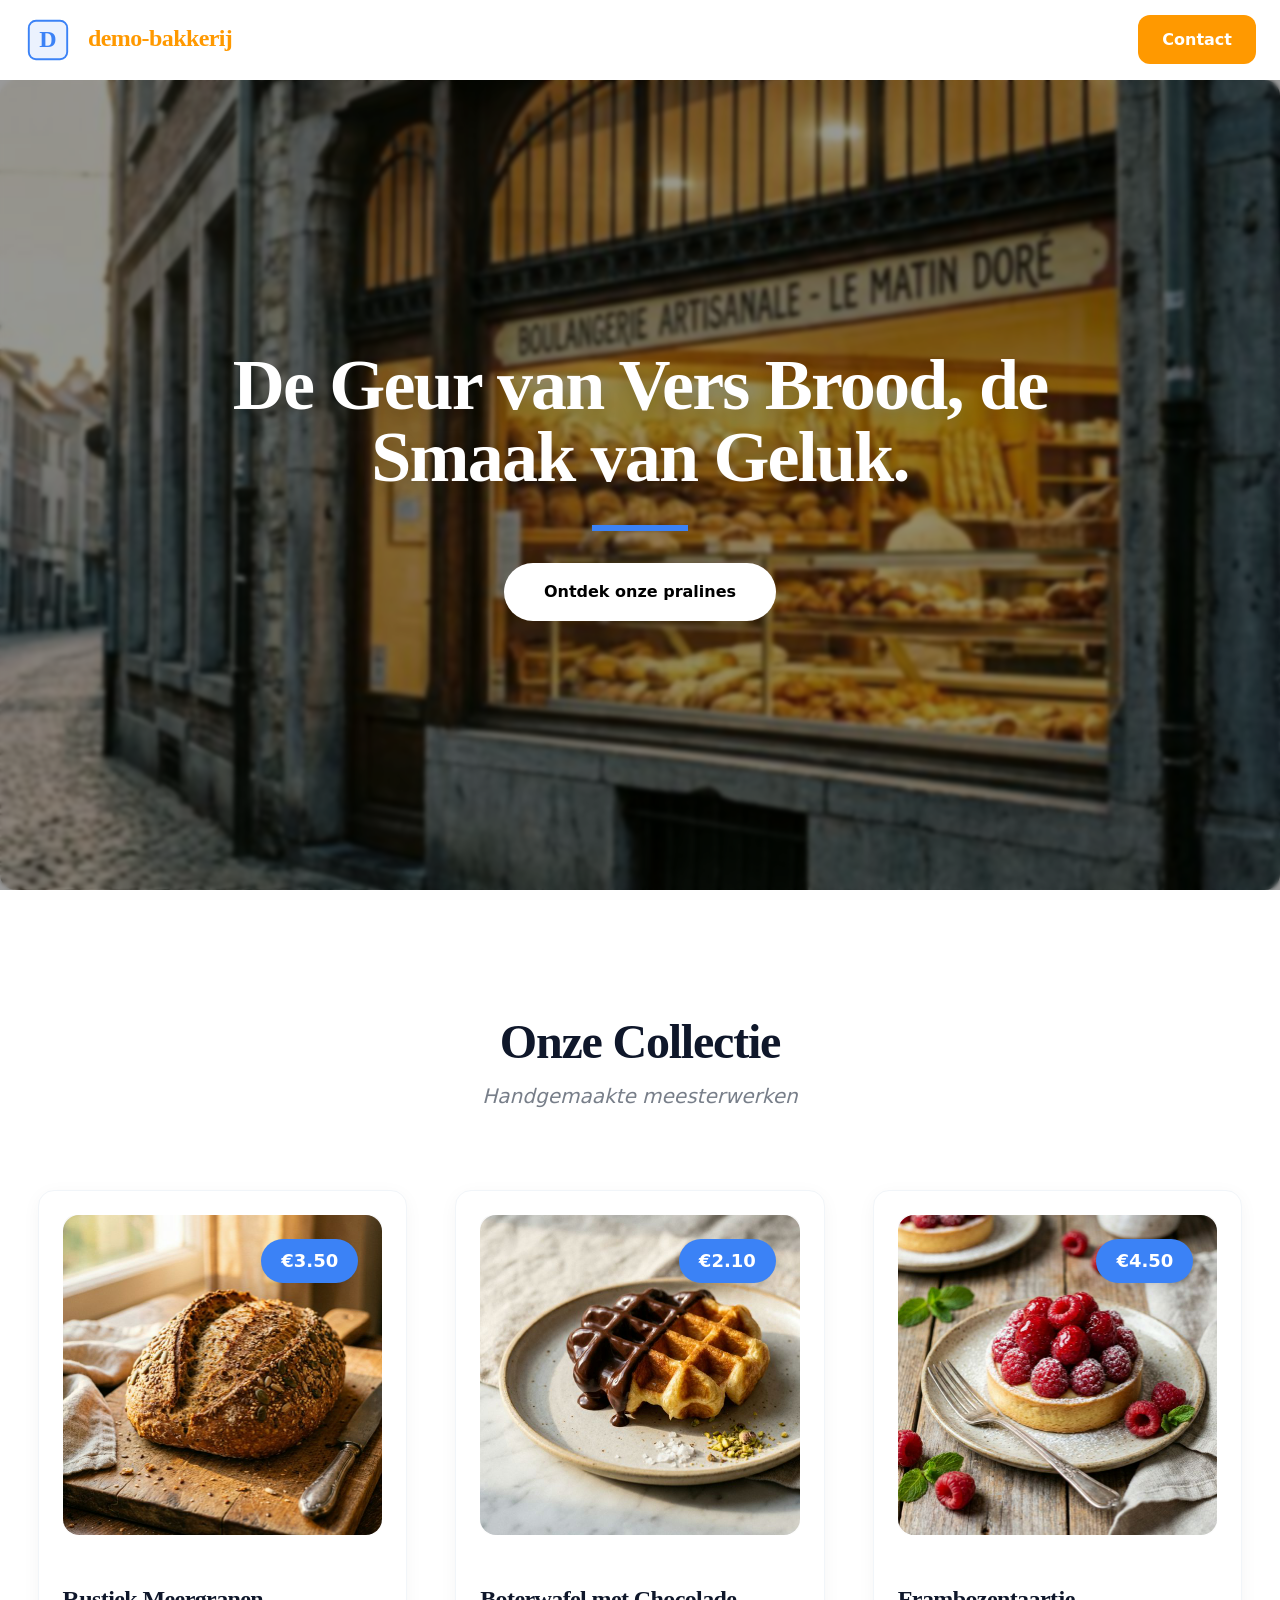
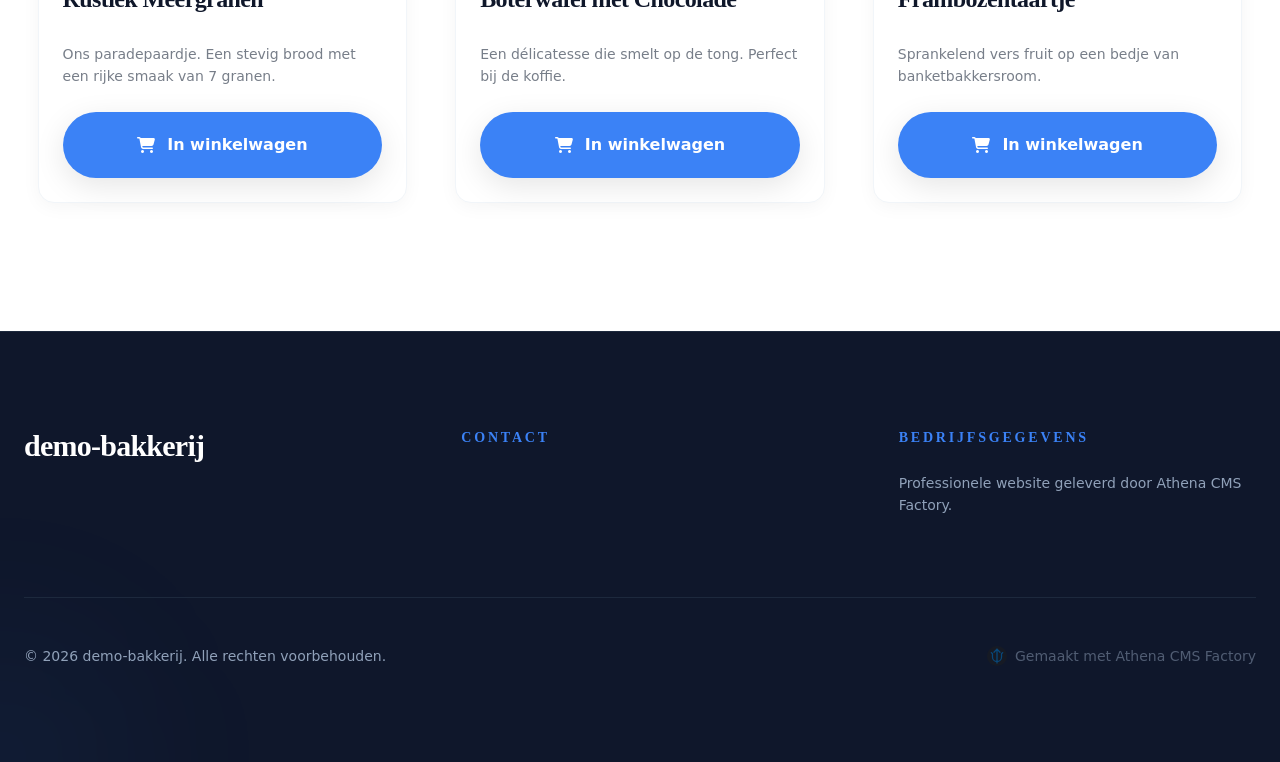
==== index.html @ 7338f5f2 "deploy: d7aea42c5d675dc2017ca987e2f530f466fd52d3" ====
<!DOCTYPE html>
<html lang="nl">
  <head>
    <meta charset="UTF-8" />
    <link rel="icon" type="image/svg+xml" href="./athena-icon.svg" />
    <meta name="viewport" content="width=device-width, initial-scale=1.0, maximum-scale=1.0, user-scalable=no" />
    <meta name="theme-color" content="#0f172a" />
    <meta name="mobile-web-app-capable" content="yes" />
    <meta name="apple-mobile-web-app-status-bar-style" content="black-translucent" />
    <link rel="apple-touch-icon" href="./athena-icon.svg" />
    <link rel="manifest" href="./manifest.json" />
    <!-- Font Awesome for Icons -->
    <link rel="stylesheet" href="https://cdnjs.cloudflare.com/ajax/libs/font-awesome/6.5.1/css/all.min.css" />
    <title>demo-bakkerij</title>
    <script type="module" crossorigin src="./assets/index-oLIMRgKW.js"></script>
    <link rel="stylesheet" crossorigin href="./assets/index-CvOwYXJg.css">
  </head>
  <body>
    <div id="root"></div>
    <script>
      if ('serviceWorker' in navigator) {
        window.addEventListener('load', () => {
          navigator.serviceWorker.register('./sw.js').catch(err => console.log('SW registration failed: ', err));
        });
      }
    </script>
  </body>
</html>
---- assets/index-CvOwYXJg.css ----
@layer properties{@supports (((-webkit-hyphens:none)) and (not (margin-trim:inline))) or ((-moz-orient:inline) and (not (color:rgb(from red r g b)))){*,:before,:after,::backdrop{--tw-translate-x:0;--tw-translate-y:0;--tw-translate-z:0;--tw-rotate-x:initial;--tw-rotate-y:initial;--tw-rotate-z:initial;--tw-skew-x:initial;--tw-skew-y:initial;--tw-space-y-reverse:0;--tw-border-style:solid;--tw-gradient-position:initial;--tw-gradient-from:#0000;--tw-gradient-via:#0000;--tw-gradient-to:#0000;--tw-gradient-stops:initial;--tw-gradient-via-stops:initial;--tw-gradient-from-position:0%;--tw-gradient-via-position:50%;--tw-gradient-to-position:100%;--tw-leading:initial;--tw-font-weight:initial;--tw-tracking:initial;--tw-shadow:0 0 #0000;--tw-shadow-color:initial;--tw-shadow-alpha:100%;--tw-inset-shadow:0 0 #0000;--tw-inset-shadow-color:initial;--tw-inset-shadow-alpha:100%;--tw-ring-color:initial;--tw-ring-shadow:0 0 #0000;--tw-inset-ring-color:initial;--tw-inset-ring-shadow:0 0 #0000;--tw-ring-inset:initial;--tw-ring-offset-width:0px;--tw-ring-offset-color:#fff;--tw-ring-offset-shadow:0 0 #0000;--tw-outline-style:solid;--tw-blur:initial;--tw-brightness:initial;--tw-contrast:initial;--tw-grayscale:initial;--tw-hue-rotate:initial;--tw-invert:initial;--tw-opacity:initial;--tw-saturate:initial;--tw-sepia:initial;--tw-drop-shadow:initial;--tw-drop-shadow-color:initial;--tw-drop-shadow-alpha:100%;--tw-drop-shadow-size:initial;--tw-backdrop-blur:initial;--tw-backdrop-brightness:initial;--tw-backdrop-contrast:initial;--tw-backdrop-grayscale:initial;--tw-backdrop-hue-rotate:initial;--tw-backdrop-invert:initial;--tw-backdrop-opacity:initial;--tw-backdrop-saturate:initial;--tw-backdrop-sepia:initial;--tw-duration:initial;--tw-ease:initial;--tw-scale-x:1;--tw-scale-y:1;--tw-scale-z:1;--tw-content:""}}}@layer theme{:root,:host{--font-sans:"Inter",ui-sans-serif,system-ui,sans-serif;--font-serif:"Playfair Display",ui-serif,Georgia,serif;--font-mono:ui-monospace,SFMono-Regular,Menlo,Monaco,Consolas,"Liberation Mono","Courier New",monospace;--color-red-50:oklch(97.1% .013 17.38);--color-red-500:oklch(63.7% .237 25.331);--color-red-900:oklch(39.6% .141 25.723);--color-amber-500:oklch(76.9% .188 70.08);--color-green-50:oklch(98.2% .018 155.826);--color-green-500:oklch(72.3% .219 149.579);--color-green-600:oklch(62.7% .194 149.214);--color-green-700:oklch(52.7% .154 150.069);--color-green-800:oklch(44.8% .119 151.328);--color-blue-50:oklch(97% .014 254.604);--color-blue-100:oklch(93.2% .032 255.585);--color-blue-200:oklch(88.2% .059 254.128);--color-blue-400:oklch(70.7% .165 254.624);--color-blue-500:oklch(62.3% .214 259.815);--color-blue-600:oklch(54.6% .245 262.881);--color-blue-700:oklch(48.8% .243 264.376);--color-blue-800:oklch(42.4% .199 265.638);--color-blue-900:oklch(37.9% .146 265.522);--color-indigo-600:oklch(51.1% .262 276.966);--color-slate-50:oklch(98.4% .003 247.858);--color-slate-100:oklch(96.8% .007 247.896);--color-slate-200:oklch(92.9% .013 255.508);--color-slate-300:oklch(86.9% .022 252.894);--color-slate-400:oklch(70.4% .04 256.788);--color-slate-500:oklch(55.4% .046 257.417);--color-slate-600:oklch(44.6% .043 257.281);--color-slate-700:oklch(37.2% .044 257.287);--color-slate-800:oklch(27.9% .041 260.031);--color-slate-900:oklch(20.8% .042 265.755);--color-black:#000;--color-white:#fff;--spacing:.25rem;--container-md:28rem;--container-2xl:42rem;--container-4xl:56rem;--container-6xl:72rem;--container-7xl:80rem;--text-xs:.75rem;--text-xs--line-height:calc(1/.75);--text-sm:.875rem;--text-sm--line-height:calc(1.25/.875);--text-lg:1.125rem;--text-lg--line-height:calc(1.75/1.125);--text-xl:1.25rem;--text-xl--line-height:calc(1.75/1.25);--text-2xl:1.5rem;--text-2xl--line-height:calc(2/1.5);--text-3xl:1.875rem;--text-3xl--line-height: 1.2 ;--text-4xl:2.25rem;--text-4xl--line-height:calc(2.5/2.25);--text-5xl:3rem;--text-5xl--line-height:1;--text-6xl:3.75rem;--text-6xl--line-height:1;--text-7xl:4.5rem;--text-7xl--line-height:1;--font-weight-light:300;--font-weight-medium:500;--font-weight-semibold:600;--font-weight-bold:700;--font-weight-black:900;--tracking-tight:-.025em;--tracking-widest:.1em;--leading-tight:1.25;--leading-relaxed:1.625;--radius-sm:.25rem;--radius-lg:.5rem;--radius-xl:.75rem;--radius-2xl:1rem;--radius-3xl:1.5rem;--drop-shadow-xl:0 9px 7px #0000001a;--ease-out:cubic-bezier(0,0,.2,1);--blur-sm:8px;--default-transition-duration:.15s;--default-transition-timing-function:cubic-bezier(.4,0,.2,1);--default-font-family:var(--font-sans);--default-mono-font-family:var(--font-mono);--color-primary:#0f172a;--color-secondary:#64748b;--color-accent:#3b82f6;--color-button-bg:#3b82f6;--color-card-bg:#fff;--color-header-bg:#fff;--color-background:#fff;--color-surface:#f8fafc;--color-text:#1e293b;--color-heading:#0f172a;--color-title:#0f172a;--radius-custom:1rem;--shadow-main:0 4px 20px -2px #0000000d}}@layer base{*,:after,:before,::backdrop{box-sizing:border-box;border:0 solid;margin:0;padding:0}::file-selector-button{box-sizing:border-box;border:0 solid;margin:0;padding:0}html,:host{-webkit-text-size-adjust:100%;-moz-tab-size:4;tab-size:4;line-height:1.5;font-family:var(--default-font-family,ui-sans-serif,system-ui,sans-serif,"Apple Color Emoji","Segoe UI Emoji","Segoe UI Symbol","Noto Color Emoji");font-feature-settings:var(--default-font-feature-settings,normal);font-variation-settings:var(--default-font-variation-settings,normal);-webkit-tap-highlight-color:transparent}hr{height:0;color:inherit;border-top-width:1px}abbr:where([title]){-webkit-text-decoration:underline dotted;text-decoration:underline dotted}h1,h2,h3,h4,h5,h6{font-size:inherit;font-weight:inherit}a{color:inherit;-webkit-text-decoration:inherit;text-decoration:inherit}b,strong{font-weight:bolder}code,kbd,samp,pre{font-family:var(--default-mono-font-family,ui-monospace,SFMono-Regular,Menlo,Monaco,Consolas,"Liberation Mono","Courier New",monospace);font-feature-settings:var(--default-mono-font-feature-settings,normal);font-variation-settings:var(--default-mono-font-variation-settings,normal);font-size:1em}small{font-size:80%}sub,sup{vertical-align:baseline;font-size:75%;line-height:0;position:relative}sub{bottom:-.25em}sup{top:-.5em}table{text-indent:0;border-color:inherit;border-collapse:collapse}:-moz-focusring{outline:auto}progress{vertical-align:baseline}summary{display:list-item}ol,ul,menu{list-style:none}img,svg,video,canvas,audio,iframe,embed,object{vertical-align:middle;display:block}img,video{max-width:100%;height:auto}button,input,select,optgroup,textarea{font:inherit;font-feature-settings:inherit;font-variation-settings:inherit;letter-spacing:inherit;color:inherit;opacity:1;background-color:#0000;border-radius:0}::file-selector-button{font:inherit;font-feature-settings:inherit;font-variation-settings:inherit;letter-spacing:inherit;color:inherit;opacity:1;background-color:#0000;border-radius:0}:where(select:is([multiple],[size])) optgroup{font-weight:bolder}:where(select:is([multiple],[size])) optgroup option{padding-inline-start:20px}::file-selector-button{margin-inline-end:4px}::placeholder{opacity:1}@supports (not ((-webkit-appearance:-apple-pay-button))) or (contain-intrinsic-size:1px){::placeholder{color:currentColor}@supports (color:color-mix(in lab,red,red)){::placeholder{color:color-mix(in oklab,currentcolor 50%,transparent)}}}textarea{resize:vertical}::-webkit-search-decoration{-webkit-appearance:none}::-webkit-date-and-time-value{min-height:1lh;text-align:inherit}::-webkit-datetime-edit{display:inline-flex}::-webkit-datetime-edit-fields-wrapper{padding:0}::-webkit-datetime-edit{padding-block:0}::-webkit-datetime-edit-year-field{padding-block:0}::-webkit-datetime-edit-month-field{padding-block:0}::-webkit-datetime-edit-day-field{padding-block:0}::-webkit-datetime-edit-hour-field{padding-block:0}::-webkit-datetime-edit-minute-field{padding-block:0}::-webkit-datetime-edit-second-field{padding-block:0}::-webkit-datetime-edit-millisecond-field{padding-block:0}::-webkit-datetime-edit-meridiem-field{padding-block:0}::-webkit-calendar-picker-indicator{line-height:1}:-moz-ui-invalid{box-shadow:none}button,input:where([type=button],[type=reset],[type=submit]){-webkit-appearance:button;-moz-appearance:button;appearance:button}::file-selector-button{-webkit-appearance:button;-moz-appearance:button;appearance:button}::-webkit-inner-spin-button{height:auto}::-webkit-outer-spin-button{height:auto}[hidden]:where(:not([hidden=until-found])){display:none!important}:root{color-scheme:light;scroll-behavior:smooth;--color-primary:#0f172a;--color-heading:#0f172a;--color-title:#0f172a;--color-accent:#3b82f6;--color-button-bg:#3b82f6;--color-card-bg:#fff;--color-header-bg:#fff;--color-surface:#fff;--color-background:#fff;--color-text:#1e293b;--radius-custom:1rem;--shadow-main:0 4px 20px -2px #0000000d}:root.dark{color-scheme:dark;--color-primary:#fff;--color-heading:#fff;--color-title:#fff;--color-accent:#60a5fa;--color-button-bg:#60a5fa;--color-card-bg:#1e293b;--color-header-bg:#0f172a;--color-surface:#1e293b;--color-background:#0f172a;--color-text:#f8fafc;--shadow-main:0 10px 40px #0000004d}body{background-color:var(--color-background);color:var(--color-text);font-family:var(--font-sans);-webkit-font-smoothing:antialiased;line-height:1.6}h1{color:var(--color-title);font-family:var(--font-serif);letter-spacing:-.025em;font-weight:700;line-height:1.2}h2,h3,h4{color:var(--color-heading);font-family:var(--font-serif);letter-spacing:-.025em;font-weight:700;line-height:1.2}@starting-style{section{opacity:0;transform:translateY(20px)}}section{transition:opacity .8s,transform .8s}img{object-fit:cover;border-radius:var(--radius-custom);max-width:100%;height:auto}button{cursor:pointer}}@layer components{.btn-primary{padding-inline:calc(var(--spacing)*6);padding-block:calc(var(--spacing)*3);--tw-font-weight:var(--font-weight-semibold);font-weight:var(--font-weight-semibold);color:var(--color-white);--tw-shadow:0 20px 25px -5px var(--tw-shadow-color,#0000001a),0 8px 10px -6px var(--tw-shadow-color,#0000001a);box-shadow:var(--tw-inset-shadow),var(--tw-inset-ring-shadow),var(--tw-ring-offset-shadow),var(--tw-ring-shadow),var(--tw-shadow);transition-property:all;transition-timing-function:var(--tw-ease,var(--default-transition-timing-function));transition-duration:var(--tw-duration,var(--default-transition-duration));border-radius:3.40282e38px}@media(hover:hover){.btn-primary:hover{--tw-scale-x:105%;--tw-scale-y:105%;--tw-scale-z:105%;scale:var(--tw-scale-x)var(--tw-scale-y)}}.btn-primary:active{--tw-scale-x:95%;--tw-scale-y:95%;--tw-scale-z:95%;scale:var(--tw-scale-x)var(--tw-scale-y)}.btn-primary{background-color:var(--color-button-bg);box-shadow:0 8px 30px #0000001a}.card{border-radius:var(--radius-3xl);border-style:var(--tw-border-style);border-width:1px;border-color:var(--color-slate-100);padding:calc(var(--spacing)*6);--tw-shadow:var(--shadow-main);box-shadow:var(--tw-inset-shadow),var(--tw-inset-ring-shadow),var(--tw-ring-offset-shadow),var(--tw-ring-shadow),var(--tw-shadow);transition-property:transform,translate,scale,rotate;transition-timing-function:var(--tw-ease,var(--default-transition-timing-function));transition-duration:var(--tw-duration,var(--default-transition-duration))}@media(hover:hover){.card:hover{--tw-translate-y:calc(var(--spacing)*-1);translate:var(--tw-translate-x)var(--tw-translate-y)}}.card{background-color:var(--color-card-bg)}.badge{background-color:#3b82f61a;border-radius:3.40282e38px}@supports (color:color-mix(in lab,red,red)){.badge{background-color:color-mix(in oklab,var(--color-accent)10%,transparent)}}.badge{padding-inline:calc(var(--spacing)*3);padding-block:calc(var(--spacing)*1);font-size:var(--text-xs);line-height:var(--tw-leading,var(--text-xs--line-height));--tw-font-weight:var(--font-weight-bold);font-weight:var(--font-weight-bold);--tw-tracking:var(--tracking-widest);letter-spacing:var(--tracking-widest);color:var(--color-accent);text-transform:uppercase}.cart-overlay-backdrop{inset:calc(var(--spacing)*0);z-index:2000;background-color:#000000b3;justify-content:flex-end;display:flex;position:fixed}@supports (color:color-mix(in lab,red,red)){.cart-overlay-backdrop{background-color:color-mix(in oklab,var(--color-black)70%,transparent)}}.cart-overlay-backdrop{--tw-backdrop-blur:blur(var(--blur-sm));-webkit-backdrop-filter:var(--tw-backdrop-blur,)var(--tw-backdrop-brightness,)var(--tw-backdrop-contrast,)var(--tw-backdrop-grayscale,)var(--tw-backdrop-hue-rotate,)var(--tw-backdrop-invert,)var(--tw-backdrop-opacity,)var(--tw-backdrop-saturate,)var(--tw-backdrop-sepia,);backdrop-filter:var(--tw-backdrop-blur,)var(--tw-backdrop-brightness,)var(--tw-backdrop-contrast,)var(--tw-backdrop-grayscale,)var(--tw-backdrop-hue-rotate,)var(--tw-backdrop-invert,)var(--tw-backdrop-opacity,)var(--tw-backdrop-saturate,)var(--tw-backdrop-sepia,)}.cart-overlay{background-color:var(--color-background);width:100%;height:100%;max-width:var(--container-md);padding:calc(var(--spacing)*8);--tw-shadow:0 25px 50px -12px var(--tw-shadow-color,#00000040);box-shadow:var(--tw-inset-shadow),var(--tw-inset-ring-shadow),var(--tw-ring-offset-shadow),var(--tw-ring-shadow),var(--tw-shadow);flex-direction:column;animation:.3s ease-out slideIn;display:flex}@keyframes slideIn{0%{transform:translate(100%)}to{transform:translate(0)}}.cart-item{border-bottom-style:var(--tw-border-style);border-bottom-width:1px;border-color:var(--color-slate-100);padding-block:calc(var(--spacing)*4);justify-content:space-between;align-items:center;display:flex}.checkout-btn{border-radius:var(--radius-2xl);background-color:var(--color-accent);width:100%;padding-block:calc(var(--spacing)*4);--tw-font-weight:var(--font-weight-bold);font-weight:var(--font-weight-bold);color:var(--color-white);--tw-shadow:0 20px 25px -5px var(--tw-shadow-color,#0000001a),0 8px 10px -6px var(--tw-shadow-color,#0000001a);box-shadow:var(--tw-inset-shadow),var(--tw-inset-ring-shadow),var(--tw-ring-offset-shadow),var(--tw-ring-shadow),var(--tw-shadow);--tw-shadow-color:#3b82f633}@supports (color:color-mix(in lab,red,red)){.checkout-btn{--tw-shadow-color:color-mix(in oklab,color-mix(in oklab,var(--color-accent)20%,transparent)var(--tw-shadow-alpha),transparent)}}.checkout-btn{transition-property:transform,translate,scale,rotate;transition-timing-function:var(--tw-ease,var(--default-transition-timing-function));transition-duration:var(--tw-duration,var(--default-transition-duration))}@media(hover:hover){.checkout-btn:hover{scale:1.02}}}@layer utilities{.pointer-events-none{pointer-events:none}.visible{visibility:visible}.absolute{position:absolute}.fixed{position:fixed}.relative{position:relative}.inset-0{inset:calc(var(--spacing)*0)}.top-0{top:calc(var(--spacing)*0)}.top-4{top:calc(var(--spacing)*4)}.top-6{top:calc(var(--spacing)*6)}.right-0{right:calc(var(--spacing)*0)}.right-4{right:calc(var(--spacing)*4)}.right-6{right:calc(var(--spacing)*6)}.bottom-0{bottom:calc(var(--spacing)*0)}.left-0{left:calc(var(--spacing)*0)}.z-0{z-index:0}.z-10{z-index:10}.z-40{z-index:40}.z-\[200\]{z-index:200}.z-\[1000\]{z-index:1000}.z-\[2000\]{z-index:2000}.order-1{order:1}.order-2{order:2}.container{width:100%}@media(min-width:40rem){.container{max-width:40rem}}@media(min-width:48rem){.container{max-width:48rem}}@media(min-width:64rem){.container{max-width:64rem}}@media(min-width:80rem){.container{max-width:80rem}}@media(min-width:96rem){.container{max-width:96rem}}.mx-auto{margin-inline:auto}.my-10{margin-block:calc(var(--spacing)*10)}.mt-1{margin-top:calc(var(--spacing)*1)}.mt-2{margin-top:calc(var(--spacing)*2)}.mt-4{margin-top:calc(var(--spacing)*4)}.mt-6{margin-top:calc(var(--spacing)*6)}.mt-auto{margin-top:auto}.mr-2{margin-right:calc(var(--spacing)*2)}.-mb-32{margin-bottom:calc(var(--spacing)*-32)}.mb-1{margin-bottom:calc(var(--spacing)*1)}.mb-2{margin-bottom:calc(var(--spacing)*2)}.mb-3{margin-bottom:calc(var(--spacing)*3)}.mb-4{margin-bottom:calc(var(--spacing)*4)}.mb-6{margin-bottom:calc(var(--spacing)*6)}.mb-8{margin-bottom:calc(var(--spacing)*8)}.mb-20{margin-bottom:calc(var(--spacing)*20)}.-ml-32{margin-left:calc(var(--spacing)*-32)}.ml-1{margin-left:calc(var(--spacing)*1)}.ml-2{margin-left:calc(var(--spacing)*2)}.line-clamp-3{-webkit-line-clamp:3;-webkit-box-orient:vertical;display:-webkit-box;overflow:hidden}.block{display:block}.contents{display:contents}.flex{display:flex}.grid{display:grid}.hidden{display:none}.inline-block{display:inline-block}.inline-flex{display:inline-flex}.table{display:table}.aspect-square{aspect-ratio:1}.h-1{height:calc(var(--spacing)*1)}.h-1\.5{height:calc(var(--spacing)*1.5)}.h-3{height:calc(var(--spacing)*3)}.h-4{height:calc(var(--spacing)*4)}.h-5{height:calc(var(--spacing)*5)}.h-8{height:calc(var(--spacing)*8)}.h-10{height:calc(var(--spacing)*10)}.h-12{height:calc(var(--spacing)*12)}.h-20{height:calc(var(--spacing)*20)}.h-24{height:calc(var(--spacing)*24)}.h-64{height:calc(var(--spacing)*64)}.h-\[90vh\]{height:90vh}.h-full{height:100%}.max-h-\[50vh\]{max-height:50vh}.max-h-\[80vh\]{max-height:80vh}.min-h-\[4rem\]{min-height:4rem}.min-h-screen{min-height:100vh}.w-3{width:calc(var(--spacing)*3)}.w-4{width:calc(var(--spacing)*4)}.w-5{width:calc(var(--spacing)*5)}.w-8{width:calc(var(--spacing)*8)}.w-10{width:calc(var(--spacing)*10)}.w-12{width:calc(var(--spacing)*12)}.w-20{width:calc(var(--spacing)*20)}.w-24{width:calc(var(--spacing)*24)}.w-64{width:calc(var(--spacing)*64)}.w-full{width:100%}.max-w-2xl{max-width:var(--container-2xl)}.max-w-4xl{max-width:var(--container-4xl)}.max-w-6xl{max-width:var(--container-6xl)}.max-w-7xl{max-width:var(--container-7xl)}.max-w-md{max-width:var(--container-md)}.min-w-\[300px\]{min-width:300px}.flex-shrink-0{flex-shrink:0}.flex-grow{flex-grow:1}.translate-x-0{--tw-translate-x:calc(var(--spacing)*0);translate:var(--tw-translate-x)var(--tw-translate-y)}.transform{transform:var(--tw-rotate-x,)var(--tw-rotate-y,)var(--tw-rotate-z,)var(--tw-skew-x,)var(--tw-skew-y,)}.cursor-not-allowed{cursor:not-allowed}.cursor-pointer{cursor:pointer}.grid-cols-1{grid-template-columns:repeat(1,minmax(0,1fr))}.flex-col{flex-direction:column}.flex-wrap{flex-wrap:wrap}.items-center{align-items:center}.items-end{align-items:flex-end}.items-stretch{align-items:stretch}.justify-between{justify-content:space-between}.justify-center{justify-content:center}.justify-end{justify-content:flex-end}.gap-2{gap:calc(var(--spacing)*2)}.gap-3{gap:calc(var(--spacing)*3)}.gap-4{gap:calc(var(--spacing)*4)}.gap-6{gap:calc(var(--spacing)*6)}.gap-8{gap:calc(var(--spacing)*8)}.gap-12{gap:calc(var(--spacing)*12)}.gap-16{gap:calc(var(--spacing)*16)}.gap-20{gap:calc(var(--spacing)*20)}:where(.space-y-1>:not(:last-child)){--tw-space-y-reverse:0;margin-block-start:calc(calc(var(--spacing)*1)*var(--tw-space-y-reverse));margin-block-end:calc(calc(var(--spacing)*1)*calc(1 - var(--tw-space-y-reverse)))}:where(.space-y-2>:not(:last-child)){--tw-space-y-reverse:0;margin-block-start:calc(calc(var(--spacing)*2)*var(--tw-space-y-reverse));margin-block-end:calc(calc(var(--spacing)*2)*calc(1 - var(--tw-space-y-reverse)))}:where(.space-y-4>:not(:last-child)){--tw-space-y-reverse:0;margin-block-start:calc(calc(var(--spacing)*4)*var(--tw-space-y-reverse));margin-block-end:calc(calc(var(--spacing)*4)*calc(1 - var(--tw-space-y-reverse)))}:where(.space-y-6>:not(:last-child)){--tw-space-y-reverse:0;margin-block-start:calc(calc(var(--spacing)*6)*var(--tw-space-y-reverse));margin-block-end:calc(calc(var(--spacing)*6)*calc(1 - var(--tw-space-y-reverse)))}:where(.space-y-8>:not(:last-child)){--tw-space-y-reverse:0;margin-block-start:calc(calc(var(--spacing)*8)*var(--tw-space-y-reverse));margin-block-end:calc(calc(var(--spacing)*8)*calc(1 - var(--tw-space-y-reverse)))}.self-start{align-self:flex-start}.overflow-hidden{overflow:hidden}.overflow-y-auto{overflow-y:auto}.rounded{border-radius:.25rem}.rounded-2xl{border-radius:var(--radius-2xl)}.rounded-3xl{border-radius:var(--radius-3xl)}.rounded-\[2rem\]{border-radius:2rem}.rounded-\[3rem\]{border-radius:3rem}.rounded-full{border-radius:3.40282e38px}.rounded-lg{border-radius:var(--radius-lg)}.rounded-sm{border-radius:var(--radius-sm)}.rounded-xl{border-radius:var(--radius-xl)}.border{border-style:var(--tw-border-style);border-width:1px}.border-t{border-top-style:var(--tw-border-style);border-top-width:1px}.border-b{border-bottom-style:var(--tw-border-style);border-bottom-width:1px}.border-l{border-left-style:var(--tw-border-style);border-left-width:1px}.border-none{--tw-border-style:none;border-style:none}.border-accent\/30{border-color:#3b82f64d}@supports (color:color-mix(in lab,red,red)){.border-accent\/30{border-color:color-mix(in oklab,var(--color-accent)30%,transparent)}}.border-blue-200{border-color:var(--color-blue-200)}.border-slate-100{border-color:var(--color-slate-100)}.border-slate-200{border-color:var(--color-slate-200)}.border-slate-800{border-color:var(--color-slate-800)}.border-white\/10{border-color:#ffffff1a}@supports (color:color-mix(in lab,red,red)){.border-white\/10{border-color:color-mix(in oklab,var(--color-white)10%,transparent)}}.border-white\/20{border-color:#fff3}@supports (color:color-mix(in lab,red,red)){.border-white\/20{border-color:color-mix(in oklab,var(--color-white)20%,transparent)}}.bg-\[var\(--color-background\)\]{background-color:var(--color-background)}.bg-accent{background-color:var(--color-accent)}.bg-accent\/5{background-color:#3b82f60d}@supports (color:color-mix(in lab,red,red)){.bg-accent\/5{background-color:color-mix(in oklab,var(--color-accent)5%,transparent)}}.bg-accent\/10{background-color:#3b82f61a}@supports (color:color-mix(in lab,red,red)){.bg-accent\/10{background-color:color-mix(in oklab,var(--color-accent)10%,transparent)}}.bg-accent\/20{background-color:#3b82f633}@supports (color:color-mix(in lab,red,red)){.bg-accent\/20{background-color:color-mix(in oklab,var(--color-accent)20%,transparent)}}.bg-background{background-color:var(--color-background)}.bg-black{background-color:var(--color-black)}.bg-black\/40{background-color:#0006}@supports (color:color-mix(in lab,red,red)){.bg-black\/40{background-color:color-mix(in oklab,var(--color-black)40%,transparent)}}.bg-black\/50{background-color:#00000080}@supports (color:color-mix(in lab,red,red)){.bg-black\/50{background-color:color-mix(in oklab,var(--color-black)50%,transparent)}}.bg-black\/80{background-color:#000c}@supports (color:color-mix(in lab,red,red)){.bg-black\/80{background-color:color-mix(in oklab,var(--color-black)80%,transparent)}}.bg-blue-50{background-color:var(--color-blue-50)}.bg-blue-600{background-color:var(--color-blue-600)}.bg-blue-600\/40{background-color:#155dfc66}@supports (color:color-mix(in lab,red,red)){.bg-blue-600\/40{background-color:color-mix(in oklab,var(--color-blue-600)40%,transparent)}}.bg-green-50{background-color:var(--color-green-50)}.bg-green-500{background-color:var(--color-green-500)}.bg-green-600{background-color:var(--color-green-600)}.bg-primary{background-color:var(--color-primary)}.bg-red-500{background-color:var(--color-red-500)}.bg-slate-50{background-color:var(--color-slate-50)}.bg-slate-100{background-color:var(--color-slate-100)}.bg-slate-200{background-color:var(--color-slate-200)}.bg-slate-300{background-color:var(--color-slate-300)}.bg-slate-900{background-color:var(--color-slate-900)}.bg-surface{background-color:var(--color-surface)}.bg-transparent{background-color:#0000}.bg-white{background-color:var(--color-white)}.bg-white\/90{background-color:#ffffffe6}@supports (color:color-mix(in lab,red,red)){.bg-white\/90{background-color:color-mix(in oklab,var(--color-white)90%,transparent)}}.bg-white\/95{background-color:#fffffff2}@supports (color:color-mix(in lab,red,red)){.bg-white\/95{background-color:color-mix(in oklab,var(--color-white)95%,transparent)}}.bg-gradient-to-r{--tw-gradient-position:to right in oklab;background-image:linear-gradient(var(--tw-gradient-stops))}.from-blue-600{--tw-gradient-from:var(--color-blue-600);--tw-gradient-stops:var(--tw-gradient-via-stops,var(--tw-gradient-position),var(--tw-gradient-from)var(--tw-gradient-from-position),var(--tw-gradient-to)var(--tw-gradient-to-position))}.to-indigo-600{--tw-gradient-to:var(--color-indigo-600);--tw-gradient-stops:var(--tw-gradient-via-stops,var(--tw-gradient-position),var(--tw-gradient-from)var(--tw-gradient-from-position),var(--tw-gradient-to)var(--tw-gradient-to-position))}.object-contain{object-fit:contain}.object-cover{object-fit:cover}.p-1{padding:calc(var(--spacing)*1)}.p-2{padding:calc(var(--spacing)*2)}.p-4{padding:calc(var(--spacing)*4)}.p-6{padding:calc(var(--spacing)*6)}.p-8{padding:calc(var(--spacing)*8)}.px-2{padding-inline:calc(var(--spacing)*2)}.px-3{padding-inline:calc(var(--spacing)*3)}.px-4{padding-inline:calc(var(--spacing)*4)}.px-5{padding-inline:calc(var(--spacing)*5)}.px-6{padding-inline:calc(var(--spacing)*6)}.px-8{padding-inline:calc(var(--spacing)*8)}.px-10{padding-inline:calc(var(--spacing)*10)}.py-1{padding-block:calc(var(--spacing)*1)}.py-2{padding-block:calc(var(--spacing)*2)}.py-3{padding-block:calc(var(--spacing)*3)}.py-4{padding-block:calc(var(--spacing)*4)}.py-5{padding-block:calc(var(--spacing)*5)}.py-8{padding-block:calc(var(--spacing)*8)}.py-20{padding-block:calc(var(--spacing)*20)}.py-24{padding-block:calc(var(--spacing)*24)}.py-32{padding-block:calc(var(--spacing)*32)}.pt-6{padding-top:calc(var(--spacing)*6)}.pt-12{padding-top:calc(var(--spacing)*12)}.pt-20{padding-top:calc(var(--spacing)*20)}.pl-1{padding-left:calc(var(--spacing)*1)}.text-center{text-align:center}.text-left{text-align:left}.font-mono{font-family:var(--font-mono)}.font-serif{font-family:var(--font-serif)}.text-2xl{font-size:var(--text-2xl);line-height:var(--tw-leading,var(--text-2xl--line-height))}.text-3xl{font-size:var(--text-3xl);line-height:var(--tw-leading,var(--text-3xl--line-height))}.text-4xl{font-size:var(--text-4xl);line-height:var(--tw-leading,var(--text-4xl--line-height))}.text-5xl{font-size:var(--text-5xl);line-height:var(--tw-leading,var(--text-5xl--line-height))}.text-6xl{font-size:var(--text-6xl);line-height:var(--tw-leading,var(--text-6xl--line-height))}.text-lg{font-size:var(--text-lg);line-height:var(--tw-leading,var(--text-lg--line-height))}.text-sm{font-size:var(--text-sm);line-height:var(--tw-leading,var(--text-sm--line-height))}.text-xl{font-size:var(--text-xl);line-height:var(--tw-leading,var(--text-xl--line-height))}.text-xs{font-size:var(--text-xs);line-height:var(--tw-leading,var(--text-xs--line-height))}.text-\[10px\]{font-size:10px}.leading-none{--tw-leading:1;line-height:1}.leading-relaxed{--tw-leading:var(--leading-relaxed);line-height:var(--leading-relaxed)}.leading-tight{--tw-leading:var(--leading-tight);line-height:var(--leading-tight)}.font-black{--tw-font-weight:var(--font-weight-black);font-weight:var(--font-weight-black)}.font-bold{--tw-font-weight:var(--font-weight-bold);font-weight:var(--font-weight-bold)}.font-light{--tw-font-weight:var(--font-weight-light);font-weight:var(--font-weight-light)}.font-medium{--tw-font-weight:var(--font-weight-medium);font-weight:var(--font-weight-medium)}.tracking-\[0\.2em\]{--tw-tracking:.2em;letter-spacing:.2em}.tracking-\[0\.3em\]{--tw-tracking:.3em;letter-spacing:.3em}.tracking-tight{--tw-tracking:var(--tracking-tight);letter-spacing:var(--tracking-tight)}.tracking-widest{--tw-tracking:var(--tracking-widest);letter-spacing:var(--tracking-widest)}.text-\[var\(--color-heading\)\]{color:var(--color-heading)}.text-\[var\(--color-text\)\]{color:var(--color-text)}.text-accent{color:var(--color-accent)}.text-amber-500{color:var(--color-amber-500)}.text-black{color:var(--color-black)}.text-blue-900{color:var(--color-blue-900)}.text-green-700{color:var(--color-green-700)}.text-green-800{color:var(--color-green-800)}.text-primary{color:var(--color-primary)}.text-secondary{color:var(--color-secondary)}.text-slate-400{color:var(--color-slate-400)}.text-slate-500{color:var(--color-slate-500)}.text-slate-700{color:var(--color-slate-700)}.text-slate-900{color:var(--color-slate-900)}.text-white{color:var(--color-white)}.uppercase{text-transform:uppercase}.italic{font-style:italic}.opacity-0{opacity:0}.opacity-40{opacity:.4}.opacity-50{opacity:.5}.opacity-60{opacity:.6}.opacity-80{opacity:.8}.shadow-2xl{--tw-shadow:0 25px 50px -12px var(--tw-shadow-color,#00000040);box-shadow:var(--tw-inset-shadow),var(--tw-inset-ring-shadow),var(--tw-ring-offset-shadow),var(--tw-ring-shadow),var(--tw-shadow)}.shadow-inner{--tw-shadow:inset 0 2px 4px 0 var(--tw-shadow-color,#0000000d);box-shadow:var(--tw-inset-shadow),var(--tw-inset-ring-shadow),var(--tw-ring-offset-shadow),var(--tw-ring-shadow),var(--tw-shadow)}.shadow-lg{--tw-shadow:0 10px 15px -3px var(--tw-shadow-color,#0000001a),0 4px 6px -4px var(--tw-shadow-color,#0000001a);box-shadow:var(--tw-inset-shadow),var(--tw-inset-ring-shadow),var(--tw-ring-offset-shadow),var(--tw-ring-shadow),var(--tw-shadow)}.shadow-sm{--tw-shadow:0 1px 3px 0 var(--tw-shadow-color,#0000001a),0 1px 2px -1px var(--tw-shadow-color,#0000001a);box-shadow:var(--tw-inset-shadow),var(--tw-inset-ring-shadow),var(--tw-ring-offset-shadow),var(--tw-ring-shadow),var(--tw-shadow)}.shadow-soft{--tw-shadow:var(--shadow-main);box-shadow:var(--tw-inset-shadow),var(--tw-inset-ring-shadow),var(--tw-ring-offset-shadow),var(--tw-ring-shadow),var(--tw-shadow)}.shadow-xl{--tw-shadow:0 20px 25px -5px var(--tw-shadow-color,#0000001a),0 8px 10px -6px var(--tw-shadow-color,#0000001a);box-shadow:var(--tw-inset-shadow),var(--tw-inset-ring-shadow),var(--tw-ring-offset-shadow),var(--tw-ring-shadow),var(--tw-shadow)}.shadow-accent\/20{--tw-shadow-color:#3b82f633}@supports (color:color-mix(in lab,red,red)){.shadow-accent\/20{--tw-shadow-color:color-mix(in oklab,color-mix(in oklab,var(--color-accent)20%,transparent)var(--tw-shadow-alpha),transparent)}}.shadow-primary\/20{--tw-shadow-color:#0f172a33}@supports (color:color-mix(in lab,red,red)){.shadow-primary\/20{--tw-shadow-color:color-mix(in oklab,color-mix(in oklab,var(--color-primary)20%,transparent)var(--tw-shadow-alpha),transparent)}}.outline{outline-style:var(--tw-outline-style);outline-width:1px}.blur-\[80px\]{--tw-blur:blur(80px);filter:var(--tw-blur,)var(--tw-brightness,)var(--tw-contrast,)var(--tw-grayscale,)var(--tw-hue-rotate,)var(--tw-invert,)var(--tw-saturate,)var(--tw-sepia,)var(--tw-drop-shadow,)}.drop-shadow-xl{--tw-drop-shadow-size:drop-shadow(0 9px 7px var(--tw-drop-shadow-color,#0000001a));--tw-drop-shadow:drop-shadow(var(--drop-shadow-xl));filter:var(--tw-blur,)var(--tw-brightness,)var(--tw-contrast,)var(--tw-grayscale,)var(--tw-hue-rotate,)var(--tw-invert,)var(--tw-saturate,)var(--tw-sepia,)var(--tw-drop-shadow,)}.backdrop-blur-\[2px\]{--tw-backdrop-blur:blur(2px);-webkit-backdrop-filter:var(--tw-backdrop-blur,)var(--tw-backdrop-brightness,)var(--tw-backdrop-contrast,)var(--tw-backdrop-grayscale,)var(--tw-backdrop-hue-rotate,)var(--tw-backdrop-invert,)var(--tw-backdrop-opacity,)var(--tw-backdrop-saturate,)var(--tw-backdrop-sepia,);backdrop-filter:var(--tw-backdrop-blur,)var(--tw-backdrop-brightness,)var(--tw-backdrop-contrast,)var(--tw-backdrop-grayscale,)var(--tw-backdrop-hue-rotate,)var(--tw-backdrop-invert,)var(--tw-backdrop-opacity,)var(--tw-backdrop-saturate,)var(--tw-backdrop-sepia,)}.backdrop-blur-sm{--tw-backdrop-blur:blur(var(--blur-sm));-webkit-backdrop-filter:var(--tw-backdrop-blur,)var(--tw-backdrop-brightness,)var(--tw-backdrop-contrast,)var(--tw-backdrop-grayscale,)var(--tw-backdrop-hue-rotate,)var(--tw-backdrop-invert,)var(--tw-backdrop-opacity,)var(--tw-backdrop-saturate,)var(--tw-backdrop-sepia,);backdrop-filter:var(--tw-backdrop-blur,)var(--tw-backdrop-brightness,)var(--tw-backdrop-contrast,)var(--tw-backdrop-grayscale,)var(--tw-backdrop-hue-rotate,)var(--tw-backdrop-invert,)var(--tw-backdrop-opacity,)var(--tw-backdrop-saturate,)var(--tw-backdrop-sepia,)}.transition-all{transition-property:all;transition-timing-function:var(--tw-ease,var(--default-transition-timing-function));transition-duration:var(--tw-duration,var(--default-transition-duration))}.transition-colors{transition-property:color,background-color,border-color,outline-color,text-decoration-color,fill,stroke,--tw-gradient-from,--tw-gradient-via,--tw-gradient-to;transition-timing-function:var(--tw-ease,var(--default-transition-timing-function));transition-duration:var(--tw-duration,var(--default-transition-duration))}.transition-opacity{transition-property:opacity;transition-timing-function:var(--tw-ease,var(--default-transition-timing-function));transition-duration:var(--tw-duration,var(--default-transition-duration))}.transition-transform{transition-property:transform,translate,scale,rotate;transition-timing-function:var(--tw-ease,var(--default-transition-timing-function));transition-duration:var(--tw-duration,var(--default-transition-duration))}.duration-200{--tw-duration:.2s;transition-duration:.2s}.duration-300{--tw-duration:.3s;transition-duration:.3s}.duration-500{--tw-duration:.5s;transition-duration:.5s}.duration-700{--tw-duration:.7s;transition-duration:.7s}.ease-out{--tw-ease:var(--ease-out);transition-timing-function:var(--ease-out)}@media(hover:hover){.group-hover\:scale-110:is(:where(.group):hover *){--tw-scale-x:110%;--tw-scale-y:110%;--tw-scale-z:110%;scale:var(--tw-scale-x)var(--tw-scale-y)}.group-hover\:text-accent:is(:where(.group):hover *){color:var(--color-accent)}.group-hover\:text-slate-700:is(:where(.group):hover *){color:var(--color-slate-700)}.group-hover\:opacity-100:is(:where(.group):hover *){opacity:1}}.before\:flex-1:before{content:var(--tw-content);flex:1}.before\:border-t:before{content:var(--tw-content);border-top-style:var(--tw-border-style);border-top-width:1px}.before\:border-slate-200:before{content:var(--tw-content);border-color:var(--color-slate-200)}.after\:flex-1:after{content:var(--tw-content);flex:1}.after\:border-t:after{content:var(--tw-content);border-top-style:var(--tw-border-style);border-top-width:1px}.after\:border-slate-200:after{content:var(--tw-content);border-color:var(--color-slate-200)}@media(hover:hover){.hover\:-translate-y-1:hover{--tw-translate-y:calc(var(--spacing)*-1);translate:var(--tw-translate-x)var(--tw-translate-y)}.hover\:scale-\[1\.02\]:hover{scale:1.02}.hover\:border-accent:hover{border-color:var(--color-accent)}.hover\:bg-accent:hover{background-color:var(--color-accent)}.hover\:bg-blue-50\/5:hover{background-color:#eff6ff0d}@supports (color:color-mix(in lab,red,red)){.hover\:bg-blue-50\/5:hover{background-color:color-mix(in oklab,var(--color-blue-50)5%,transparent)}}.hover\:bg-blue-700:hover{background-color:var(--color-blue-700)}.hover\:bg-red-50:hover{background-color:var(--color-red-50)}.hover\:bg-slate-100:hover{background-color:var(--color-slate-100)}.hover\:bg-slate-200:hover{background-color:var(--color-slate-200)}.hover\:bg-white:hover{background-color:var(--color-white)}.hover\:text-accent:hover{color:var(--color-accent)}.hover\:text-blue-500:hover{color:var(--color-blue-500)}.hover\:text-red-500:hover{color:var(--color-red-500)}.hover\:text-white:hover{color:var(--color-white)}.hover\:underline:hover{text-decoration-line:underline}.hover\:shadow-lg:hover{--tw-shadow:0 10px 15px -3px var(--tw-shadow-color,#0000001a),0 4px 6px -4px var(--tw-shadow-color,#0000001a);box-shadow:var(--tw-inset-shadow),var(--tw-inset-ring-shadow),var(--tw-ring-offset-shadow),var(--tw-ring-shadow),var(--tw-shadow)}.hover\:shadow-sm:hover{--tw-shadow:0 1px 3px 0 var(--tw-shadow-color,#0000001a),0 1px 2px -1px var(--tw-shadow-color,#0000001a);box-shadow:var(--tw-inset-shadow),var(--tw-inset-ring-shadow),var(--tw-ring-offset-shadow),var(--tw-ring-shadow),var(--tw-shadow)}.hover\:shadow-xl:hover{--tw-shadow:0 20px 25px -5px var(--tw-shadow-color,#0000001a),0 8px 10px -6px var(--tw-shadow-color,#0000001a);box-shadow:var(--tw-inset-shadow),var(--tw-inset-ring-shadow),var(--tw-ring-offset-shadow),var(--tw-ring-shadow),var(--tw-shadow)}.hover\:ring-2:hover{--tw-ring-shadow:var(--tw-ring-inset,)0 0 0 calc(2px + var(--tw-ring-offset-width))var(--tw-ring-color,currentcolor);box-shadow:var(--tw-inset-shadow),var(--tw-inset-ring-shadow),var(--tw-ring-offset-shadow),var(--tw-ring-shadow),var(--tw-shadow)}.hover\:ring-blue-400\/40:hover{--tw-ring-color:#54a2ff66}@supports (color:color-mix(in lab,red,red)){.hover\:ring-blue-400\/40:hover{--tw-ring-color:color-mix(in oklab,var(--color-blue-400)40%,transparent)}}}@media(min-width:48rem){.md\:order-1{order:1}.md\:order-2{order:2}.md\:col-span-2{grid-column:span 2/span 2}.md\:w-\[calc\(45\%\)\]{width:45%}.md\:grid-cols-2{grid-template-columns:repeat(2,minmax(0,1fr))}.md\:grid-cols-3{grid-template-columns:repeat(3,minmax(0,1fr))}.md\:flex-row{flex-direction:row}.md\:p-12{padding:calc(var(--spacing)*12)}.md\:text-5xl{font-size:var(--text-5xl);line-height:var(--tw-leading,var(--text-5xl--line-height))}.md\:text-7xl{font-size:var(--text-7xl);line-height:var(--tw-leading,var(--text-7xl--line-height))}}@media(min-width:64rem){.lg\:w-\[calc\(30\%\)\]{width:30%}.lg\:grid-cols-2{grid-template-columns:repeat(2,minmax(0,1fr))}}@media(prefers-color-scheme:dark){.dark\:border-blue-800{border-color:var(--color-blue-800)}.dark\:border-slate-700{border-color:var(--color-slate-700)}.dark\:border-white\/5{border-color:#ffffff0d}@supports (color:color-mix(in lab,red,red)){.dark\:border-white\/5{border-color:color-mix(in oklab,var(--color-white)5%,transparent)}}.dark\:border-white\/10{border-color:#ffffff1a}@supports (color:color-mix(in lab,red,red)){.dark\:border-white\/10{border-color:color-mix(in oklab,var(--color-white)10%,transparent)}}.dark\:bg-blue-900\/20{background-color:#1c398e33}@supports (color:color-mix(in lab,red,red)){.dark\:bg-blue-900\/20{background-color:color-mix(in oklab,var(--color-blue-900)20%,transparent)}}.dark\:bg-slate-700{background-color:var(--color-slate-700)}.dark\:bg-slate-700\/50{background-color:#31415880}@supports (color:color-mix(in lab,red,red)){.dark\:bg-slate-700\/50{background-color:color-mix(in oklab,var(--color-slate-700)50%,transparent)}}.dark\:bg-slate-800{background-color:var(--color-slate-800)}.dark\:bg-slate-800\/90{background-color:#1d293de6}@supports (color:color-mix(in lab,red,red)){.dark\:bg-slate-800\/90{background-color:color-mix(in oklab,var(--color-slate-800)90%,transparent)}}.dark\:text-blue-100{color:var(--color-blue-100)}.dark\:text-slate-300{color:var(--color-slate-300)}.dark\:text-slate-400{color:var(--color-slate-400)}.dark\:text-white{color:var(--color-white)}@media(hover:hover){.dark\:group-hover\:text-slate-200:is(:where(.group):hover *){color:var(--color-slate-200)}.dark\:hover\:bg-red-900\/30:hover{background-color:#82181a4d}@supports (color:color-mix(in lab,red,red)){.dark\:hover\:bg-red-900\/30:hover{background-color:color-mix(in oklab,var(--color-red-900)30%,transparent)}}.dark\:hover\:bg-slate-600:hover{background-color:var(--color-slate-600)}.dark\:hover\:bg-slate-700:hover{background-color:var(--color-slate-700)}}}}/*! tailwindcss v4.1.18 | MIT License | https://tailwindcss.com */@layer properties{@supports (((-webkit-hyphens:none)) and (not (margin-trim:inline))) or ((-moz-orient:inline) and (not (color:rgb(from red r g b)))){*,:before,:after,::backdrop{--tw-translate-x:0;--tw-translate-y:0;--tw-translate-z:0;--tw-rotate-x:initial;--tw-rotate-y:initial;--tw-rotate-z:initial;--tw-skew-x:initial;--tw-skew-y:initial;--tw-space-y-reverse:0;--tw-border-style:solid;--tw-gradient-position:initial;--tw-gradient-from:#0000;--tw-gradient-via:#0000;--tw-gradient-to:#0000;--tw-gradient-stops:initial;--tw-gradient-via-stops:initial;--tw-gradient-from-position:0%;--tw-gradient-via-position:50%;--tw-gradient-to-position:100%;--tw-leading:initial;--tw-font-weight:initial;--tw-tracking:initial;--tw-shadow:0 0 #0000;--tw-shadow-color:initial;--tw-shadow-alpha:100%;--tw-inset-shadow:0 0 #0000;--tw-inset-shadow-color:initial;--tw-inset-shadow-alpha:100%;--tw-ring-color:initial;--tw-ring-shadow:0 0 #0000;--tw-inset-ring-color:initial;--tw-inset-ring-shadow:0 0 #0000;--tw-ring-inset:initial;--tw-ring-offset-width:0px;--tw-ring-offset-color:#fff;--tw-ring-offset-shadow:0 0 #0000;--tw-outline-style:solid;--tw-blur:initial;--tw-brightness:initial;--tw-contrast:initial;--tw-grayscale:initial;--tw-hue-rotate:initial;--tw-invert:initial;--tw-opacity:initial;--tw-saturate:initial;--tw-sepia:initial;--tw-drop-shadow:initial;--tw-drop-shadow-color:initial;--tw-drop-shadow-alpha:100%;--tw-drop-shadow-size:initial;--tw-backdrop-blur:initial;--tw-backdrop-brightness:initial;--tw-backdrop-contrast:initial;--tw-backdrop-grayscale:initial;--tw-backdrop-hue-rotate:initial;--tw-backdrop-invert:initial;--tw-backdrop-opacity:initial;--tw-backdrop-saturate:initial;--tw-backdrop-sepia:initial;--tw-duration:initial;--tw-ease:initial;--tw-scale-x:1;--tw-scale-y:1;--tw-scale-z:1;--tw-content:""}}}@layer theme{:root,:host{--font-sans:"Inter",ui-sans-serif,system-ui,sans-serif;--font-serif:"Playfair Display",ui-serif,Georgia,serif;--font-mono:ui-monospace,SFMono-Regular,Menlo,Monaco,Consolas,"Liberation Mono","Courier New",monospace;--color-red-50:oklch(97.1% .013 17.38);--color-red-500:oklch(63.7% .237 25.331);--color-red-900:oklch(39.6% .141 25.723);--color-amber-500:oklch(76.9% .188 70.08);--color-green-50:oklch(98.2% .018 155.826);--color-green-500:oklch(72.3% .219 149.579);--color-green-600:oklch(62.7% .194 149.214);--color-green-700:oklch(52.7% .154 150.069);--color-green-800:oklch(44.8% .119 151.328);--color-blue-50:oklch(97% .014 254.604);--color-blue-100:oklch(93.2% .032 255.585);--color-blue-200:oklch(88.2% .059 254.128);--color-blue-400:oklch(70.7% .165 254.624);--color-blue-500:oklch(62.3% .214 259.815);--color-blue-600:oklch(54.6% .245 262.881);--color-blue-700:oklch(48.8% .243 264.376);--color-blue-800:oklch(42.4% .199 265.638);--color-blue-900:oklch(37.9% .146 265.522);--color-indigo-600:oklch(51.1% .262 276.966);--color-slate-50:oklch(98.4% .003 247.858);--color-slate-100:oklch(96.8% .007 247.896);--color-slate-200:oklch(92.9% .013 255.508);--color-slate-300:oklch(86.9% .022 252.894);--color-slate-400:oklch(70.4% .04 256.788);--color-slate-500:oklch(55.4% .046 257.417);--color-slate-600:oklch(44.6% .043 257.281);--color-slate-700:oklch(37.2% .044 257.287);--color-slate-800:oklch(27.9% .041 260.031);--color-slate-900:oklch(20.8% .042 265.755);--color-black:#000;--color-white:#fff;--spacing:.25rem;--container-md:28rem;--container-2xl:42rem;--container-4xl:56rem;--container-6xl:72rem;--container-7xl:80rem;--text-xs:.75rem;--text-xs--line-height:calc(1/.75);--text-sm:.875rem;--text-sm--line-height:calc(1.25/.875);--text-lg:1.125rem;--text-lg--line-height:calc(1.75/1.125);--text-xl:1.25rem;--text-xl--line-height:calc(1.75/1.25);--text-2xl:1.5rem;--text-2xl--line-height:calc(2/1.5);--text-3xl:1.875rem;--text-3xl--line-height: 1.2 ;--text-4xl:2.25rem;--text-4xl--line-height:calc(2.5/2.25);--text-5xl:3rem;--text-5xl--line-height:1;--text-6xl:3.75rem;--text-6xl--line-height:1;--text-7xl:4.5rem;--text-7xl--line-height:1;--font-weight-light:300;--font-weight-medium:500;--font-weight-semibold:600;--font-weight-bold:700;--font-weight-black:900;--tracking-tight:-.025em;--tracking-widest:.1em;--leading-tight:1.25;--leading-relaxed:1.625;--radius-sm:.25rem;--radius-lg:.5rem;--radius-xl:.75rem;--radius-2xl:1rem;--radius-3xl:1.5rem;--drop-shadow-xl:0 9px 7px #0000001a;--ease-out:cubic-bezier(0,0,.2,1);--blur-sm:8px;--default-transition-duration:.15s;--default-transition-timing-function:cubic-bezier(.4,0,.2,1);--default-font-family:var(--font-sans);--default-mono-font-family:var(--font-mono);--color-primary:#0f172a;--color-secondary:#64748b;--color-accent:#3b82f6;--color-button-bg:#3b82f6;--color-card-bg:#fff;--color-header-bg:#fff;--color-background:#fff;--color-surface:#f8fafc;--color-text:#1e293b;--color-heading:#0f172a;--color-title:#0f172a;--radius-custom:1rem;--shadow-main:0 4px 20px -2px #0000000d}}@layer base{*,:after,:before,::backdrop{box-sizing:border-box;border:0 solid;margin:0;padding:0}::file-selector-button{box-sizing:border-box;border:0 solid;margin:0;padding:0}html,:host{-webkit-text-size-adjust:100%;-moz-tab-size:4;tab-size:4;line-height:1.5;font-family:var(--default-font-family,ui-sans-serif,system-ui,sans-serif,"Apple Color Emoji","Segoe UI Emoji","Segoe UI Symbol","Noto Color Emoji");font-feature-settings:var(--default-font-feature-settings,normal);font-variation-settings:var(--default-font-variation-settings,normal);-webkit-tap-highlight-color:transparent}hr{height:0;color:inherit;border-top-width:1px}abbr:where([title]){-webkit-text-decoration:underline dotted;text-decoration:underline dotted}h1,h2,h3,h4,h5,h6{font-size:inherit;font-weight:inherit}a{color:inherit;-webkit-text-decoration:inherit;text-decoration:inherit}b,strong{font-weight:bolder}code,kbd,samp,pre{font-family:var(--default-mono-font-family,ui-monospace,SFMono-Regular,Menlo,Monaco,Consolas,"Liberation Mono","Courier New",monospace);font-feature-settings:var(--default-mono-font-feature-settings,normal);font-variation-settings:var(--default-mono-font-variation-settings,normal);font-size:1em}small{font-size:80%}sub,sup{vertical-align:baseline;font-size:75%;line-height:0;position:relative}sub{bottom:-.25em}sup{top:-.5em}table{text-indent:0;border-color:inherit;border-collapse:collapse}:-moz-focusring{outline:auto}progress{vertical-align:baseline}summary{display:list-item}ol,ul,menu{list-style:none}img,svg,video,canvas,audio,iframe,embed,object{vertical-align:middle;display:block}img,video{max-width:100%;height:auto}button,input,select,optgroup,textarea{font:inherit;font-feature-settings:inherit;font-variation-settings:inherit;letter-spacing:inherit;color:inherit;opacity:1;background-color:#0000;border-radius:0}::file-selector-button{font:inherit;font-feature-settings:inherit;font-variation-settings:inherit;letter-spacing:inherit;color:inherit;opacity:1;background-color:#0000;border-radius:0}:where(select:is([multiple],[size])) optgroup{font-weight:bolder}:where(select:is([multiple],[size])) optgroup option{padding-inline-start:20px}::file-selector-button{margin-inline-end:4px}::placeholder{opacity:1}@supports (not ((-webkit-appearance:-apple-pay-button))) or (contain-intrinsic-size:1px){::placeholder{color:currentColor}@supports (color:color-mix(in lab,red,red)){::placeholder{color:color-mix(in oklab,currentcolor 50%,transparent)}}}textarea{resize:vertical}::-webkit-search-decoration{-webkit-appearance:none}::-webkit-date-and-time-value{min-height:1lh;text-align:inherit}::-webkit-datetime-edit{display:inline-flex}::-webkit-datetime-edit-fields-wrapper{padding:0}::-webkit-datetime-edit{padding-block:0}::-webkit-datetime-edit-year-field{padding-block:0}::-webkit-datetime-edit-month-field{padding-block:0}::-webkit-datetime-edit-day-field{padding-block:0}::-webkit-datetime-edit-hour-field{padding-block:0}::-webkit-datetime-edit-minute-field{padding-block:0}::-webkit-datetime-edit-second-field{padding-block:0}::-webkit-datetime-edit-millisecond-field{padding-block:0}::-webkit-datetime-edit-meridiem-field{padding-block:0}::-webkit-calendar-picker-indicator{line-height:1}:-moz-ui-invalid{box-shadow:none}button,input:where([type=button],[type=reset],[type=submit]){-webkit-appearance:button;-moz-appearance:button;appearance:button}::file-selector-button{-webkit-appearance:button;-moz-appearance:button;appearance:button}::-webkit-inner-spin-button{height:auto}::-webkit-outer-spin-button{height:auto}[hidden]:where(:not([hidden=until-found])){display:none!important}:root{color-scheme:light;scroll-behavior:smooth;--color-primary:#0f172a;--color-heading:#0f172a;--color-title:#0f172a;--color-accent:#3b82f6;--color-button-bg:#3b82f6;--color-card-bg:#fff;--color-header-bg:#fff;--color-surface:#fff;--color-background:#fff;--color-text:#1e293b;--radius-custom:1rem;--shadow-main:0 4px 20px -2px #0000000d}:root.dark{color-scheme:dark;--color-primary:#fff;--color-heading:#fff;--color-title:#fff;--color-accent:#60a5fa;--color-button-bg:#60a5fa;--color-card-bg:#1e293b;--color-header-bg:#0f172a;--color-surface:#1e293b;--color-background:#0f172a;--color-text:#f8fafc;--shadow-main:0 10px 40px #0000004d}body{background-color:var(--color-background);color:var(--color-text);font-family:var(--font-sans);-webkit-font-smoothing:antialiased;line-height:1.6}h1{color:var(--color-title);font-family:var(--font-serif);letter-spacing:-.025em;font-weight:700;line-height:1.2}h2,h3,h4{color:var(--color-heading);font-family:var(--font-serif);letter-spacing:-.025em;font-weight:700;line-height:1.2}@starting-style{section{opacity:0;transform:translateY(20px)}}section{transition:opacity .8s,transform .8s}img{object-fit:cover;border-radius:var(--radius-custom);max-width:100%;height:auto}}@layer components{.btn-primary{padding-inline:calc(var(--spacing)*6);padding-block:calc(var(--spacing)*3);--tw-font-weight:var(--font-weight-semibold);font-weight:var(--font-weight-semibold);color:var(--color-white);--tw-shadow:0 20px 25px -5px var(--tw-shadow-color,#0000001a),0 8px 10px -6px var(--tw-shadow-color,#0000001a);box-shadow:var(--tw-inset-shadow),var(--tw-inset-ring-shadow),var(--tw-ring-offset-shadow),var(--tw-ring-shadow),var(--tw-shadow);transition-property:all;transition-timing-function:var(--tw-ease,var(--default-transition-timing-function));transition-duration:var(--tw-duration,var(--default-transition-duration));border-radius:3.40282e38px}@media(hover:hover){.btn-primary:hover{--tw-scale-x:105%;--tw-scale-y:105%;--tw-scale-z:105%;scale:var(--tw-scale-x)var(--tw-scale-y)}}.btn-primary:active{--tw-scale-x:95%;--tw-scale-y:95%;--tw-scale-z:95%;scale:var(--tw-scale-x)var(--tw-scale-y)}.btn-primary{background-color:var(--color-button-bg);box-shadow:0 8px 30px #0000001a}.card{border-radius:var(--radius-3xl);border-style:var(--tw-border-style);border-width:1px;border-color:var(--color-slate-100);padding:calc(var(--spacing)*6);--tw-shadow:var(--shadow-main);box-shadow:var(--tw-inset-shadow),var(--tw-inset-ring-shadow),var(--tw-ring-offset-shadow),var(--tw-ring-shadow),var(--tw-shadow);transition-property:transform,translate,scale,rotate;transition-timing-function:var(--tw-ease,var(--default-transition-timing-function));transition-duration:var(--tw-duration,var(--default-transition-duration))}@media(hover:hover){.card:hover{--tw-translate-y:calc(var(--spacing)*-1);translate:var(--tw-translate-x)var(--tw-translate-y)}}.card{background-color:var(--color-card-bg)}.badge{background-color:#3b82f61a;border-radius:3.40282e38px}@supports (color:color-mix(in lab,red,red)){.badge{background-color:color-mix(in oklab,var(--color-accent)10%,transparent)}}.badge{padding-inline:calc(var(--spacing)*3);padding-block:calc(var(--spacing)*1);font-size:var(--text-xs);line-height:var(--tw-leading,var(--text-xs--line-height));--tw-font-weight:var(--font-weight-bold);font-weight:var(--font-weight-bold);--tw-tracking:var(--tracking-widest);letter-spacing:var(--tracking-widest);color:var(--color-accent);text-transform:uppercase}}@layer utilities{.pointer-events-none{pointer-events:none}.visible{visibility:visible}.absolute{position:absolute}.fixed{position:fixed}.relative{position:relative}.inset-0{inset:calc(var(--spacing)*0)}.top-0{top:calc(var(--spacing)*0)}.top-4{top:calc(var(--spacing)*4)}.top-6{top:calc(var(--spacing)*6)}.right-0{right:calc(var(--spacing)*0)}.right-4{right:calc(var(--spacing)*4)}.right-6{right:calc(var(--spacing)*6)}.bottom-0{bottom:calc(var(--spacing)*0)}.left-0{left:calc(var(--spacing)*0)}.z-0{z-index:0}.z-10{z-index:10}.z-40{z-index:40}.z-\[200\]{z-index:200}.z-\[1000\]{z-index:1000}.z-\[2000\]{z-index:2000}.order-1{order:1}.order-2{order:2}.container{width:100%}@media(min-width:40rem){.container{max-width:40rem}}@media(min-width:48rem){.container{max-width:48rem}}@media(min-width:64rem){.container{max-width:64rem}}@media(min-width:80rem){.container{max-width:80rem}}@media(min-width:96rem){.container{max-width:96rem}}.mx-auto{margin-inline:auto}.my-10{margin-block:calc(var(--spacing)*10)}.mt-1{margin-top:calc(var(--spacing)*1)}.mt-2{margin-top:calc(var(--spacing)*2)}.mt-4{margin-top:calc(var(--spacing)*4)}.mt-6{margin-top:calc(var(--spacing)*6)}.mt-auto{margin-top:auto}.mr-2{margin-right:calc(var(--spacing)*2)}.-mb-32{margin-bottom:calc(var(--spacing)*-32)}.mb-1{margin-bottom:calc(var(--spacing)*1)}.mb-2{margin-bottom:calc(var(--spacing)*2)}.mb-3{margin-bottom:calc(var(--spacing)*3)}.mb-4{margin-bottom:calc(var(--spacing)*4)}.mb-6{margin-bottom:calc(var(--spacing)*6)}.mb-8{margin-bottom:calc(var(--spacing)*8)}.mb-20{margin-bottom:calc(var(--spacing)*20)}.-ml-32{margin-left:calc(var(--spacing)*-32)}.ml-1{margin-left:calc(var(--spacing)*1)}.ml-2{margin-left:calc(var(--spacing)*2)}.line-clamp-3{-webkit-line-clamp:3;-webkit-box-orient:vertical;display:-webkit-box;overflow:hidden}.block{display:block}.contents{display:contents}.flex{display:flex}.grid{display:grid}.hidden{display:none}.inline-block{display:inline-block}.inline-flex{display:inline-flex}.table{display:table}.aspect-square{aspect-ratio:1}.h-1{height:calc(var(--spacing)*1)}.h-1\.5{height:calc(var(--spacing)*1.5)}.h-3{height:calc(var(--spacing)*3)}.h-4{height:calc(var(--spacing)*4)}.h-5{height:calc(var(--spacing)*5)}.h-8{height:calc(var(--spacing)*8)}.h-10{height:calc(var(--spacing)*10)}.h-12{height:calc(var(--spacing)*12)}.h-20{height:calc(var(--spacing)*20)}.h-24{height:calc(var(--spacing)*24)}.h-64{height:calc(var(--spacing)*64)}.h-\[90vh\]{height:90vh}.h-full{height:100%}.max-h-\[50vh\]{max-height:50vh}.max-h-\[80vh\]{max-height:80vh}.min-h-\[4rem\]{min-height:4rem}.min-h-screen{min-height:100vh}.w-3{width:calc(var(--spacing)*3)}.w-4{width:calc(var(--spacing)*4)}.w-5{width:calc(var(--spacing)*5)}.w-8{width:calc(var(--spacing)*8)}.w-10{width:calc(var(--spacing)*10)}.w-12{width:calc(var(--spacing)*12)}.w-20{width:calc(var(--spacing)*20)}.w-24{width:calc(var(--spacing)*24)}.w-64{width:calc(var(--spacing)*64)}.w-full{width:100%}.max-w-2xl{max-width:var(--container-2xl)}.max-w-4xl{max-width:var(--container-4xl)}.max-w-6xl{max-width:var(--container-6xl)}.max-w-7xl{max-width:var(--container-7xl)}.max-w-md{max-width:var(--container-md)}.min-w-\[300px\]{min-width:300px}.flex-shrink-0{flex-shrink:0}.flex-grow{flex-grow:1}.translate-x-0{--tw-translate-x:calc(var(--spacing)*0);translate:var(--tw-translate-x)var(--tw-translate-y)}.transform{transform:var(--tw-rotate-x,)var(--tw-rotate-y,)var(--tw-rotate-z,)var(--tw-skew-x,)var(--tw-skew-y,)}.cursor-not-allowed{cursor:not-allowed}.cursor-pointer{cursor:pointer}.grid-cols-1{grid-template-columns:repeat(1,minmax(0,1fr))}.flex-col{flex-direction:column}.flex-wrap{flex-wrap:wrap}.items-center{align-items:center}.items-end{align-items:flex-end}.items-stretch{align-items:stretch}.justify-between{justify-content:space-between}.justify-center{justify-content:center}.justify-end{justify-content:flex-end}.gap-2{gap:calc(var(--spacing)*2)}.gap-3{gap:calc(var(--spacing)*3)}.gap-4{gap:calc(var(--spacing)*4)}.gap-6{gap:calc(var(--spacing)*6)}.gap-8{gap:calc(var(--spacing)*8)}.gap-12{gap:calc(var(--spacing)*12)}.gap-16{gap:calc(var(--spacing)*16)}.gap-20{gap:calc(var(--spacing)*20)}:where(.space-y-1>:not(:last-child)){--tw-space-y-reverse:0;margin-block-start:calc(calc(var(--spacing)*1)*var(--tw-space-y-reverse));margin-block-end:calc(calc(var(--spacing)*1)*calc(1 - var(--tw-space-y-reverse)))}:where(.space-y-2>:not(:last-child)){--tw-space-y-reverse:0;margin-block-start:calc(calc(var(--spacing)*2)*var(--tw-space-y-reverse));margin-block-end:calc(calc(var(--spacing)*2)*calc(1 - var(--tw-space-y-reverse)))}:where(.space-y-4>:not(:last-child)){--tw-space-y-reverse:0;margin-block-start:calc(calc(var(--spacing)*4)*var(--tw-space-y-reverse));margin-block-end:calc(calc(var(--spacing)*4)*calc(1 - var(--tw-space-y-reverse)))}:where(.space-y-6>:not(:last-child)){--tw-space-y-reverse:0;margin-block-start:calc(calc(var(--spacing)*6)*var(--tw-space-y-reverse));margin-block-end:calc(calc(var(--spacing)*6)*calc(1 - var(--tw-space-y-reverse)))}:where(.space-y-8>:not(:last-child)){--tw-space-y-reverse:0;margin-block-start:calc(calc(var(--spacing)*8)*var(--tw-space-y-reverse));margin-block-end:calc(calc(var(--spacing)*8)*calc(1 - var(--tw-space-y-reverse)))}.self-start{align-self:flex-start}.overflow-hidden{overflow:hidden}.overflow-y-auto{overflow-y:auto}.rounded{border-radius:.25rem}.rounded-2xl{border-radius:var(--radius-2xl)}.rounded-3xl{border-radius:var(--radius-3xl)}.rounded-\[2rem\]{border-radius:2rem}.rounded-\[3rem\]{border-radius:3rem}.rounded-full{border-radius:3.40282e38px}.rounded-lg{border-radius:var(--radius-lg)}.rounded-sm{border-radius:var(--radius-sm)}.rounded-xl{border-radius:var(--radius-xl)}.border{border-style:var(--tw-border-style);border-width:1px}.border-t{border-top-style:var(--tw-border-style);border-top-width:1px}.border-b{border-bottom-style:var(--tw-border-style);border-bottom-width:1px}.border-l{border-left-style:var(--tw-border-style);border-left-width:1px}.border-none{--tw-border-style:none;border-style:none}.border-accent\/30{border-color:#3b82f64d}@supports (color:color-mix(in lab,red,red)){.border-accent\/30{border-color:color-mix(in oklab,var(--color-accent)30%,transparent)}}.border-blue-200{border-color:var(--color-blue-200)}.border-slate-100{border-color:var(--color-slate-100)}.border-slate-200{border-color:var(--color-slate-200)}.border-slate-800{border-color:var(--color-slate-800)}.border-white\/10{border-color:#ffffff1a}@supports (color:color-mix(in lab,red,red)){.border-white\/10{border-color:color-mix(in oklab,var(--color-white)10%,transparent)}}.border-white\/20{border-color:#fff3}@supports (color:color-mix(in lab,red,red)){.border-white\/20{border-color:color-mix(in oklab,var(--color-white)20%,transparent)}}.bg-\[var\(--color-background\)\]{background-color:var(--color-background)}.bg-accent{background-color:var(--color-accent)}.bg-accent\/5{background-color:#3b82f60d}@supports (color:color-mix(in lab,red,red)){.bg-accent\/5{background-color:color-mix(in oklab,var(--color-accent)5%,transparent)}}.bg-accent\/10{background-color:#3b82f61a}@supports (color:color-mix(in lab,red,red)){.bg-accent\/10{background-color:color-mix(in oklab,var(--color-accent)10%,transparent)}}.bg-accent\/20{background-color:#3b82f633}@supports (color:color-mix(in lab,red,red)){.bg-accent\/20{background-color:color-mix(in oklab,var(--color-accent)20%,transparent)}}.bg-background{background-color:var(--color-background)}.bg-black{background-color:var(--color-black)}.bg-black\/40{background-color:#0006}@supports (color:color-mix(in lab,red,red)){.bg-black\/40{background-color:color-mix(in oklab,var(--color-black)40%,transparent)}}.bg-black\/50{background-color:#00000080}@supports (color:color-mix(in lab,red,red)){.bg-black\/50{background-color:color-mix(in oklab,var(--color-black)50%,transparent)}}.bg-black\/80{background-color:#000c}@supports (color:color-mix(in lab,red,red)){.bg-black\/80{background-color:color-mix(in oklab,var(--color-black)80%,transparent)}}.bg-blue-50{background-color:var(--color-blue-50)}.bg-blue-600{background-color:var(--color-blue-600)}.bg-blue-600\/40{background-color:#155dfc66}@supports (color:color-mix(in lab,red,red)){.bg-blue-600\/40{background-color:color-mix(in oklab,var(--color-blue-600)40%,transparent)}}.bg-green-50{background-color:var(--color-green-50)}.bg-green-500{background-color:var(--color-green-500)}.bg-green-600{background-color:var(--color-green-600)}.bg-primary{background-color:var(--color-primary)}.bg-red-500{background-color:var(--color-red-500)}.bg-slate-50{background-color:var(--color-slate-50)}.bg-slate-100{background-color:var(--color-slate-100)}.bg-slate-200{background-color:var(--color-slate-200)}.bg-slate-300{background-color:var(--color-slate-300)}.bg-slate-900{background-color:var(--color-slate-900)}.bg-surface{background-color:var(--color-surface)}.bg-transparent{background-color:#0000}.bg-white{background-color:var(--color-white)}.bg-white\/90{background-color:#ffffffe6}@supports (color:color-mix(in lab,red,red)){.bg-white\/90{background-color:color-mix(in oklab,var(--color-white)90%,transparent)}}.bg-white\/95{background-color:#fffffff2}@supports (color:color-mix(in lab,red,red)){.bg-white\/95{background-color:color-mix(in oklab,var(--color-white)95%,transparent)}}.bg-gradient-to-r{--tw-gradient-position:to right in oklab;background-image:linear-gradient(var(--tw-gradient-stops))}.from-blue-600{--tw-gradient-from:var(--color-blue-600);--tw-gradient-stops:var(--tw-gradient-via-stops,var(--tw-gradient-position),var(--tw-gradient-from)var(--tw-gradient-from-position),var(--tw-gradient-to)var(--tw-gradient-to-position))}.to-indigo-600{--tw-gradient-to:var(--color-indigo-600);--tw-gradient-stops:var(--tw-gradient-via-stops,var(--tw-gradient-position),var(--tw-gradient-from)var(--tw-gradient-from-position),var(--tw-gradient-to)var(--tw-gradient-to-position))}.object-contain{object-fit:contain}.object-cover{object-fit:cover}.p-1{padding:calc(var(--spacing)*1)}.p-2{padding:calc(var(--spacing)*2)}.p-4{padding:calc(var(--spacing)*4)}.p-6{padding:calc(var(--spacing)*6)}.p-8{padding:calc(var(--spacing)*8)}.px-2{padding-inline:calc(var(--spacing)*2)}.px-3{padding-inline:calc(var(--spacing)*3)}.px-4{padding-inline:calc(var(--spacing)*4)}.px-5{padding-inline:calc(var(--spacing)*5)}.px-6{padding-inline:calc(var(--spacing)*6)}.px-8{padding-inline:calc(var(--spacing)*8)}.px-10{padding-inline:calc(var(--spacing)*10)}.py-1{padding-block:calc(var(--spacing)*1)}.py-2{padding-block:calc(var(--spacing)*2)}.py-3{padding-block:calc(var(--spacing)*3)}.py-4{padding-block:calc(var(--spacing)*4)}.py-5{padding-block:calc(var(--spacing)*5)}.py-8{padding-block:calc(var(--spacing)*8)}.py-20{padding-block:calc(var(--spacing)*20)}.py-24{padding-block:calc(var(--spacing)*24)}.py-32{padding-block:calc(var(--spacing)*32)}.pt-6{padding-top:calc(var(--spacing)*6)}.pt-12{padding-top:calc(var(--spacing)*12)}.pt-20{padding-top:calc(var(--spacing)*20)}.pl-1{padding-left:calc(var(--spacing)*1)}.text-center{text-align:center}.text-left{text-align:left}.font-mono{font-family:var(--font-mono)}.font-serif{font-family:var(--font-serif)}.text-2xl{font-size:var(--text-2xl);line-height:var(--tw-leading,var(--text-2xl--line-height))}.text-3xl{font-size:var(--text-3xl);line-height:var(--tw-leading,var(--text-3xl--line-height))}.text-4xl{font-size:var(--text-4xl);line-height:var(--tw-leading,var(--text-4xl--line-height))}.text-5xl{font-size:var(--text-5xl);line-height:var(--tw-leading,var(--text-5xl--line-height))}.text-6xl{font-size:var(--text-6xl);line-height:var(--tw-leading,var(--text-6xl--line-height))}.text-lg{font-size:var(--text-lg);line-height:var(--tw-leading,var(--text-lg--line-height))}.text-sm{font-size:var(--text-sm);line-height:var(--tw-leading,var(--text-sm--line-height))}.text-xl{font-size:var(--text-xl);line-height:var(--tw-leading,var(--text-xl--line-height))}.text-xs{font-size:var(--text-xs);line-height:var(--tw-leading,var(--text-xs--line-height))}.text-\[10px\]{font-size:10px}.leading-none{--tw-leading:1;line-height:1}.leading-relaxed{--tw-leading:var(--leading-relaxed);line-height:var(--leading-relaxed)}.leading-tight{--tw-leading:var(--leading-tight);line-height:var(--leading-tight)}.font-black{--tw-font-weight:var(--font-weight-black);font-weight:var(--font-weight-black)}.font-bold{--tw-font-weight:var(--font-weight-bold);font-weight:var(--font-weight-bold)}.font-light{--tw-font-weight:var(--font-weight-light);font-weight:var(--font-weight-light)}.font-medium{--tw-font-weight:var(--font-weight-medium);font-weight:var(--font-weight-medium)}.tracking-\[0\.2em\]{--tw-tracking:.2em;letter-spacing:.2em}.tracking-\[0\.3em\]{--tw-tracking:.3em;letter-spacing:.3em}.tracking-tight{--tw-tracking:var(--tracking-tight);letter-spacing:var(--tracking-tight)}.tracking-widest{--tw-tracking:var(--tracking-widest);letter-spacing:var(--tracking-widest)}.text-\[var\(--color-heading\)\]{color:var(--color-heading)}.text-\[var\(--color-text\)\]{color:var(--color-text)}.text-accent{color:var(--color-accent)}.text-amber-500{color:var(--color-amber-500)}.text-black{color:var(--color-black)}.text-blue-900{color:var(--color-blue-900)}.text-green-700{color:var(--color-green-700)}.text-green-800{color:var(--color-green-800)}.text-primary{color:var(--color-primary)}.text-secondary{color:var(--color-secondary)}.text-slate-400{color:var(--color-slate-400)}.text-slate-500{color:var(--color-slate-500)}.text-slate-700{color:var(--color-slate-700)}.text-slate-900{color:var(--color-slate-900)}.text-white{color:var(--color-white)}.uppercase{text-transform:uppercase}.italic{font-style:italic}.opacity-0{opacity:0}.opacity-40{opacity:.4}.opacity-50{opacity:.5}.opacity-60{opacity:.6}.opacity-80{opacity:.8}.shadow-2xl{--tw-shadow:0 25px 50px -12px var(--tw-shadow-color,#00000040);box-shadow:var(--tw-inset-shadow),var(--tw-inset-ring-shadow),var(--tw-ring-offset-shadow),var(--tw-ring-shadow),var(--tw-shadow)}.shadow-inner{--tw-shadow:inset 0 2px 4px 0 var(--tw-shadow-color,#0000000d);box-shadow:var(--tw-inset-shadow),var(--tw-inset-ring-shadow),var(--tw-ring-offset-shadow),var(--tw-ring-shadow),var(--tw-shadow)}.shadow-lg{--tw-shadow:0 10px 15px -3px var(--tw-shadow-color,#0000001a),0 4px 6px -4px var(--tw-shadow-color,#0000001a);box-shadow:var(--tw-inset-shadow),var(--tw-inset-ring-shadow),var(--tw-ring-offset-shadow),var(--tw-ring-shadow),var(--tw-shadow)}.shadow-sm{--tw-shadow:0 1px 3px 0 var(--tw-shadow-color,#0000001a),0 1px 2px -1px var(--tw-shadow-color,#0000001a);box-shadow:var(--tw-inset-shadow),var(--tw-inset-ring-shadow),var(--tw-ring-offset-shadow),var(--tw-ring-shadow),var(--tw-shadow)}.shadow-soft{--tw-shadow:var(--shadow-main);box-shadow:var(--tw-inset-shadow),var(--tw-inset-ring-shadow),var(--tw-ring-offset-shadow),var(--tw-ring-shadow),var(--tw-shadow)}.shadow-xl{--tw-shadow:0 20px 25px -5px var(--tw-shadow-color,#0000001a),0 8px 10px -6px var(--tw-shadow-color,#0000001a);box-shadow:var(--tw-inset-shadow),var(--tw-inset-ring-shadow),var(--tw-ring-offset-shadow),var(--tw-ring-shadow),var(--tw-shadow)}.shadow-accent\/20{--tw-shadow-color:#3b82f633}@supports (color:color-mix(in lab,red,red)){.shadow-accent\/20{--tw-shadow-color:color-mix(in oklab,color-mix(in oklab,var(--color-accent)20%,transparent)var(--tw-shadow-alpha),transparent)}}.shadow-primary\/20{--tw-shadow-color:#0f172a33}@supports (color:color-mix(in lab,red,red)){.shadow-primary\/20{--tw-shadow-color:color-mix(in oklab,color-mix(in oklab,var(--color-primary)20%,transparent)var(--tw-shadow-alpha),transparent)}}.outline{outline-style:var(--tw-outline-style);outline-width:1px}.blur-\[80px\]{--tw-blur:blur(80px);filter:var(--tw-blur,)var(--tw-brightness,)var(--tw-contrast,)var(--tw-grayscale,)var(--tw-hue-rotate,)var(--tw-invert,)var(--tw-saturate,)var(--tw-sepia,)var(--tw-drop-shadow,)}.drop-shadow-xl{--tw-drop-shadow-size:drop-shadow(0 9px 7px var(--tw-drop-shadow-color,#0000001a));--tw-drop-shadow:drop-shadow(var(--drop-shadow-xl));filter:var(--tw-blur,)var(--tw-brightness,)var(--tw-contrast,)var(--tw-grayscale,)var(--tw-hue-rotate,)var(--tw-invert,)var(--tw-saturate,)var(--tw-sepia,)var(--tw-drop-shadow,)}.backdrop-blur-\[2px\]{--tw-backdrop-blur:blur(2px);-webkit-backdrop-filter:var(--tw-backdrop-blur,)var(--tw-backdrop-brightness,)var(--tw-backdrop-contrast,)var(--tw-backdrop-grayscale,)var(--tw-backdrop-hue-rotate,)var(--tw-backdrop-invert,)var(--tw-backdrop-opacity,)var(--tw-backdrop-saturate,)var(--tw-backdrop-sepia,);backdrop-filter:var(--tw-backdrop-blur,)var(--tw-backdrop-brightness,)var(--tw-backdrop-contrast,)var(--tw-backdrop-grayscale,)var(--tw-backdrop-hue-rotate,)var(--tw-backdrop-invert,)var(--tw-backdrop-opacity,)var(--tw-backdrop-saturate,)var(--tw-backdrop-sepia,)}.backdrop-blur-sm{--tw-backdrop-blur:blur(var(--blur-sm));-webkit-backdrop-filter:var(--tw-backdrop-blur,)var(--tw-backdrop-brightness,)var(--tw-backdrop-contrast,)var(--tw-backdrop-grayscale,)var(--tw-backdrop-hue-rotate,)var(--tw-backdrop-invert,)var(--tw-backdrop-opacity,)var(--tw-backdrop-saturate,)var(--tw-backdrop-sepia,);backdrop-filter:var(--tw-backdrop-blur,)var(--tw-backdrop-brightness,)var(--tw-backdrop-contrast,)var(--tw-backdrop-grayscale,)var(--tw-backdrop-hue-rotate,)var(--tw-backdrop-invert,)var(--tw-backdrop-opacity,)var(--tw-backdrop-saturate,)var(--tw-backdrop-sepia,)}.transition-all{transition-property:all;transition-timing-function:var(--tw-ease,var(--default-transition-timing-function));transition-duration:var(--tw-duration,var(--default-transition-duration))}.transition-colors{transition-property:color,background-color,border-color,outline-color,text-decoration-color,fill,stroke,--tw-gradient-from,--tw-gradient-via,--tw-gradient-to;transition-timing-function:var(--tw-ease,var(--default-transition-timing-function));transition-duration:var(--tw-duration,var(--default-transition-duration))}.transition-opacity{transition-property:opacity;transition-timing-function:var(--tw-ease,var(--default-transition-timing-function));transition-duration:var(--tw-duration,var(--default-transition-duration))}.transition-transform{transition-property:transform,translate,scale,rotate;transition-timing-function:var(--tw-ease,var(--default-transition-timing-function));transition-duration:var(--tw-duration,var(--default-transition-duration))}.duration-200{--tw-duration:.2s;transition-duration:.2s}.duration-300{--tw-duration:.3s;transition-duration:.3s}.duration-500{--tw-duration:.5s;transition-duration:.5s}.duration-700{--tw-duration:.7s;transition-duration:.7s}.ease-out{--tw-ease:var(--ease-out);transition-timing-function:var(--ease-out)}@media(hover:hover){.group-hover\:scale-110:is(:where(.group):hover *){--tw-scale-x:110%;--tw-scale-y:110%;--tw-scale-z:110%;scale:var(--tw-scale-x)var(--tw-scale-y)}.group-hover\:text-accent:is(:where(.group):hover *){color:var(--color-accent)}.group-hover\:text-slate-700:is(:where(.group):hover *){color:var(--color-slate-700)}.group-hover\:opacity-100:is(:where(.group):hover *){opacity:1}}.before\:flex-1:before{content:var(--tw-content);flex:1}.before\:border-t:before{content:var(--tw-content);border-top-style:var(--tw-border-style);border-top-width:1px}.before\:border-slate-200:before{content:var(--tw-content);border-color:var(--color-slate-200)}.after\:flex-1:after{content:var(--tw-content);flex:1}.after\:border-t:after{content:var(--tw-content);border-top-style:var(--tw-border-style);border-top-width:1px}.after\:border-slate-200:after{content:var(--tw-content);border-color:var(--color-slate-200)}@media(hover:hover){.hover\:-translate-y-1:hover{--tw-translate-y:calc(var(--spacing)*-1);translate:var(--tw-translate-x)var(--tw-translate-y)}.hover\:scale-\[1\.02\]:hover{scale:1.02}.hover\:border-accent:hover{border-color:var(--color-accent)}.hover\:bg-accent:hover{background-color:var(--color-accent)}.hover\:bg-blue-50\/5:hover{background-color:#eff6ff0d}@supports (color:color-mix(in lab,red,red)){.hover\:bg-blue-50\/5:hover{background-color:color-mix(in oklab,var(--color-blue-50)5%,transparent)}}.hover\:bg-blue-700:hover{background-color:var(--color-blue-700)}.hover\:bg-red-50:hover{background-color:var(--color-red-50)}.hover\:bg-slate-100:hover{background-color:var(--color-slate-100)}.hover\:bg-slate-200:hover{background-color:var(--color-slate-200)}.hover\:bg-white:hover{background-color:var(--color-white)}.hover\:text-accent:hover{color:var(--color-accent)}.hover\:text-blue-500:hover{color:var(--color-blue-500)}.hover\:text-red-500:hover{color:var(--color-red-500)}.hover\:text-white:hover{color:var(--color-white)}.hover\:underline:hover{text-decoration-line:underline}.hover\:shadow-lg:hover{--tw-shadow:0 10px 15px -3px var(--tw-shadow-color,#0000001a),0 4px 6px -4px var(--tw-shadow-color,#0000001a);box-shadow:var(--tw-inset-shadow),var(--tw-inset-ring-shadow),var(--tw-ring-offset-shadow),var(--tw-ring-shadow),var(--tw-shadow)}.hover\:shadow-sm:hover{--tw-shadow:0 1px 3px 0 var(--tw-shadow-color,#0000001a),0 1px 2px -1px var(--tw-shadow-color,#0000001a);box-shadow:var(--tw-inset-shadow),var(--tw-inset-ring-shadow),var(--tw-ring-offset-shadow),var(--tw-ring-shadow),var(--tw-shadow)}.hover\:shadow-xl:hover{--tw-shadow:0 20px 25px -5px var(--tw-shadow-color,#0000001a),0 8px 10px -6px var(--tw-shadow-color,#0000001a);box-shadow:var(--tw-inset-shadow),var(--tw-inset-ring-shadow),var(--tw-ring-offset-shadow),var(--tw-ring-shadow),var(--tw-shadow)}.hover\:ring-2:hover{--tw-ring-shadow:var(--tw-ring-inset,)0 0 0 calc(2px + var(--tw-ring-offset-width))var(--tw-ring-color,currentcolor);box-shadow:var(--tw-inset-shadow),var(--tw-inset-ring-shadow),var(--tw-ring-offset-shadow),var(--tw-ring-shadow),var(--tw-shadow)}.hover\:ring-blue-400\/40:hover{--tw-ring-color:#54a2ff66}@supports (color:color-mix(in lab,red,red)){.hover\:ring-blue-400\/40:hover{--tw-ring-color:color-mix(in oklab,var(--color-blue-400)40%,transparent)}}}@media(min-width:48rem){.md\:order-1{order:1}.md\:order-2{order:2}.md\:col-span-2{grid-column:span 2/span 2}.md\:w-\[calc\(45\%\)\]{width:45%}.md\:grid-cols-2{grid-template-columns:repeat(2,minmax(0,1fr))}.md\:grid-cols-3{grid-template-columns:repeat(3,minmax(0,1fr))}.md\:flex-row{flex-direction:row}.md\:p-12{padding:calc(var(--spacing)*12)}.md\:text-5xl{font-size:var(--text-5xl);line-height:var(--tw-leading,var(--text-5xl--line-height))}.md\:text-7xl{font-size:var(--text-7xl);line-height:var(--tw-leading,var(--text-7xl--line-height))}}@media(min-width:64rem){.lg\:w-\[calc\(30\%\)\]{width:30%}.lg\:grid-cols-2{grid-template-columns:repeat(2,minmax(0,1fr))}}@media(prefers-color-scheme:dark){.dark\:border-blue-800{border-color:var(--color-blue-800)}.dark\:border-slate-700{border-color:var(--color-slate-700)}.dark\:border-white\/5{border-color:#ffffff0d}@supports (color:color-mix(in lab,red,red)){.dark\:border-white\/5{border-color:color-mix(in oklab,var(--color-white)5%,transparent)}}.dark\:border-white\/10{border-color:#ffffff1a}@supports (color:color-mix(in lab,red,red)){.dark\:border-white\/10{border-color:color-mix(in oklab,var(--color-white)10%,transparent)}}.dark\:bg-blue-900\/20{background-color:#1c398e33}@supports (color:color-mix(in lab,red,red)){.dark\:bg-blue-900\/20{background-color:color-mix(in oklab,var(--color-blue-900)20%,transparent)}}.dark\:bg-slate-700{background-color:var(--color-slate-700)}.dark\:bg-slate-700\/50{background-color:#31415880}@supports (color:color-mix(in lab,red,red)){.dark\:bg-slate-700\/50{background-color:color-mix(in oklab,var(--color-slate-700)50%,transparent)}}.dark\:bg-slate-800{background-color:var(--color-slate-800)}.dark\:bg-slate-800\/90{background-color:#1d293de6}@supports (color:color-mix(in lab,red,red)){.dark\:bg-slate-800\/90{background-color:color-mix(in oklab,var(--color-slate-800)90%,transparent)}}.dark\:text-blue-100{color:var(--color-blue-100)}.dark\:text-slate-300{color:var(--color-slate-300)}.dark\:text-slate-400{color:var(--color-slate-400)}.dark\:text-white{color:var(--color-white)}@media(hover:hover){.dark\:group-hover\:text-slate-200:is(:where(.group):hover *){color:var(--color-slate-200)}.dark\:hover\:bg-red-900\/30:hover{background-color:#82181a4d}@supports (color:color-mix(in lab,red,red)){.dark\:hover\:bg-red-900\/30:hover{background-color:color-mix(in oklab,var(--color-red-900)30%,transparent)}}.dark\:hover\:bg-slate-600:hover{background-color:var(--color-slate-600)}.dark\:hover\:bg-slate-700:hover{background-color:var(--color-slate-700)}}}}@keyframes reveal{0%{opacity:0;transform:translateY(20px)}to{opacity:1;transform:translateY(0)}}.btn-primary:hover{opacity:.9}@property --tw-translate-x{syntax:"*";inherits:false;initial-value:0}@property --tw-translate-y{syntax:"*";inherits:false;initial-value:0}@property --tw-translate-z{syntax:"*";inherits:false;initial-value:0}@property --tw-rotate-x{syntax:"*";inherits:false}@property --tw-rotate-y{syntax:"*";inherits:false}@property --tw-rotate-z{syntax:"*";inherits:false}@property --tw-skew-x{syntax:"*";inherits:false}@property --tw-skew-y{syntax:"*";inherits:false}@property --tw-space-y-reverse{syntax:"*";inherits:false;initial-value:0}@property --tw-border-style{syntax:"*";inherits:false;initial-value:solid}@property --tw-gradient-position{syntax:"*";inherits:false}@property --tw-gradient-from{syntax:"<color>";inherits:false;initial-value:#0000}@property --tw-gradient-via{syntax:"<color>";inherits:false;initial-value:#0000}@property --tw-gradient-to{syntax:"<color>";inherits:false;initial-value:#0000}@property --tw-gradient-stops{syntax:"*";inherits:false}@property --tw-gradient-via-stops{syntax:"*";inherits:false}@property --tw-gradient-from-position{syntax:"<length-percentage>";inherits:false;initial-value:0%}@property --tw-gradient-via-position{syntax:"<length-percentage>";inherits:false;initial-value:50%}@property --tw-gradient-to-position{syntax:"<length-percentage>";inherits:false;initial-value:100%}@property --tw-leading{syntax:"*";inherits:false}@property --tw-font-weight{syntax:"*";inherits:false}@property --tw-tracking{syntax:"*";inherits:false}@property --tw-shadow{syntax:"*";inherits:false;initial-value:0 0 #0000}@property --tw-shadow-color{syntax:"*";inherits:false}@property --tw-shadow-alpha{syntax:"<percentage>";inherits:false;initial-value:100%}@property --tw-inset-shadow{syntax:"*";inherits:false;initial-value:0 0 #0000}@property --tw-inset-shadow-color{syntax:"*";inherits:false}@property --tw-inset-shadow-alpha{syntax:"<percentage>";inherits:false;initial-value:100%}@property --tw-ring-color{syntax:"*";inherits:false}@property --tw-ring-shadow{syntax:"*";inherits:false;initial-value:0 0 #0000}@property --tw-inset-ring-color{syntax:"*";inherits:false}@property --tw-inset-ring-shadow{syntax:"*";inherits:false;initial-value:0 0 #0000}@property --tw-ring-inset{syntax:"*";inherits:false}@property --tw-ring-offset-width{syntax:"<length>";inherits:false;initial-value:0}@property --tw-ring-offset-color{syntax:"*";inherits:false;initial-value:#fff}@property --tw-ring-offset-shadow{syntax:"*";inherits:false;initial-value:0 0 #0000}@property --tw-outline-style{syntax:"*";inherits:false;initial-value:solid}@property --tw-blur{syntax:"*";inherits:false}@property --tw-brightness{syntax:"*";inherits:false}@property --tw-contrast{syntax:"*";inherits:false}@property --tw-grayscale{syntax:"*";inherits:false}@property --tw-hue-rotate{syntax:"*";inherits:false}@property --tw-invert{syntax:"*";inherits:false}@property --tw-opacity{syntax:"*";inherits:false}@property --tw-saturate{syntax:"*";inherits:false}@property --tw-sepia{syntax:"*";inherits:false}@property --tw-drop-shadow{syntax:"*";inherits:false}@property --tw-drop-shadow-color{syntax:"*";inherits:false}@property --tw-drop-shadow-alpha{syntax:"<percentage>";inherits:false;initial-value:100%}@property --tw-drop-shadow-size{syntax:"*";inherits:false}@property --tw-backdrop-blur{syntax:"*";inherits:false}@property --tw-backdrop-brightness{syntax:"*";inherits:false}@property --tw-backdrop-contrast{syntax:"*";inherits:false}@property --tw-backdrop-grayscale{syntax:"*";inherits:false}@property --tw-backdrop-hue-rotate{syntax:"*";inherits:false}@property --tw-backdrop-invert{syntax:"*";inherits:false}@property --tw-backdrop-opacity{syntax:"*";inherits:false}@property --tw-backdrop-saturate{syntax:"*";inherits:false}@property --tw-backdrop-sepia{syntax:"*";inherits:false}@property --tw-duration{syntax:"*";inherits:false}@property --tw-ease{syntax:"*";inherits:false}@property --tw-scale-x{syntax:"*";inherits:false;initial-value:1}@property --tw-scale-y{syntax:"*";inherits:false;initial-value:1}@property --tw-scale-z{syntax:"*";inherits:false;initial-value:1}@property --tw-content{syntax:"*";inherits:false;initial-value:""}
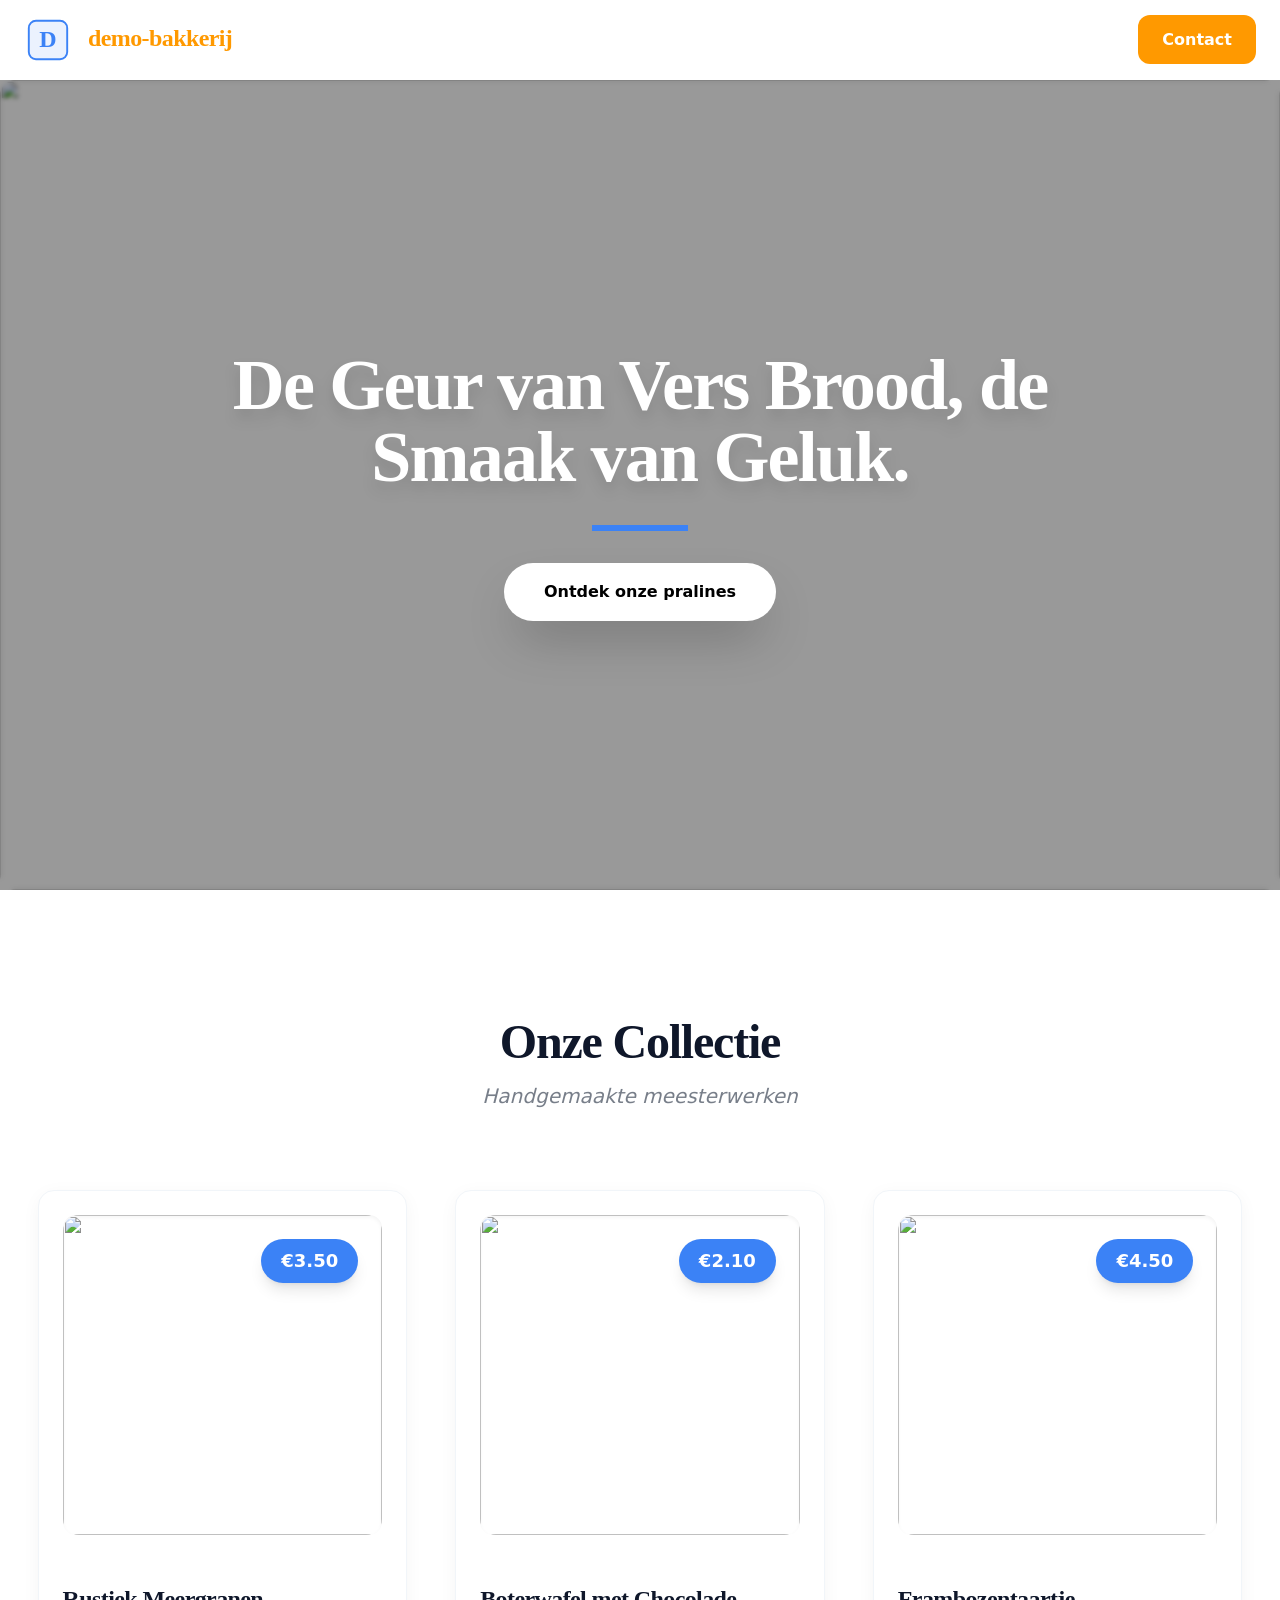
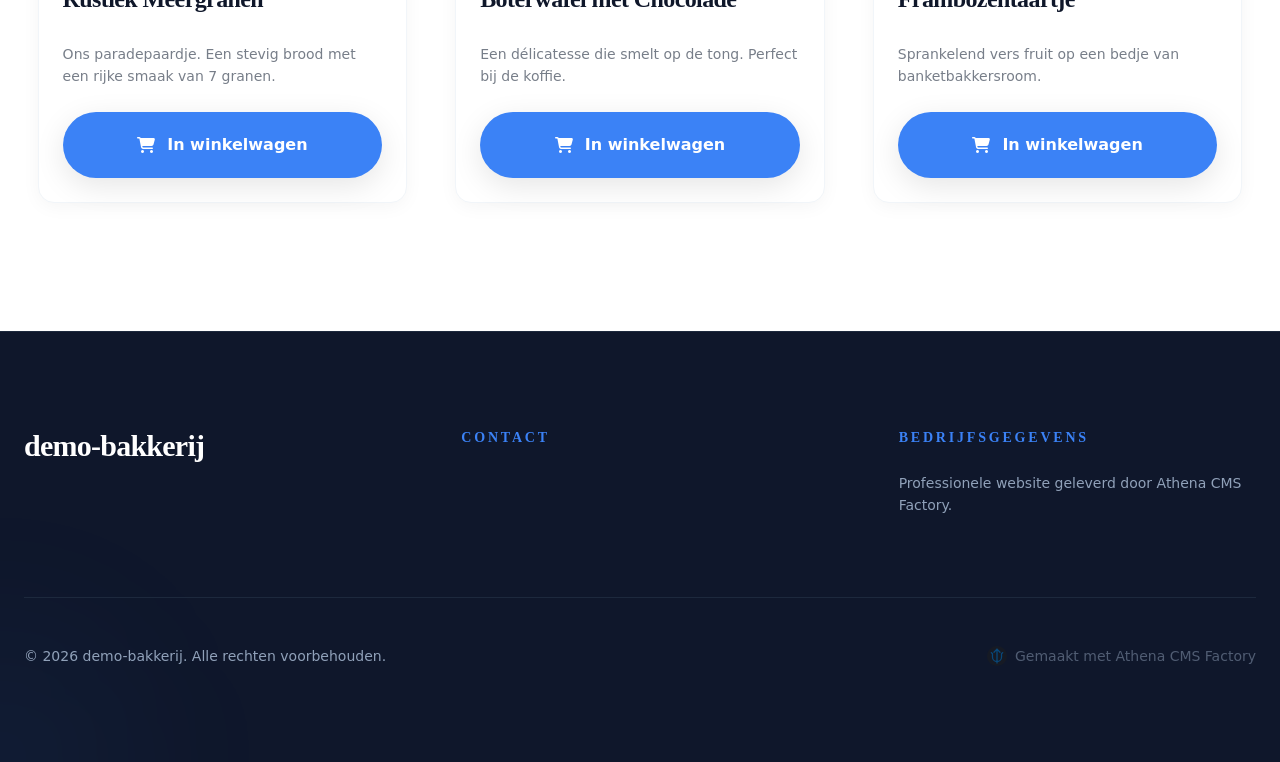
==== commit 607ffdda: "deploy: 8a0f6fdaeb982afcca94ab8bcc70c24143aa3f3d" ====
--- a/index.html
+++ b/index.html
@@ -12,7 +12,7 @@
     <!-- Font Awesome for Icons -->
     <link rel="stylesheet" href="https://cdnjs.cloudflare.com/ajax/libs/font-awesome/6.5.1/css/all.min.css" />
     <title>demo-bakkerij</title>
-    <script type="module" crossorigin src="./assets/index-oLIMRgKW.js"></script>
+    <script type="module" crossorigin src="./assets/index-Uwyvzlc6.js"></script>
     <link rel="stylesheet" crossorigin href="./assets/index-CvOwYXJg.css">
   </head>
   <body>
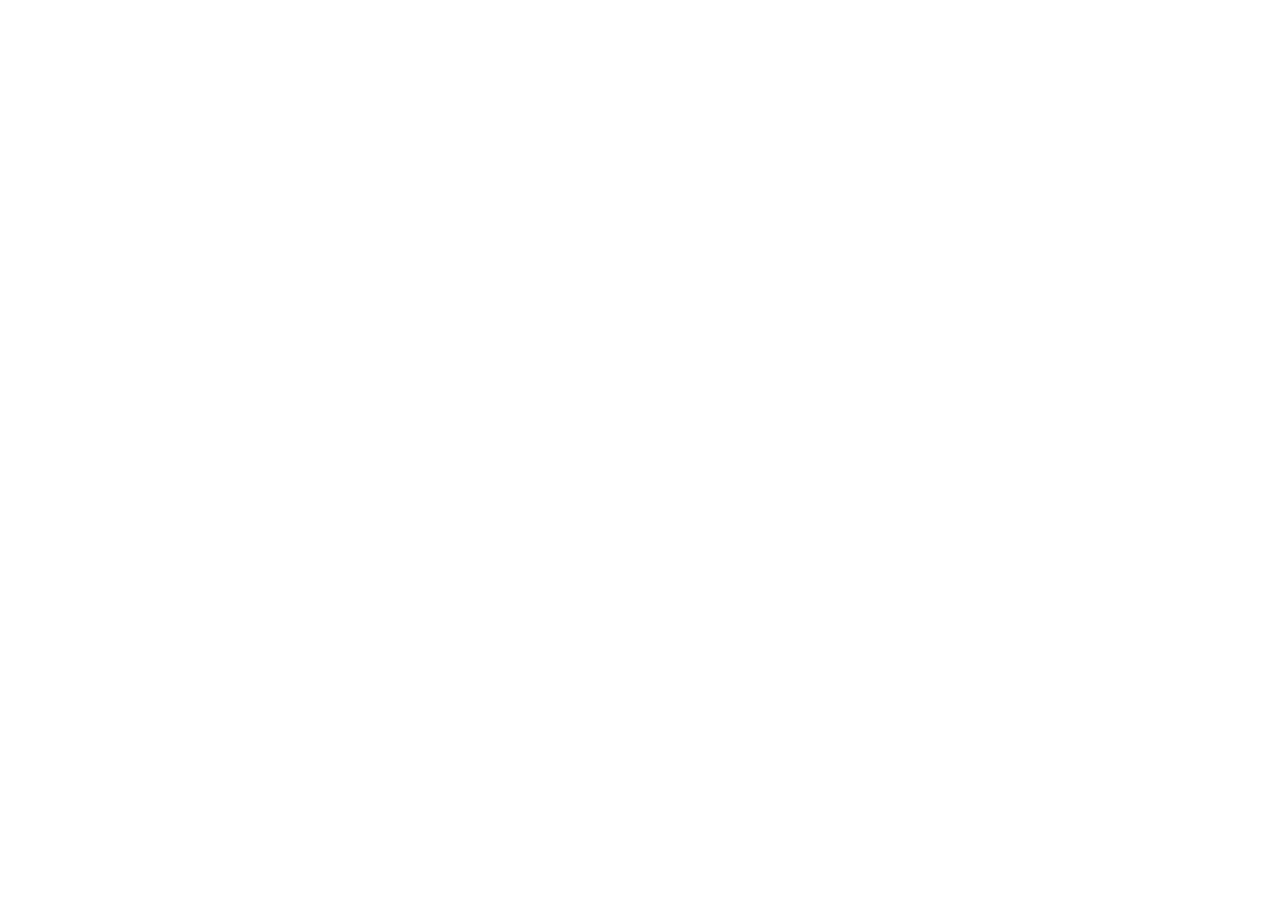
==== commit 160b6e05: "🚀 Initial Production Release (The Vault)" ====
--- a/index.html
+++ b/index.html
@@ -12,11 +12,10 @@
     <!-- Font Awesome for Icons -->
     <link rel="stylesheet" href="https://cdnjs.cloudflare.com/ajax/libs/font-awesome/6.5.1/css/all.min.css" />
     <title>demo-bakkerij</title>
-    <script type="module" crossorigin src="./assets/index-Uwyvzlc6.js"></script>
-    <link rel="stylesheet" crossorigin href="./assets/index-CvOwYXJg.css">
   </head>
   <body>
     <div id="root"></div>
+    <script type="module" src="./src/main.jsx"></script>
     <script>
       if ('serviceWorker' in navigator) {
         window.addEventListener('load', () => {
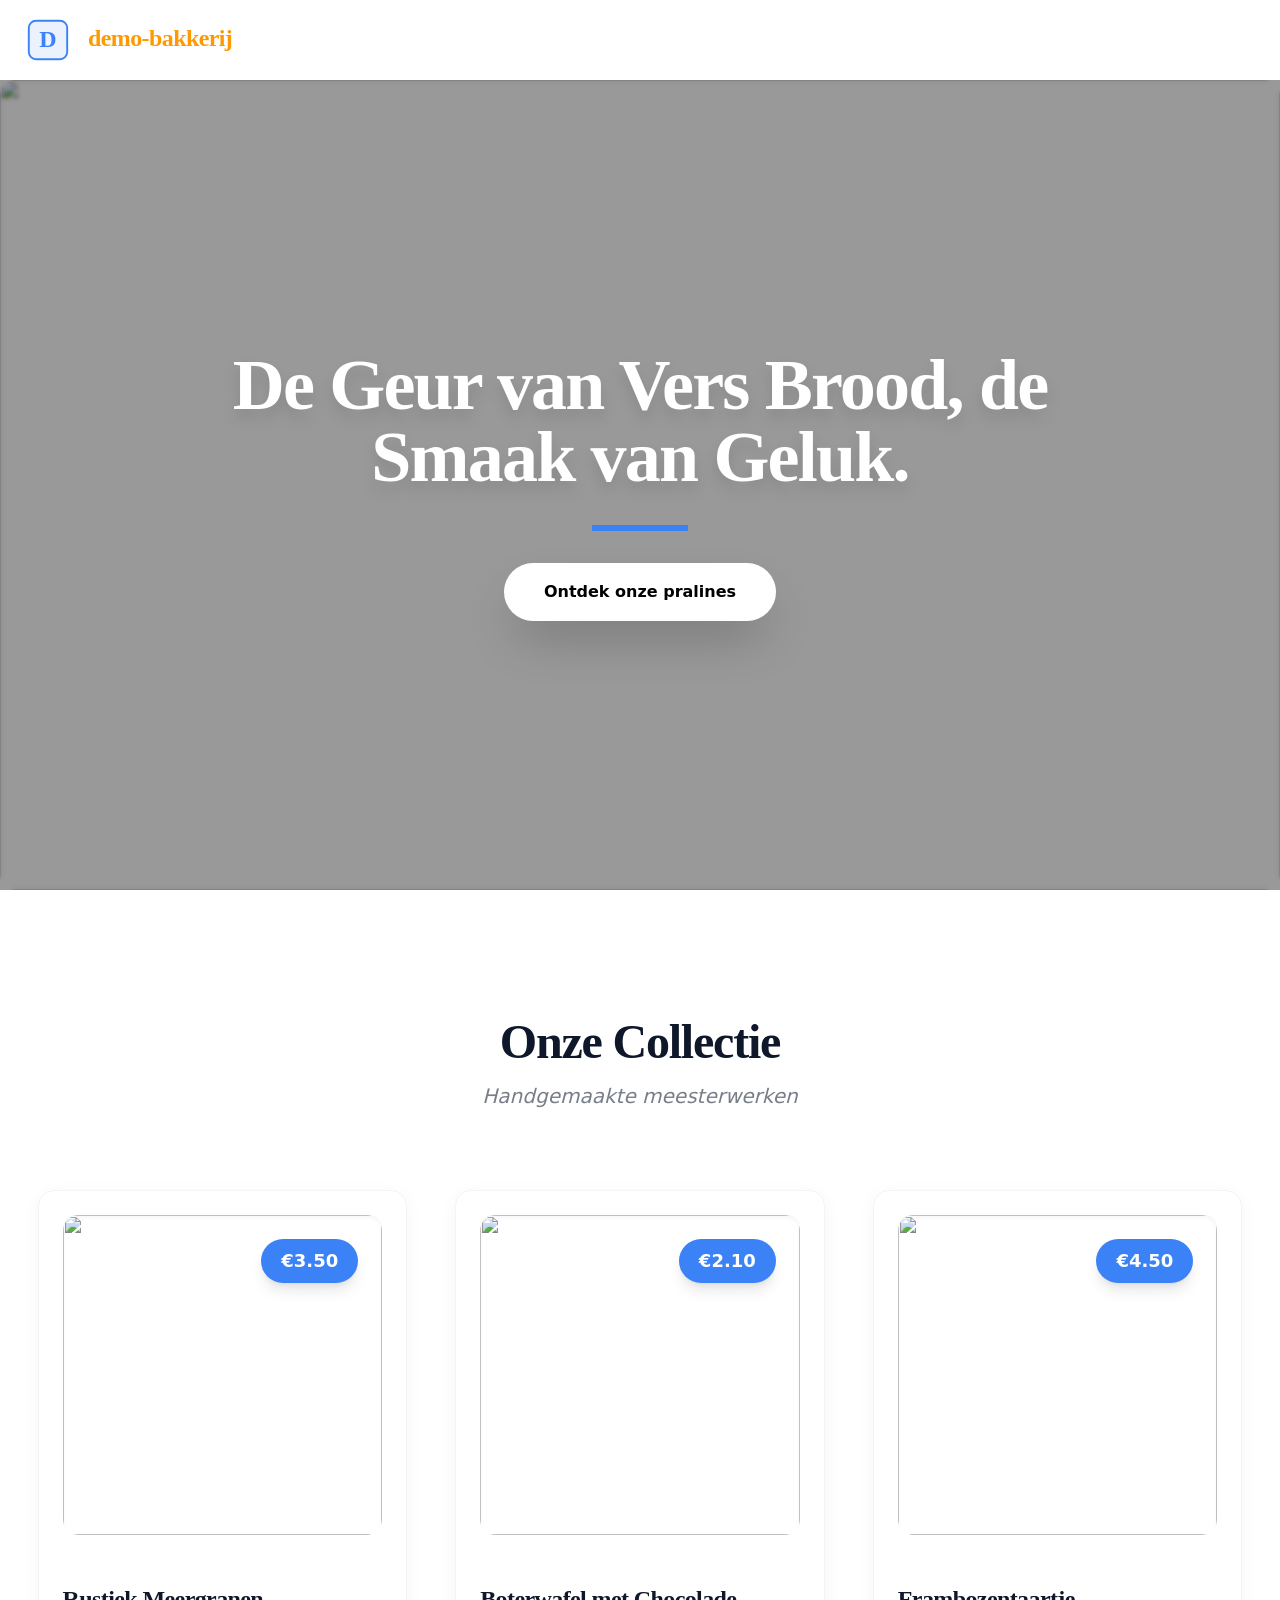
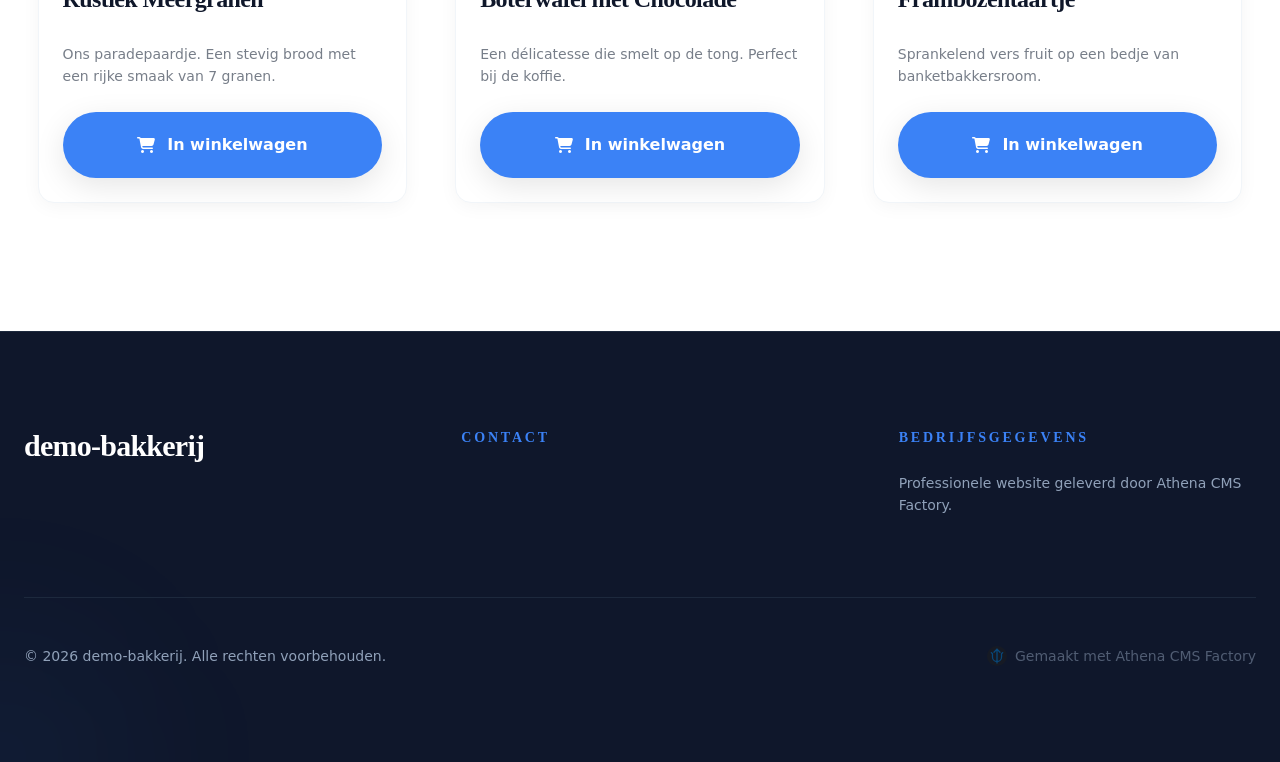
==== commit 20385652: "deploy: 1810708c91c19a506b1fdb3f2c171751c2fd9872" ====
--- a/index.html
+++ b/index.html
@@ -12,10 +12,11 @@
     <!-- Font Awesome for Icons -->
     <link rel="stylesheet" href="https://cdnjs.cloudflare.com/ajax/libs/font-awesome/6.5.1/css/all.min.css" />
     <title>demo-bakkerij</title>
+    <script type="module" crossorigin src="./assets/index-BDIeFt6s.js"></script>
+    <link rel="stylesheet" crossorigin href="./assets/index-CRAQBehl.css">
   </head>
   <body>
     <div id="root"></div>
-    <script type="module" src="./src/main.jsx"></script>
     <script>
       if ('serviceWorker' in navigator) {
         window.addEventListener('load', () => {
--- a/assets/index-CRAQBehl.css
+++ b/assets/index-CRAQBehl.css
@@ -0,0 +1 @@
+@layer properties{@supports (((-webkit-hyphens:none)) and (not (margin-trim:inline))) or ((-moz-orient:inline) and (not (color:rgb(from red r g b)))){*,:before,:after,::backdrop{--tw-translate-x:0;--tw-translate-y:0;--tw-translate-z:0;--tw-rotate-x:initial;--tw-rotate-y:initial;--tw-rotate-z:initial;--tw-skew-x:initial;--tw-skew-y:initial;--tw-space-y-reverse:0;--tw-border-style:solid;--tw-gradient-position:initial;--tw-gradient-from:#0000;--tw-gradient-via:#0000;--tw-gradient-to:#0000;--tw-gradient-stops:initial;--tw-gradient-via-stops:initial;--tw-gradient-from-position:0%;--tw-gradient-via-position:50%;--tw-gradient-to-position:100%;--tw-leading:initial;--tw-font-weight:initial;--tw-tracking:initial;--tw-shadow:0 0 #0000;--tw-shadow-color:initial;--tw-shadow-alpha:100%;--tw-inset-shadow:0 0 #0000;--tw-inset-shadow-color:initial;--tw-inset-shadow-alpha:100%;--tw-ring-color:initial;--tw-ring-shadow:0 0 #0000;--tw-inset-ring-color:initial;--tw-inset-ring-shadow:0 0 #0000;--tw-ring-inset:initial;--tw-ring-offset-width:0px;--tw-ring-offset-color:#fff;--tw-ring-offset-shadow:0 0 #0000;--tw-outline-style:solid;--tw-blur:initial;--tw-brightness:initial;--tw-contrast:initial;--tw-grayscale:initial;--tw-hue-rotate:initial;--tw-invert:initial;--tw-opacity:initial;--tw-saturate:initial;--tw-sepia:initial;--tw-drop-shadow:initial;--tw-drop-shadow-color:initial;--tw-drop-shadow-alpha:100%;--tw-drop-shadow-size:initial;--tw-backdrop-blur:initial;--tw-backdrop-brightness:initial;--tw-backdrop-contrast:initial;--tw-backdrop-grayscale:initial;--tw-backdrop-hue-rotate:initial;--tw-backdrop-invert:initial;--tw-backdrop-opacity:initial;--tw-backdrop-saturate:initial;--tw-backdrop-sepia:initial;--tw-duration:initial;--tw-ease:initial;--tw-scale-x:1;--tw-scale-y:1;--tw-scale-z:1;--tw-content:""}}}@layer theme{:root,:host{--font-sans:"Inter", ui-sans-serif, system-ui, sans-serif;--font-serif:"Playfair Display", ui-serif, Georgia, serif;--font-mono:ui-monospace, SFMono-Regular, Menlo, Monaco, Consolas, "Liberation Mono", "Courier New", monospace;--color-red-50:oklch(97.1% .013 17.38);--color-red-500:oklch(63.7% .237 25.331);--color-red-900:oklch(39.6% .141 25.723);--color-amber-500:oklch(76.9% .188 70.08);--color-green-50:oklch(98.2% .018 155.826);--color-green-500:oklch(72.3% .219 149.579);--color-green-600:oklch(62.7% .194 149.214);--color-green-700:oklch(52.7% .154 150.069);--color-green-800:oklch(44.8% .119 151.328);--color-blue-50:oklch(97% .014 254.604);--color-blue-100:oklch(93.2% .032 255.585);--color-blue-200:oklch(88.2% .059 254.128);--color-blue-400:oklch(70.7% .165 254.624);--color-blue-500:oklch(62.3% .214 259.815);--color-blue-600:oklch(54.6% .245 262.881);--color-blue-700:oklch(48.8% .243 264.376);--color-blue-800:oklch(42.4% .199 265.638);--color-blue-900:oklch(37.9% .146 265.522);--color-indigo-600:oklch(51.1% .262 276.966);--color-slate-50:oklch(98.4% .003 247.858);--color-slate-100:oklch(96.8% .007 247.896);--color-slate-200:oklch(92.9% .013 255.508);--color-slate-300:oklch(86.9% .022 252.894);--color-slate-400:oklch(70.4% .04 256.788);--color-slate-500:oklch(55.4% .046 257.417);--color-slate-600:oklch(44.6% .043 257.281);--color-slate-700:oklch(37.2% .044 257.287);--color-slate-800:oklch(27.9% .041 260.031);--color-slate-900:oklch(20.8% .042 265.755);--color-black:#000;--color-white:#fff;--spacing:.25rem;--container-md:28rem;--container-2xl:42rem;--container-4xl:56rem;--container-6xl:72rem;--container-7xl:80rem;--text-xs:.75rem;--text-xs--line-height:calc(1 / .75);--text-sm:.875rem;--text-sm--line-height:calc(1.25 / .875);--text-lg:1.125rem;--text-lg--line-height:calc(1.75 / 1.125);--text-xl:1.25rem;--text-xl--line-height:calc(1.75 / 1.25);--text-2xl:1.5rem;--text-2xl--line-height:calc(2 / 1.5);--text-3xl:1.875rem;--text-3xl--line-height: 1.2 ;--text-4xl:2.25rem;--text-4xl--line-height:calc(2.5 / 2.25);--text-5xl:3rem;--text-5xl--line-height:1;--text-6xl:3.75rem;--text-6xl--line-height:1;--text-7xl:4.5rem;--text-7xl--line-height:1;--font-weight-light:300;--font-weight-medium:500;--font-weight-semibold:600;--font-weight-bold:700;--font-weight-black:900;--tracking-tight:-.025em;--tracking-widest:.1em;--leading-tight:1.25;--leading-relaxed:1.625;--radius-sm:.25rem;--radius-lg:.5rem;--radius-xl:.75rem;--radius-2xl:1rem;--radius-3xl:1.5rem;--drop-shadow-xl:0 9px 7px #0000001a;--ease-out:cubic-bezier(0, 0, .2, 1);--blur-sm:8px;--default-transition-duration:.15s;--default-transition-timing-function:cubic-bezier(.4, 0, .2, 1);--default-font-family:var(--font-sans);--default-mono-font-family:var(--font-mono);--color-primary:#0f172a;--color-secondary:#64748b;--color-accent:#3b82f6;--color-button-bg:#3b82f6;--color-card-bg:#fff;--color-header-bg:#fff;--color-background:#fff;--color-surface:#f8fafc;--color-text:#1e293b;--color-heading:#0f172a;--color-title:#0f172a;--radius-custom:1rem;--shadow-main:0 4px 20px -2px #0000000d}}@layer base{*,:after,:before,::backdrop{box-sizing:border-box;border:0 solid;margin:0;padding:0}::file-selector-button{box-sizing:border-box;border:0 solid;margin:0;padding:0}html,:host{-webkit-text-size-adjust:100%;-moz-tab-size:4;tab-size:4;line-height:1.5;font-family:var(--default-font-family,ui-sans-serif, system-ui, sans-serif, "Apple Color Emoji", "Segoe UI Emoji", "Segoe UI Symbol", "Noto Color Emoji");font-feature-settings:var(--default-font-feature-settings,normal);font-variation-settings:var(--default-font-variation-settings,normal);-webkit-tap-highlight-color:transparent}hr{height:0;color:inherit;border-top-width:1px}abbr:where([title]){-webkit-text-decoration:underline dotted;text-decoration:underline dotted}h1,h2,h3,h4,h5,h6{font-size:inherit;font-weight:inherit}a{color:inherit;-webkit-text-decoration:inherit;text-decoration:inherit}b,strong{font-weight:bolder}code,kbd,samp,pre{font-family:var(--default-mono-font-family,ui-monospace, SFMono-Regular, Menlo, Monaco, Consolas, "Liberation Mono", "Courier New", monospace);font-feature-settings:var(--default-mono-font-feature-settings,normal);font-variation-settings:var(--default-mono-font-variation-settings,normal);font-size:1em}small{font-size:80%}sub,sup{vertical-align:baseline;font-size:75%;line-height:0;position:relative}sub{bottom:-.25em}sup{top:-.5em}table{text-indent:0;border-color:inherit;border-collapse:collapse}:-moz-focusring{outline:auto}progress{vertical-align:baseline}summary{display:list-item}ol,ul,menu{list-style:none}img,svg,video,canvas,audio,iframe,embed,object{vertical-align:middle;display:block}img,video{max-width:100%;height:auto}button,input,select,optgroup,textarea{font:inherit;font-feature-settings:inherit;font-variation-settings:inherit;letter-spacing:inherit;color:inherit;opacity:1;background-color:#0000;border-radius:0}::file-selector-button{font:inherit;font-feature-settings:inherit;font-variation-settings:inherit;letter-spacing:inherit;color:inherit;opacity:1;background-color:#0000;border-radius:0}:where(select:is([multiple],[size])) optgroup{font-weight:bolder}:where(select:is([multiple],[size])) optgroup option{padding-inline-start:20px}::file-selector-button{margin-inline-end:4px}::placeholder{opacity:1}@supports (not ((-webkit-appearance:-apple-pay-button))) or (contain-intrinsic-size:1px){::placeholder{color:currentColor}@supports (color:color-mix(in lab,red,red)){::placeholder{color:color-mix(in oklab,currentcolor 50%,transparent)}}}textarea{resize:vertical}::-webkit-search-decoration{-webkit-appearance:none}::-webkit-date-and-time-value{min-height:1lh;text-align:inherit}::-webkit-datetime-edit{display:inline-flex}::-webkit-datetime-edit-fields-wrapper{padding:0}::-webkit-datetime-edit{padding-block:0}::-webkit-datetime-edit-year-field{padding-block:0}::-webkit-datetime-edit-month-field{padding-block:0}::-webkit-datetime-edit-day-field{padding-block:0}::-webkit-datetime-edit-hour-field{padding-block:0}::-webkit-datetime-edit-minute-field{padding-block:0}::-webkit-datetime-edit-second-field{padding-block:0}::-webkit-datetime-edit-millisecond-field{padding-block:0}::-webkit-datetime-edit-meridiem-field{padding-block:0}::-webkit-calendar-picker-indicator{line-height:1}:-moz-ui-invalid{box-shadow:none}button,input:where([type=button],[type=reset],[type=submit]){-webkit-appearance:button;-moz-appearance:button;appearance:button}::file-selector-button{-webkit-appearance:button;-moz-appearance:button;appearance:button}::-webkit-inner-spin-button{height:auto}::-webkit-outer-spin-button{height:auto}[hidden]:where(:not([hidden=until-found])){display:none!important}:root{color-scheme:light;scroll-behavior:smooth;--color-primary:#0f172a;--color-heading:#0f172a;--color-title:#0f172a;--color-accent:#3b82f6;--color-button-bg:#3b82f6;--color-card-bg:#fff;--color-header-bg:#fff;--color-surface:#fff;--color-background:#fff;--color-text:#1e293b;--radius-custom:1rem;--shadow-main:0 4px 20px -2px #0000000d}:root.dark{color-scheme:dark;--color-primary:#fff;--color-heading:#fff;--color-title:#fff;--color-accent:#60a5fa;--color-button-bg:#60a5fa;--color-card-bg:#1e293b;--color-header-bg:#0f172a;--color-surface:#1e293b;--color-background:#0f172a;--color-text:#f8fafc;--shadow-main:0 10px 40px #0000004d}body{background-color:var(--color-background);color:var(--color-text);font-family:var(--font-sans);-webkit-font-smoothing:antialiased;line-height:1.6}h1{color:var(--color-title);font-family:var(--font-serif);letter-spacing:-.025em;font-weight:700;line-height:1.2}h2,h3,h4{color:var(--color-heading);font-family:var(--font-serif);letter-spacing:-.025em;font-weight:700;line-height:1.2}@starting-style{section{opacity:0;transform:translateY(20px)}}section{transition:opacity .8s,transform .8s}img{object-fit:cover;border-radius:var(--radius-custom);max-width:100%;height:auto}button{cursor:pointer}}@layer components{.btn-primary{padding-inline:calc(var(--spacing) * 6);padding-block:calc(var(--spacing) * 3);--tw-font-weight:var(--font-weight-semibold);font-weight:var(--font-weight-semibold);color:var(--color-white);--tw-shadow:0 20px 25px -5px var(--tw-shadow-color,#0000001a), 0 8px 10px -6px var(--tw-shadow-color,#0000001a);box-shadow:var(--tw-inset-shadow),var(--tw-inset-ring-shadow),var(--tw-ring-offset-shadow),var(--tw-ring-shadow),var(--tw-shadow);transition-property:all;transition-timing-function:var(--tw-ease,var(--default-transition-timing-function));transition-duration:var(--tw-duration,var(--default-transition-duration));border-radius:3.40282e38px}@media(hover:hover){.btn-primary:hover{--tw-scale-x:105%;--tw-scale-y:105%;--tw-scale-z:105%;scale:var(--tw-scale-x) var(--tw-scale-y)}}.btn-primary:active{--tw-scale-x:95%;--tw-scale-y:95%;--tw-scale-z:95%;scale:var(--tw-scale-x) var(--tw-scale-y)}.btn-primary{background-color:var(--color-button-bg);box-shadow:0 8px 30px #0000001a}.card{border-radius:var(--radius-3xl);border-style:var(--tw-border-style);border-width:1px;border-color:var(--color-slate-100);padding:calc(var(--spacing) * 6);--tw-shadow:var(--shadow-main);box-shadow:var(--tw-inset-shadow),var(--tw-inset-ring-shadow),var(--tw-ring-offset-shadow),var(--tw-ring-shadow),var(--tw-shadow);transition-property:transform,translate,scale,rotate;transition-timing-function:var(--tw-ease,var(--default-transition-timing-function));transition-duration:var(--tw-duration,var(--default-transition-duration))}@media(hover:hover){.card:hover{--tw-translate-y:calc(var(--spacing) * -1);translate:var(--tw-translate-x) var(--tw-translate-y)}}.card{background-color:var(--color-card-bg)}.badge{background-color:#3b82f61a;border-radius:3.40282e38px}@supports (color:color-mix(in lab,red,red)){.badge{background-color:color-mix(in oklab,var(--color-accent) 10%,transparent)}}.badge{padding-inline:calc(var(--spacing) * 3);padding-block:calc(var(--spacing) * 1);font-size:var(--text-xs);line-height:var(--tw-leading,var(--text-xs--line-height));--tw-font-weight:var(--font-weight-bold);font-weight:var(--font-weight-bold);--tw-tracking:var(--tracking-widest);letter-spacing:var(--tracking-widest);color:var(--color-accent);text-transform:uppercase}.cart-overlay-backdrop{inset:calc(var(--spacing) * 0);z-index:2000;background-color:#000000b3;justify-content:flex-end;display:flex;position:fixed}@supports (color:color-mix(in lab,red,red)){.cart-overlay-backdrop{background-color:color-mix(in oklab,var(--color-black) 70%,transparent)}}.cart-overlay-backdrop{--tw-backdrop-blur:blur(var(--blur-sm));-webkit-backdrop-filter:var(--tw-backdrop-blur,) var(--tw-backdrop-brightness,) var(--tw-backdrop-contrast,) var(--tw-backdrop-grayscale,) var(--tw-backdrop-hue-rotate,) var(--tw-backdrop-invert,) var(--tw-backdrop-opacity,) var(--tw-backdrop-saturate,) var(--tw-backdrop-sepia,);backdrop-filter:var(--tw-backdrop-blur,) var(--tw-backdrop-brightness,) var(--tw-backdrop-contrast,) var(--tw-backdrop-grayscale,) var(--tw-backdrop-hue-rotate,) var(--tw-backdrop-invert,) var(--tw-backdrop-opacity,) var(--tw-backdrop-saturate,) var(--tw-backdrop-sepia,)}.cart-overlay{background-color:var(--color-background);width:100%;height:100%;max-width:var(--container-md);padding:calc(var(--spacing) * 8);--tw-shadow:0 25px 50px -12px var(--tw-shadow-color,#00000040);box-shadow:var(--tw-inset-shadow),var(--tw-inset-ring-shadow),var(--tw-ring-offset-shadow),var(--tw-ring-shadow),var(--tw-shadow);flex-direction:column;animation:.3s ease-out slideIn;display:flex}@keyframes slideIn{0%{transform:translate(100%)}to{transform:translate(0)}}.cart-item{border-bottom-style:var(--tw-border-style);border-bottom-width:1px;border-color:var(--color-slate-100);padding-block:calc(var(--spacing) * 4);justify-content:space-between;align-items:center;display:flex}.checkout-btn{border-radius:var(--radius-2xl);background-color:var(--color-accent);width:100%;padding-block:calc(var(--spacing) * 4);--tw-font-weight:var(--font-weight-bold);font-weight:var(--font-weight-bold);color:var(--color-white);--tw-shadow:0 20px 25px -5px var(--tw-shadow-color,#0000001a), 0 8px 10px -6px var(--tw-shadow-color,#0000001a);box-shadow:var(--tw-inset-shadow),var(--tw-inset-ring-shadow),var(--tw-ring-offset-shadow),var(--tw-ring-shadow),var(--tw-shadow);--tw-shadow-color:#3b82f633}@supports (color:color-mix(in lab,red,red)){.checkout-btn{--tw-shadow-color:color-mix(in oklab, color-mix(in oklab, var(--color-accent) 20%, transparent) var(--tw-shadow-alpha), transparent)}}.checkout-btn{transition-property:transform,translate,scale,rotate;transition-timing-function:var(--tw-ease,var(--default-transition-timing-function));transition-duration:var(--tw-duration,var(--default-transition-duration))}@media(hover:hover){.checkout-btn:hover{scale:1.02}}}@layer utilities{.pointer-events-none{pointer-events:none}.visible{visibility:visible}.absolute{position:absolute}.fixed{position:fixed}.relative{position:relative}.inset-0{inset:calc(var(--spacing) * 0)}.top-0{top:calc(var(--spacing) * 0)}.top-4{top:calc(var(--spacing) * 4)}.top-6{top:calc(var(--spacing) * 6)}.right-0{right:calc(var(--spacing) * 0)}.right-4{right:calc(var(--spacing) * 4)}.right-6{right:calc(var(--spacing) * 6)}.bottom-0{bottom:calc(var(--spacing) * 0)}.left-0{left:calc(var(--spacing) * 0)}.z-0{z-index:0}.z-10{z-index:10}.z-40{z-index:40}.z-\[200\]{z-index:200}.z-\[1000\]{z-index:1000}.z-\[2000\]{z-index:2000}.order-1{order:1}.order-2{order:2}.container{width:100%}@media(min-width:40rem){.container{max-width:40rem}}@media(min-width:48rem){.container{max-width:48rem}}@media(min-width:64rem){.container{max-width:64rem}}@media(min-width:80rem){.container{max-width:80rem}}@media(min-width:96rem){.container{max-width:96rem}}.mx-auto{margin-inline:auto}.my-10{margin-block:calc(var(--spacing) * 10)}.mt-1{margin-top:calc(var(--spacing) * 1)}.mt-2{margin-top:calc(var(--spacing) * 2)}.mt-4{margin-top:calc(var(--spacing) * 4)}.mt-6{margin-top:calc(var(--spacing) * 6)}.mt-auto{margin-top:auto}.mr-2{margin-right:calc(var(--spacing) * 2)}.-mb-32{margin-bottom:calc(var(--spacing) * -32)}.mb-1{margin-bottom:calc(var(--spacing) * 1)}.mb-2{margin-bottom:calc(var(--spacing) * 2)}.mb-3{margin-bottom:calc(var(--spacing) * 3)}.mb-4{margin-bottom:calc(var(--spacing) * 4)}.mb-6{margin-bottom:calc(var(--spacing) * 6)}.mb-8{margin-bottom:calc(var(--spacing) * 8)}.mb-20{margin-bottom:calc(var(--spacing) * 20)}.-ml-32{margin-left:calc(var(--spacing) * -32)}.ml-1{margin-left:calc(var(--spacing) * 1)}.ml-2{margin-left:calc(var(--spacing) * 2)}.line-clamp-3{-webkit-line-clamp:3;-webkit-box-orient:vertical;display:-webkit-box;overflow:hidden}.block{display:block}.contents{display:contents}.flex{display:flex}.grid{display:grid}.hidden{display:none}.inline-block{display:inline-block}.inline-flex{display:inline-flex}.aspect-square{aspect-ratio:1}.h-1{height:calc(var(--spacing) * 1)}.h-1\.5{height:calc(var(--spacing) * 1.5)}.h-3{height:calc(var(--spacing) * 3)}.h-4{height:calc(var(--spacing) * 4)}.h-5{height:calc(var(--spacing) * 5)}.h-8{height:calc(var(--spacing) * 8)}.h-10{height:calc(var(--spacing) * 10)}.h-12{height:calc(var(--spacing) * 12)}.h-20{height:calc(var(--spacing) * 20)}.h-24{height:calc(var(--spacing) * 24)}.h-64{height:calc(var(--spacing) * 64)}.h-\[90vh\]{height:90vh}.h-full{height:100%}.max-h-\[50vh\]{max-height:50vh}.max-h-\[80vh\]{max-height:80vh}.min-h-\[4rem\]{min-height:4rem}.min-h-screen{min-height:100vh}.w-3{width:calc(var(--spacing) * 3)}.w-4{width:calc(var(--spacing) * 4)}.w-5{width:calc(var(--spacing) * 5)}.w-8{width:calc(var(--spacing) * 8)}.w-10{width:calc(var(--spacing) * 10)}.w-12{width:calc(var(--spacing) * 12)}.w-20{width:calc(var(--spacing) * 20)}.w-24{width:calc(var(--spacing) * 24)}.w-64{width:calc(var(--spacing) * 64)}.w-full{width:100%}.max-w-2xl{max-width:var(--container-2xl)}.max-w-4xl{max-width:var(--container-4xl)}.max-w-6xl{max-width:var(--container-6xl)}.max-w-7xl{max-width:var(--container-7xl)}.max-w-md{max-width:var(--container-md)}.min-w-\[300px\]{min-width:300px}.flex-shrink-0{flex-shrink:0}.flex-grow{flex-grow:1}.translate-x-0{--tw-translate-x:calc(var(--spacing) * 0);translate:var(--tw-translate-x) var(--tw-translate-y)}.transform{transform:var(--tw-rotate-x,) var(--tw-rotate-y,) var(--tw-rotate-z,) var(--tw-skew-x,) var(--tw-skew-y,)}.cursor-not-allowed{cursor:not-allowed}.cursor-pointer{cursor:pointer}.grid-cols-1{grid-template-columns:repeat(1,minmax(0,1fr))}.flex-col{flex-direction:column}.flex-wrap{flex-wrap:wrap}.items-center{align-items:center}.items-end{align-items:flex-end}.items-stretch{align-items:stretch}.justify-between{justify-content:space-between}.justify-center{justify-content:center}.justify-end{justify-content:flex-end}.gap-2{gap:calc(var(--spacing) * 2)}.gap-3{gap:calc(var(--spacing) * 3)}.gap-4{gap:calc(var(--spacing) * 4)}.gap-6{gap:calc(var(--spacing) * 6)}.gap-8{gap:calc(var(--spacing) * 8)}.gap-12{gap:calc(var(--spacing) * 12)}.gap-16{gap:calc(var(--spacing) * 16)}.gap-20{gap:calc(var(--spacing) * 20)}:where(.space-y-1>:not(:last-child)){--tw-space-y-reverse:0;margin-block-start:calc(calc(var(--spacing) * 1) * var(--tw-space-y-reverse));margin-block-end:calc(calc(var(--spacing) * 1) * calc(1 - var(--tw-space-y-reverse)))}:where(.space-y-2>:not(:last-child)){--tw-space-y-reverse:0;margin-block-start:calc(calc(var(--spacing) * 2) * var(--tw-space-y-reverse));margin-block-end:calc(calc(var(--spacing) * 2) * calc(1 - var(--tw-space-y-reverse)))}:where(.space-y-4>:not(:last-child)){--tw-space-y-reverse:0;margin-block-start:calc(calc(var(--spacing) * 4) * var(--tw-space-y-reverse));margin-block-end:calc(calc(var(--spacing) * 4) * calc(1 - var(--tw-space-y-reverse)))}:where(.space-y-6>:not(:last-child)){--tw-space-y-reverse:0;margin-block-start:calc(calc(var(--spacing) * 6) * var(--tw-space-y-reverse));margin-block-end:calc(calc(var(--spacing) * 6) * calc(1 - var(--tw-space-y-reverse)))}:where(.space-y-8>:not(:last-child)){--tw-space-y-reverse:0;margin-block-start:calc(calc(var(--spacing) * 8) * var(--tw-space-y-reverse));margin-block-end:calc(calc(var(--spacing) * 8) * calc(1 - var(--tw-space-y-reverse)))}.self-start{align-self:flex-start}.overflow-hidden{overflow:hidden}.overflow-y-auto{overflow-y:auto}.rounded{border-radius:.25rem}.rounded-2xl{border-radius:var(--radius-2xl)}.rounded-3xl{border-radius:var(--radius-3xl)}.rounded-\[2rem\]{border-radius:2rem}.rounded-\[3rem\]{border-radius:3rem}.rounded-full{border-radius:3.40282e38px}.rounded-lg{border-radius:var(--radius-lg)}.rounded-sm{border-radius:var(--radius-sm)}.rounded-xl{border-radius:var(--radius-xl)}.border{border-style:var(--tw-border-style);border-width:1px}.border-t{border-top-style:var(--tw-border-style);border-top-width:1px}.border-b{border-bottom-style:var(--tw-border-style);border-bottom-width:1px}.border-l{border-left-style:var(--tw-border-style);border-left-width:1px}.border-none{--tw-border-style:none;border-style:none}.border-accent\/30{border-color:#3b82f64d}@supports (color:color-mix(in lab,red,red)){.border-accent\/30{border-color:color-mix(in oklab,var(--color-accent) 30%,transparent)}}.border-blue-200{border-color:var(--color-blue-200)}.border-slate-100{border-color:var(--color-slate-100)}.border-slate-200{border-color:var(--color-slate-200)}.border-slate-800{border-color:var(--color-slate-800)}.border-white\/10{border-color:#ffffff1a}@supports (color:color-mix(in lab,red,red)){.border-white\/10{border-color:color-mix(in oklab,var(--color-white) 10%,transparent)}}.border-white\/20{border-color:#fff3}@supports (color:color-mix(in lab,red,red)){.border-white\/20{border-color:color-mix(in oklab,var(--color-white) 20%,transparent)}}.bg-\[var\(--color-background\)\]{background-color:var(--color-background)}.bg-accent{background-color:var(--color-accent)}.bg-accent\/5{background-color:#3b82f60d}@supports (color:color-mix(in lab,red,red)){.bg-accent\/5{background-color:color-mix(in oklab,var(--color-accent) 5%,transparent)}}.bg-accent\/10{background-color:#3b82f61a}@supports (color:color-mix(in lab,red,red)){.bg-accent\/10{background-color:color-mix(in oklab,var(--color-accent) 10%,transparent)}}.bg-accent\/20{background-color:#3b82f633}@supports (color:color-mix(in lab,red,red)){.bg-accent\/20{background-color:color-mix(in oklab,var(--color-accent) 20%,transparent)}}.bg-background{background-color:var(--color-background)}.bg-black{background-color:var(--color-black)}.bg-black\/40{background-color:#0006}@supports (color:color-mix(in lab,red,red)){.bg-black\/40{background-color:color-mix(in oklab,var(--color-black) 40%,transparent)}}.bg-black\/50{background-color:#00000080}@supports (color:color-mix(in lab,red,red)){.bg-black\/50{background-color:color-mix(in oklab,var(--color-black) 50%,transparent)}}.bg-black\/80{background-color:#000c}@supports (color:color-mix(in lab,red,red)){.bg-black\/80{background-color:color-mix(in oklab,var(--color-black) 80%,transparent)}}.bg-blue-50{background-color:var(--color-blue-50)}.bg-blue-600{background-color:var(--color-blue-600)}.bg-blue-600\/40{background-color:#155dfc66}@supports (color:color-mix(in lab,red,red)){.bg-blue-600\/40{background-color:color-mix(in oklab,var(--color-blue-600) 40%,transparent)}}.bg-green-50{background-color:var(--color-green-50)}.bg-green-500{background-color:var(--color-green-500)}.bg-green-600{background-color:var(--color-green-600)}.bg-primary{background-color:var(--color-primary)}.bg-red-500{background-color:var(--color-red-500)}.bg-slate-50{background-color:var(--color-slate-50)}.bg-slate-100{background-color:var(--color-slate-100)}.bg-slate-200{background-color:var(--color-slate-200)}.bg-slate-300{background-color:var(--color-slate-300)}.bg-slate-900{background-color:var(--color-slate-900)}.bg-surface{background-color:var(--color-surface)}.bg-transparent{background-color:#0000}.bg-white{background-color:var(--color-white)}.bg-white\/90{background-color:#ffffffe6}@supports (color:color-mix(in lab,red,red)){.bg-white\/90{background-color:color-mix(in oklab,var(--color-white) 90%,transparent)}}.bg-white\/95{background-color:#fffffff2}@supports (color:color-mix(in lab,red,red)){.bg-white\/95{background-color:color-mix(in oklab,var(--color-white) 95%,transparent)}}.bg-gradient-to-r{--tw-gradient-position:to right in oklab;background-image:linear-gradient(var(--tw-gradient-stops))}.from-blue-600{--tw-gradient-from:var(--color-blue-600);--tw-gradient-stops:var(--tw-gradient-via-stops,var(--tw-gradient-position), var(--tw-gradient-from) var(--tw-gradient-from-position), var(--tw-gradient-to) var(--tw-gradient-to-position))}.to-indigo-600{--tw-gradient-to:var(--color-indigo-600);--tw-gradient-stops:var(--tw-gradient-via-stops,var(--tw-gradient-position), var(--tw-gradient-from) var(--tw-gradient-from-position), var(--tw-gradient-to) var(--tw-gradient-to-position))}.object-contain{object-fit:contain}.object-cover{object-fit:cover}.p-1{padding:calc(var(--spacing) * 1)}.p-2{padding:calc(var(--spacing) * 2)}.p-4{padding:calc(var(--spacing) * 4)}.p-6{padding:calc(var(--spacing) * 6)}.p-8{padding:calc(var(--spacing) * 8)}.px-2{padding-inline:calc(var(--spacing) * 2)}.px-3{padding-inline:calc(var(--spacing) * 3)}.px-4{padding-inline:calc(var(--spacing) * 4)}.px-5{padding-inline:calc(var(--spacing) * 5)}.px-6{padding-inline:calc(var(--spacing) * 6)}.px-8{padding-inline:calc(var(--spacing) * 8)}.px-10{padding-inline:calc(var(--spacing) * 10)}.py-1{padding-block:calc(var(--spacing) * 1)}.py-2{padding-block:calc(var(--spacing) * 2)}.py-3{padding-block:calc(var(--spacing) * 3)}.py-4{padding-block:calc(var(--spacing) * 4)}.py-5{padding-block:calc(var(--spacing) * 5)}.py-8{padding-block:calc(var(--spacing) * 8)}.py-20{padding-block:calc(var(--spacing) * 20)}.py-24{padding-block:calc(var(--spacing) * 24)}.py-32{padding-block:calc(var(--spacing) * 32)}.pt-6{padding-top:calc(var(--spacing) * 6)}.pt-12{padding-top:calc(var(--spacing) * 12)}.pt-20{padding-top:calc(var(--spacing) * 20)}.pl-1{padding-left:calc(var(--spacing) * 1)}.text-center{text-align:center}.text-left{text-align:left}.font-mono{font-family:var(--font-mono)}.font-serif{font-family:var(--font-serif)}.text-2xl{font-size:var(--text-2xl);line-height:var(--tw-leading,var(--text-2xl--line-height))}.text-3xl{font-size:var(--text-3xl);line-height:var(--tw-leading,var(--text-3xl--line-height))}.text-4xl{font-size:var(--text-4xl);line-height:var(--tw-leading,var(--text-4xl--line-height))}.text-5xl{font-size:var(--text-5xl);line-height:var(--tw-leading,var(--text-5xl--line-height))}.text-6xl{font-size:var(--text-6xl);line-height:var(--tw-leading,var(--text-6xl--line-height))}.text-lg{font-size:var(--text-lg);line-height:var(--tw-leading,var(--text-lg--line-height))}.text-sm{font-size:var(--text-sm);line-height:var(--tw-leading,var(--text-sm--line-height))}.text-xl{font-size:var(--text-xl);line-height:var(--tw-leading,var(--text-xl--line-height))}.text-xs{font-size:var(--text-xs);line-height:var(--tw-leading,var(--text-xs--line-height))}.text-\[10px\]{font-size:10px}.leading-none{--tw-leading:1;line-height:1}.leading-relaxed{--tw-leading:var(--leading-relaxed);line-height:var(--leading-relaxed)}.leading-tight{--tw-leading:var(--leading-tight);line-height:var(--leading-tight)}.font-black{--tw-font-weight:var(--font-weight-black);font-weight:var(--font-weight-black)}.font-bold{--tw-font-weight:var(--font-weight-bold);font-weight:var(--font-weight-bold)}.font-light{--tw-font-weight:var(--font-weight-light);font-weight:var(--font-weight-light)}.font-medium{--tw-font-weight:var(--font-weight-medium);font-weight:var(--font-weight-medium)}.tracking-\[0\.2em\]{--tw-tracking:.2em;letter-spacing:.2em}.tracking-\[0\.3em\]{--tw-tracking:.3em;letter-spacing:.3em}.tracking-tight{--tw-tracking:var(--tracking-tight);letter-spacing:var(--tracking-tight)}.tracking-widest{--tw-tracking:var(--tracking-widest);letter-spacing:var(--tracking-widest)}.text-\[var\(--color-heading\)\]{color:var(--color-heading)}.text-\[var\(--color-text\)\]{color:var(--color-text)}.text-accent{color:var(--color-accent)}.text-amber-500{color:var(--color-amber-500)}.text-black{color:var(--color-black)}.text-blue-900{color:var(--color-blue-900)}.text-green-700{color:var(--color-green-700)}.text-green-800{color:var(--color-green-800)}.text-primary{color:var(--color-primary)}.text-secondary{color:var(--color-secondary)}.text-slate-400{color:var(--color-slate-400)}.text-slate-500{color:var(--color-slate-500)}.text-slate-700{color:var(--color-slate-700)}.text-slate-900{color:var(--color-slate-900)}.text-white{color:var(--color-white)}.uppercase{text-transform:uppercase}.italic{font-style:italic}.opacity-0{opacity:0}.opacity-40{opacity:.4}.opacity-50{opacity:.5}.opacity-60{opacity:.6}.opacity-80{opacity:.8}.shadow-2xl{--tw-shadow:0 25px 50px -12px var(--tw-shadow-color,#00000040);box-shadow:var(--tw-inset-shadow),var(--tw-inset-ring-shadow),var(--tw-ring-offset-shadow),var(--tw-ring-shadow),var(--tw-shadow)}.shadow-inner{--tw-shadow:inset 0 2px 4px 0 var(--tw-shadow-color,#0000000d);box-shadow:var(--tw-inset-shadow),var(--tw-inset-ring-shadow),var(--tw-ring-offset-shadow),var(--tw-ring-shadow),var(--tw-shadow)}.shadow-lg{--tw-shadow:0 10px 15px -3px var(--tw-shadow-color,#0000001a), 0 4px 6px -4px var(--tw-shadow-color,#0000001a);box-shadow:var(--tw-inset-shadow),var(--tw-inset-ring-shadow),var(--tw-ring-offset-shadow),var(--tw-ring-shadow),var(--tw-shadow)}.shadow-sm{--tw-shadow:0 1px 3px 0 var(--tw-shadow-color,#0000001a), 0 1px 2px -1px var(--tw-shadow-color,#0000001a);box-shadow:var(--tw-inset-shadow),var(--tw-inset-ring-shadow),var(--tw-ring-offset-shadow),var(--tw-ring-shadow),var(--tw-shadow)}.shadow-soft{--tw-shadow:var(--shadow-main);box-shadow:var(--tw-inset-shadow),var(--tw-inset-ring-shadow),var(--tw-ring-offset-shadow),var(--tw-ring-shadow),var(--tw-shadow)}.shadow-xl{--tw-shadow:0 20px 25px -5px var(--tw-shadow-color,#0000001a), 0 8px 10px -6px var(--tw-shadow-color,#0000001a);box-shadow:var(--tw-inset-shadow),var(--tw-inset-ring-shadow),var(--tw-ring-offset-shadow),var(--tw-ring-shadow),var(--tw-shadow)}.shadow-accent\/20{--tw-shadow-color:#3b82f633}@supports (color:color-mix(in lab,red,red)){.shadow-accent\/20{--tw-shadow-color:color-mix(in oklab, color-mix(in oklab, var(--color-accent) 20%, transparent) var(--tw-shadow-alpha), transparent)}}.shadow-primary\/20{--tw-shadow-color:#0f172a33}@supports (color:color-mix(in lab,red,red)){.shadow-primary\/20{--tw-shadow-color:color-mix(in oklab, color-mix(in oklab, var(--color-primary) 20%, transparent) var(--tw-shadow-alpha), transparent)}}.outline{outline-style:var(--tw-outline-style);outline-width:1px}.blur-\[80px\]{--tw-blur:blur(80px);filter:var(--tw-blur,) var(--tw-brightness,) var(--tw-contrast,) var(--tw-grayscale,) var(--tw-hue-rotate,) var(--tw-invert,) var(--tw-saturate,) var(--tw-sepia,) var(--tw-drop-shadow,)}.drop-shadow-xl{--tw-drop-shadow-size:drop-shadow(0 9px 7px var(--tw-drop-shadow-color,#0000001a));--tw-drop-shadow:drop-shadow(var(--drop-shadow-xl));filter:var(--tw-blur,) var(--tw-brightness,) var(--tw-contrast,) var(--tw-grayscale,) var(--tw-hue-rotate,) var(--tw-invert,) var(--tw-saturate,) var(--tw-sepia,) var(--tw-drop-shadow,)}.backdrop-blur-\[2px\]{--tw-backdrop-blur:blur(2px);-webkit-backdrop-filter:var(--tw-backdrop-blur,) var(--tw-backdrop-brightness,) var(--tw-backdrop-contrast,) var(--tw-backdrop-grayscale,) var(--tw-backdrop-hue-rotate,) var(--tw-backdrop-invert,) var(--tw-backdrop-opacity,) var(--tw-backdrop-saturate,) var(--tw-backdrop-sepia,);backdrop-filter:var(--tw-backdrop-blur,) var(--tw-backdrop-brightness,) var(--tw-backdrop-contrast,) var(--tw-backdrop-grayscale,) var(--tw-backdrop-hue-rotate,) var(--tw-backdrop-invert,) var(--tw-backdrop-opacity,) var(--tw-backdrop-saturate,) var(--tw-backdrop-sepia,)}.backdrop-blur-sm{--tw-backdrop-blur:blur(var(--blur-sm));-webkit-backdrop-filter:var(--tw-backdrop-blur,) var(--tw-backdrop-brightness,) var(--tw-backdrop-contrast,) var(--tw-backdrop-grayscale,) var(--tw-backdrop-hue-rotate,) var(--tw-backdrop-invert,) var(--tw-backdrop-opacity,) var(--tw-backdrop-saturate,) var(--tw-backdrop-sepia,);backdrop-filter:var(--tw-backdrop-blur,) var(--tw-backdrop-brightness,) var(--tw-backdrop-contrast,) var(--tw-backdrop-grayscale,) var(--tw-backdrop-hue-rotate,) var(--tw-backdrop-invert,) var(--tw-backdrop-opacity,) var(--tw-backdrop-saturate,) var(--tw-backdrop-sepia,)}.transition-all{transition-property:all;transition-timing-function:var(--tw-ease,var(--default-transition-timing-function));transition-duration:var(--tw-duration,var(--default-transition-duration))}.transition-colors{transition-property:color,background-color,border-color,outline-color,text-decoration-color,fill,stroke,--tw-gradient-from,--tw-gradient-via,--tw-gradient-to;transition-timing-function:var(--tw-ease,var(--default-transition-timing-function));transition-duration:var(--tw-duration,var(--default-transition-duration))}.transition-opacity{transition-property:opacity;transition-timing-function:var(--tw-ease,var(--default-transition-timing-function));transition-duration:var(--tw-duration,var(--default-transition-duration))}.transition-transform{transition-property:transform,translate,scale,rotate;transition-timing-function:var(--tw-ease,var(--default-transition-timing-function));transition-duration:var(--tw-duration,var(--default-transition-duration))}.duration-200{--tw-duration:.2s;transition-duration:.2s}.duration-300{--tw-duration:.3s;transition-duration:.3s}.duration-500{--tw-duration:.5s;transition-duration:.5s}.duration-700{--tw-duration:.7s;transition-duration:.7s}.ease-out{--tw-ease:var(--ease-out);transition-timing-function:var(--ease-out)}@media(hover:hover){.group-hover\:scale-110:is(:where(.group):hover *){--tw-scale-x:110%;--tw-scale-y:110%;--tw-scale-z:110%;scale:var(--tw-scale-x) var(--tw-scale-y)}.group-hover\:text-accent:is(:where(.group):hover *){color:var(--color-accent)}.group-hover\:text-slate-700:is(:where(.group):hover *){color:var(--color-slate-700)}.group-hover\:opacity-100:is(:where(.group):hover *){opacity:1}}.before\:flex-1:before{content:var(--tw-content);flex:1}.before\:border-t:before{content:var(--tw-content);border-top-style:var(--tw-border-style);border-top-width:1px}.before\:border-slate-200:before{content:var(--tw-content);border-color:var(--color-slate-200)}.after\:flex-1:after{content:var(--tw-content);flex:1}.after\:border-t:after{content:var(--tw-content);border-top-style:var(--tw-border-style);border-top-width:1px}.after\:border-slate-200:after{content:var(--tw-content);border-color:var(--color-slate-200)}@media(hover:hover){.hover\:-translate-y-1:hover{--tw-translate-y:calc(var(--spacing) * -1);translate:var(--tw-translate-x) var(--tw-translate-y)}.hover\:scale-\[1\.02\]:hover{scale:1.02}.hover\:border-accent:hover{border-color:var(--color-accent)}.hover\:bg-accent:hover{background-color:var(--color-accent)}.hover\:bg-blue-50\/5:hover{background-color:#eff6ff0d}@supports (color:color-mix(in lab,red,red)){.hover\:bg-blue-50\/5:hover{background-color:color-mix(in oklab,var(--color-blue-50) 5%,transparent)}}.hover\:bg-blue-700:hover{background-color:var(--color-blue-700)}.hover\:bg-red-50:hover{background-color:var(--color-red-50)}.hover\:bg-slate-100:hover{background-color:var(--color-slate-100)}.hover\:bg-slate-200:hover{background-color:var(--color-slate-200)}.hover\:bg-white:hover{background-color:var(--color-white)}.hover\:text-accent:hover{color:var(--color-accent)}.hover\:text-blue-500:hover{color:var(--color-blue-500)}.hover\:text-red-500:hover{color:var(--color-red-500)}.hover\:text-white:hover{color:var(--color-white)}.hover\:underline:hover{text-decoration-line:underline}.hover\:shadow-lg:hover{--tw-shadow:0 10px 15px -3px var(--tw-shadow-color,#0000001a), 0 4px 6px -4px var(--tw-shadow-color,#0000001a);box-shadow:var(--tw-inset-shadow),var(--tw-inset-ring-shadow),var(--tw-ring-offset-shadow),var(--tw-ring-shadow),var(--tw-shadow)}.hover\:shadow-sm:hover{--tw-shadow:0 1px 3px 0 var(--tw-shadow-color,#0000001a), 0 1px 2px -1px var(--tw-shadow-color,#0000001a);box-shadow:var(--tw-inset-shadow),var(--tw-inset-ring-shadow),var(--tw-ring-offset-shadow),var(--tw-ring-shadow),var(--tw-shadow)}.hover\:shadow-xl:hover{--tw-shadow:0 20px 25px -5px var(--tw-shadow-color,#0000001a), 0 8px 10px -6px var(--tw-shadow-color,#0000001a);box-shadow:var(--tw-inset-shadow),var(--tw-inset-ring-shadow),var(--tw-ring-offset-shadow),var(--tw-ring-shadow),var(--tw-shadow)}.hover\:ring-2:hover{--tw-ring-shadow:var(--tw-ring-inset,) 0 0 0 calc(2px + var(--tw-ring-offset-width)) var(--tw-ring-color,currentcolor);box-shadow:var(--tw-inset-shadow),var(--tw-inset-ring-shadow),var(--tw-ring-offset-shadow),var(--tw-ring-shadow),var(--tw-shadow)}.hover\:ring-blue-400\/40:hover{--tw-ring-color:#54a2ff66}@supports (color:color-mix(in lab,red,red)){.hover\:ring-blue-400\/40:hover{--tw-ring-color:color-mix(in oklab, var(--color-blue-400) 40%, transparent)}}}@media(min-width:48rem){.md\:order-1{order:1}.md\:order-2{order:2}.md\:col-span-2{grid-column:span 2/span 2}.md\:w-\[calc\(45\%\)\]{width:45%}.md\:grid-cols-2{grid-template-columns:repeat(2,minmax(0,1fr))}.md\:grid-cols-3{grid-template-columns:repeat(3,minmax(0,1fr))}.md\:flex-row{flex-direction:row}.md\:p-12{padding:calc(var(--spacing) * 12)}.md\:text-5xl{font-size:var(--text-5xl);line-height:var(--tw-leading,var(--text-5xl--line-height))}.md\:text-7xl{font-size:var(--text-7xl);line-height:var(--tw-leading,var(--text-7xl--line-height))}}@media(min-width:64rem){.lg\:w-\[calc\(30\%\)\]{width:30%}.lg\:grid-cols-2{grid-template-columns:repeat(2,minmax(0,1fr))}}@media(prefers-color-scheme:dark){.dark\:border-blue-800{border-color:var(--color-blue-800)}.dark\:border-slate-700{border-color:var(--color-slate-700)}.dark\:border-white\/5{border-color:#ffffff0d}@supports (color:color-mix(in lab,red,red)){.dark\:border-white\/5{border-color:color-mix(in oklab,var(--color-white) 5%,transparent)}}.dark\:border-white\/10{border-color:#ffffff1a}@supports (color:color-mix(in lab,red,red)){.dark\:border-white\/10{border-color:color-mix(in oklab,var(--color-white) 10%,transparent)}}.dark\:bg-blue-900\/20{background-color:#1c398e33}@supports (color:color-mix(in lab,red,red)){.dark\:bg-blue-900\/20{background-color:color-mix(in oklab,var(--color-blue-900) 20%,transparent)}}.dark\:bg-slate-700{background-color:var(--color-slate-700)}.dark\:bg-slate-700\/50{background-color:#31415880}@supports (color:color-mix(in lab,red,red)){.dark\:bg-slate-700\/50{background-color:color-mix(in oklab,var(--color-slate-700) 50%,transparent)}}.dark\:bg-slate-800{background-color:var(--color-slate-800)}.dark\:bg-slate-800\/90{background-color:#1d293de6}@supports (color:color-mix(in lab,red,red)){.dark\:bg-slate-800\/90{background-color:color-mix(in oklab,var(--color-slate-800) 90%,transparent)}}.dark\:text-blue-100{color:var(--color-blue-100)}.dark\:text-slate-300{color:var(--color-slate-300)}.dark\:text-slate-400{color:var(--color-slate-400)}.dark\:text-white{color:var(--color-white)}@media(hover:hover){.dark\:group-hover\:text-slate-200:is(:where(.group):hover *){color:var(--color-slate-200)}.dark\:hover\:bg-red-900\/30:hover{background-color:#82181a4d}@supports (color:color-mix(in lab,red,red)){.dark\:hover\:bg-red-900\/30:hover{background-color:color-mix(in oklab,var(--color-red-900) 30%,transparent)}}.dark\:hover\:bg-slate-600:hover{background-color:var(--color-slate-600)}.dark\:hover\:bg-slate-700:hover{background-color:var(--color-slate-700)}}}}/*! tailwindcss v4.2.2 | MIT License | https://tailwindcss.com */@layer properties{@supports (((-webkit-hyphens:none)) and (not (margin-trim:inline))) or ((-moz-orient:inline) and (not (color:rgb(from red r g b)))){*,:before,:after,::backdrop{--tw-translate-x:0;--tw-translate-y:0;--tw-translate-z:0;--tw-rotate-x:initial;--tw-rotate-y:initial;--tw-rotate-z:initial;--tw-skew-x:initial;--tw-skew-y:initial;--tw-space-y-reverse:0;--tw-border-style:solid;--tw-gradient-position:initial;--tw-gradient-from:#0000;--tw-gradient-via:#0000;--tw-gradient-to:#0000;--tw-gradient-stops:initial;--tw-gradient-via-stops:initial;--tw-gradient-from-position:0%;--tw-gradient-via-position:50%;--tw-gradient-to-position:100%;--tw-leading:initial;--tw-font-weight:initial;--tw-tracking:initial;--tw-shadow:0 0 #0000;--tw-shadow-color:initial;--tw-shadow-alpha:100%;--tw-inset-shadow:0 0 #0000;--tw-inset-shadow-color:initial;--tw-inset-shadow-alpha:100%;--tw-ring-color:initial;--tw-ring-shadow:0 0 #0000;--tw-inset-ring-color:initial;--tw-inset-ring-shadow:0 0 #0000;--tw-ring-inset:initial;--tw-ring-offset-width:0px;--tw-ring-offset-color:#fff;--tw-ring-offset-shadow:0 0 #0000;--tw-outline-style:solid;--tw-blur:initial;--tw-brightness:initial;--tw-contrast:initial;--tw-grayscale:initial;--tw-hue-rotate:initial;--tw-invert:initial;--tw-opacity:initial;--tw-saturate:initial;--tw-sepia:initial;--tw-drop-shadow:initial;--tw-drop-shadow-color:initial;--tw-drop-shadow-alpha:100%;--tw-drop-shadow-size:initial;--tw-backdrop-blur:initial;--tw-backdrop-brightness:initial;--tw-backdrop-contrast:initial;--tw-backdrop-grayscale:initial;--tw-backdrop-hue-rotate:initial;--tw-backdrop-invert:initial;--tw-backdrop-opacity:initial;--tw-backdrop-saturate:initial;--tw-backdrop-sepia:initial;--tw-duration:initial;--tw-ease:initial;--tw-scale-x:1;--tw-scale-y:1;--tw-scale-z:1;--tw-content:""}}}@layer theme{:root,:host{--font-sans:"Inter", ui-sans-serif, system-ui, sans-serif;--font-serif:"Playfair Display", ui-serif, Georgia, serif;--font-mono:ui-monospace, SFMono-Regular, Menlo, Monaco, Consolas, "Liberation Mono", "Courier New", monospace;--color-red-50:oklch(97.1% .013 17.38);--color-red-500:oklch(63.7% .237 25.331);--color-red-900:oklch(39.6% .141 25.723);--color-amber-500:oklch(76.9% .188 70.08);--color-green-50:oklch(98.2% .018 155.826);--color-green-500:oklch(72.3% .219 149.579);--color-green-600:oklch(62.7% .194 149.214);--color-green-700:oklch(52.7% .154 150.069);--color-green-800:oklch(44.8% .119 151.328);--color-blue-50:oklch(97% .014 254.604);--color-blue-100:oklch(93.2% .032 255.585);--color-blue-200:oklch(88.2% .059 254.128);--color-blue-400:oklch(70.7% .165 254.624);--color-blue-500:oklch(62.3% .214 259.815);--color-blue-600:oklch(54.6% .245 262.881);--color-blue-700:oklch(48.8% .243 264.376);--color-blue-800:oklch(42.4% .199 265.638);--color-blue-900:oklch(37.9% .146 265.522);--color-indigo-600:oklch(51.1% .262 276.966);--color-slate-50:oklch(98.4% .003 247.858);--color-slate-100:oklch(96.8% .007 247.896);--color-slate-200:oklch(92.9% .013 255.508);--color-slate-300:oklch(86.9% .022 252.894);--color-slate-400:oklch(70.4% .04 256.788);--color-slate-500:oklch(55.4% .046 257.417);--color-slate-600:oklch(44.6% .043 257.281);--color-slate-700:oklch(37.2% .044 257.287);--color-slate-800:oklch(27.9% .041 260.031);--color-slate-900:oklch(20.8% .042 265.755);--color-black:#000;--color-white:#fff;--spacing:.25rem;--container-md:28rem;--container-2xl:42rem;--container-4xl:56rem;--container-6xl:72rem;--container-7xl:80rem;--text-xs:.75rem;--text-xs--line-height:calc(1 / .75);--text-sm:.875rem;--text-sm--line-height:calc(1.25 / .875);--text-lg:1.125rem;--text-lg--line-height:calc(1.75 / 1.125);--text-xl:1.25rem;--text-xl--line-height:calc(1.75 / 1.25);--text-2xl:1.5rem;--text-2xl--line-height:calc(2 / 1.5);--text-3xl:1.875rem;--text-3xl--line-height: 1.2 ;--text-4xl:2.25rem;--text-4xl--line-height:calc(2.5 / 2.25);--text-5xl:3rem;--text-5xl--line-height:1;--text-6xl:3.75rem;--text-6xl--line-height:1;--text-7xl:4.5rem;--text-7xl--line-height:1;--font-weight-light:300;--font-weight-medium:500;--font-weight-semibold:600;--font-weight-bold:700;--font-weight-black:900;--tracking-tight:-.025em;--tracking-widest:.1em;--leading-tight:1.25;--leading-relaxed:1.625;--radius-sm:.25rem;--radius-lg:.5rem;--radius-xl:.75rem;--radius-2xl:1rem;--radius-3xl:1.5rem;--drop-shadow-xl:0 9px 7px #0000001a;--ease-out:cubic-bezier(0, 0, .2, 1);--blur-sm:8px;--default-transition-duration:.15s;--default-transition-timing-function:cubic-bezier(.4, 0, .2, 1);--default-font-family:var(--font-sans);--default-mono-font-family:var(--font-mono);--color-primary:#0f172a;--color-secondary:#64748b;--color-accent:#3b82f6;--color-button-bg:#3b82f6;--color-card-bg:#fff;--color-header-bg:#fff;--color-background:#fff;--color-surface:#f8fafc;--color-text:#1e293b;--color-heading:#0f172a;--color-title:#0f172a;--radius-custom:1rem;--shadow-main:0 4px 20px -2px #0000000d}}@layer base{*,:after,:before,::backdrop{box-sizing:border-box;border:0 solid;margin:0;padding:0}::file-selector-button{box-sizing:border-box;border:0 solid;margin:0;padding:0}html,:host{-webkit-text-size-adjust:100%;-moz-tab-size:4;tab-size:4;line-height:1.5;font-family:var(--default-font-family,ui-sans-serif, system-ui, sans-serif, "Apple Color Emoji", "Segoe UI Emoji", "Segoe UI Symbol", "Noto Color Emoji");font-feature-settings:var(--default-font-feature-settings,normal);font-variation-settings:var(--default-font-variation-settings,normal);-webkit-tap-highlight-color:transparent}hr{height:0;color:inherit;border-top-width:1px}abbr:where([title]){-webkit-text-decoration:underline dotted;text-decoration:underline dotted}h1,h2,h3,h4,h5,h6{font-size:inherit;font-weight:inherit}a{color:inherit;-webkit-text-decoration:inherit;text-decoration:inherit}b,strong{font-weight:bolder}code,kbd,samp,pre{font-family:var(--default-mono-font-family,ui-monospace, SFMono-Regular, Menlo, Monaco, Consolas, "Liberation Mono", "Courier New", monospace);font-feature-settings:var(--default-mono-font-feature-settings,normal);font-variation-settings:var(--default-mono-font-variation-settings,normal);font-size:1em}small{font-size:80%}sub,sup{vertical-align:baseline;font-size:75%;line-height:0;position:relative}sub{bottom:-.25em}sup{top:-.5em}table{text-indent:0;border-color:inherit;border-collapse:collapse}:-moz-focusring{outline:auto}progress{vertical-align:baseline}summary{display:list-item}ol,ul,menu{list-style:none}img,svg,video,canvas,audio,iframe,embed,object{vertical-align:middle;display:block}img,video{max-width:100%;height:auto}button,input,select,optgroup,textarea{font:inherit;font-feature-settings:inherit;font-variation-settings:inherit;letter-spacing:inherit;color:inherit;opacity:1;background-color:#0000;border-radius:0}::file-selector-button{font:inherit;font-feature-settings:inherit;font-variation-settings:inherit;letter-spacing:inherit;color:inherit;opacity:1;background-color:#0000;border-radius:0}:where(select:is([multiple],[size])) optgroup{font-weight:bolder}:where(select:is([multiple],[size])) optgroup option{padding-inline-start:20px}::file-selector-button{margin-inline-end:4px}::placeholder{opacity:1}@supports (not ((-webkit-appearance:-apple-pay-button))) or (contain-intrinsic-size:1px){::placeholder{color:currentColor}@supports (color:color-mix(in lab,red,red)){::placeholder{color:color-mix(in oklab,currentcolor 50%,transparent)}}}textarea{resize:vertical}::-webkit-search-decoration{-webkit-appearance:none}::-webkit-date-and-time-value{min-height:1lh;text-align:inherit}::-webkit-datetime-edit{display:inline-flex}::-webkit-datetime-edit-fields-wrapper{padding:0}::-webkit-datetime-edit{padding-block:0}::-webkit-datetime-edit-year-field{padding-block:0}::-webkit-datetime-edit-month-field{padding-block:0}::-webkit-datetime-edit-day-field{padding-block:0}::-webkit-datetime-edit-hour-field{padding-block:0}::-webkit-datetime-edit-minute-field{padding-block:0}::-webkit-datetime-edit-second-field{padding-block:0}::-webkit-datetime-edit-millisecond-field{padding-block:0}::-webkit-datetime-edit-meridiem-field{padding-block:0}::-webkit-calendar-picker-indicator{line-height:1}:-moz-ui-invalid{box-shadow:none}button,input:where([type=button],[type=reset],[type=submit]){-webkit-appearance:button;-moz-appearance:button;appearance:button}::file-selector-button{-webkit-appearance:button;-moz-appearance:button;appearance:button}::-webkit-inner-spin-button{height:auto}::-webkit-outer-spin-button{height:auto}[hidden]:where(:not([hidden=until-found])){display:none!important}:root{color-scheme:light;scroll-behavior:smooth;--color-primary:#0f172a;--color-heading:#0f172a;--color-title:#0f172a;--color-accent:#3b82f6;--color-button-bg:#3b82f6;--color-card-bg:#fff;--color-header-bg:#fff;--color-surface:#fff;--color-background:#fff;--color-text:#1e293b;--radius-custom:1rem;--shadow-main:0 4px 20px -2px #0000000d}:root.dark{color-scheme:dark;--color-primary:#fff;--color-heading:#fff;--color-title:#fff;--color-accent:#60a5fa;--color-button-bg:#60a5fa;--color-card-bg:#1e293b;--color-header-bg:#0f172a;--color-surface:#1e293b;--color-background:#0f172a;--color-text:#f8fafc;--shadow-main:0 10px 40px #0000004d}body{background-color:var(--color-background);color:var(--color-text);font-family:var(--font-sans);-webkit-font-smoothing:antialiased;line-height:1.6}h1{color:var(--color-title);font-family:var(--font-serif);letter-spacing:-.025em;font-weight:700;line-height:1.2}h2,h3,h4{color:var(--color-heading);font-family:var(--font-serif);letter-spacing:-.025em;font-weight:700;line-height:1.2}@starting-style{section{opacity:0;transform:translateY(20px)}}section{transition:opacity .8s,transform .8s}img{object-fit:cover;border-radius:var(--radius-custom);max-width:100%;height:auto}}@layer components{.btn-primary{padding-inline:calc(var(--spacing) * 6);padding-block:calc(var(--spacing) * 3);--tw-font-weight:var(--font-weight-semibold);font-weight:var(--font-weight-semibold);color:var(--color-white);--tw-shadow:0 20px 25px -5px var(--tw-shadow-color,#0000001a), 0 8px 10px -6px var(--tw-shadow-color,#0000001a);box-shadow:var(--tw-inset-shadow),var(--tw-inset-ring-shadow),var(--tw-ring-offset-shadow),var(--tw-ring-shadow),var(--tw-shadow);transition-property:all;transition-timing-function:var(--tw-ease,var(--default-transition-timing-function));transition-duration:var(--tw-duration,var(--default-transition-duration));border-radius:3.40282e38px}@media(hover:hover){.btn-primary:hover{--tw-scale-x:105%;--tw-scale-y:105%;--tw-scale-z:105%;scale:var(--tw-scale-x) var(--tw-scale-y)}}.btn-primary:active{--tw-scale-x:95%;--tw-scale-y:95%;--tw-scale-z:95%;scale:var(--tw-scale-x) var(--tw-scale-y)}.btn-primary{background-color:var(--color-button-bg);box-shadow:0 8px 30px #0000001a}.card{border-radius:var(--radius-3xl);border-style:var(--tw-border-style);border-width:1px;border-color:var(--color-slate-100);padding:calc(var(--spacing) * 6);--tw-shadow:var(--shadow-main);box-shadow:var(--tw-inset-shadow),var(--tw-inset-ring-shadow),var(--tw-ring-offset-shadow),var(--tw-ring-shadow),var(--tw-shadow);transition-property:transform,translate,scale,rotate;transition-timing-function:var(--tw-ease,var(--default-transition-timing-function));transition-duration:var(--tw-duration,var(--default-transition-duration))}@media(hover:hover){.card:hover{--tw-translate-y:calc(var(--spacing) * -1);translate:var(--tw-translate-x) var(--tw-translate-y)}}.card{background-color:var(--color-card-bg)}.badge{background-color:#3b82f61a;border-radius:3.40282e38px}@supports (color:color-mix(in lab,red,red)){.badge{background-color:color-mix(in oklab,var(--color-accent) 10%,transparent)}}.badge{padding-inline:calc(var(--spacing) * 3);padding-block:calc(var(--spacing) * 1);font-size:var(--text-xs);line-height:var(--tw-leading,var(--text-xs--line-height));--tw-font-weight:var(--font-weight-bold);font-weight:var(--font-weight-bold);--tw-tracking:var(--tracking-widest);letter-spacing:var(--tracking-widest);color:var(--color-accent);text-transform:uppercase}}@layer utilities{.pointer-events-none{pointer-events:none}.visible{visibility:visible}.absolute{position:absolute}.fixed{position:fixed}.relative{position:relative}.inset-0{inset:calc(var(--spacing) * 0)}.top-0{top:calc(var(--spacing) * 0)}.top-4{top:calc(var(--spacing) * 4)}.top-6{top:calc(var(--spacing) * 6)}.right-0{right:calc(var(--spacing) * 0)}.right-4{right:calc(var(--spacing) * 4)}.right-6{right:calc(var(--spacing) * 6)}.bottom-0{bottom:calc(var(--spacing) * 0)}.left-0{left:calc(var(--spacing) * 0)}.z-0{z-index:0}.z-10{z-index:10}.z-40{z-index:40}.z-\[200\]{z-index:200}.z-\[1000\]{z-index:1000}.z-\[2000\]{z-index:2000}.order-1{order:1}.order-2{order:2}.container{width:100%}@media(min-width:40rem){.container{max-width:40rem}}@media(min-width:48rem){.container{max-width:48rem}}@media(min-width:64rem){.container{max-width:64rem}}@media(min-width:80rem){.container{max-width:80rem}}@media(min-width:96rem){.container{max-width:96rem}}.mx-auto{margin-inline:auto}.my-10{margin-block:calc(var(--spacing) * 10)}.mt-1{margin-top:calc(var(--spacing) * 1)}.mt-2{margin-top:calc(var(--spacing) * 2)}.mt-4{margin-top:calc(var(--spacing) * 4)}.mt-6{margin-top:calc(var(--spacing) * 6)}.mt-auto{margin-top:auto}.mr-2{margin-right:calc(var(--spacing) * 2)}.-mb-32{margin-bottom:calc(var(--spacing) * -32)}.mb-1{margin-bottom:calc(var(--spacing) * 1)}.mb-2{margin-bottom:calc(var(--spacing) * 2)}.mb-3{margin-bottom:calc(var(--spacing) * 3)}.mb-4{margin-bottom:calc(var(--spacing) * 4)}.mb-6{margin-bottom:calc(var(--spacing) * 6)}.mb-8{margin-bottom:calc(var(--spacing) * 8)}.mb-20{margin-bottom:calc(var(--spacing) * 20)}.-ml-32{margin-left:calc(var(--spacing) * -32)}.ml-1{margin-left:calc(var(--spacing) * 1)}.ml-2{margin-left:calc(var(--spacing) * 2)}.line-clamp-3{-webkit-line-clamp:3;-webkit-box-orient:vertical;display:-webkit-box;overflow:hidden}.block{display:block}.contents{display:contents}.flex{display:flex}.grid{display:grid}.hidden{display:none}.inline-block{display:inline-block}.inline-flex{display:inline-flex}.aspect-square{aspect-ratio:1}.h-1{height:calc(var(--spacing) * 1)}.h-1\.5{height:calc(var(--spacing) * 1.5)}.h-3{height:calc(var(--spacing) * 3)}.h-4{height:calc(var(--spacing) * 4)}.h-5{height:calc(var(--spacing) * 5)}.h-8{height:calc(var(--spacing) * 8)}.h-10{height:calc(var(--spacing) * 10)}.h-12{height:calc(var(--spacing) * 12)}.h-20{height:calc(var(--spacing) * 20)}.h-24{height:calc(var(--spacing) * 24)}.h-64{height:calc(var(--spacing) * 64)}.h-\[90vh\]{height:90vh}.h-full{height:100%}.max-h-\[50vh\]{max-height:50vh}.max-h-\[80vh\]{max-height:80vh}.min-h-\[4rem\]{min-height:4rem}.min-h-screen{min-height:100vh}.w-3{width:calc(var(--spacing) * 3)}.w-4{width:calc(var(--spacing) * 4)}.w-5{width:calc(var(--spacing) * 5)}.w-8{width:calc(var(--spacing) * 8)}.w-10{width:calc(var(--spacing) * 10)}.w-12{width:calc(var(--spacing) * 12)}.w-20{width:calc(var(--spacing) * 20)}.w-24{width:calc(var(--spacing) * 24)}.w-64{width:calc(var(--spacing) * 64)}.w-full{width:100%}.max-w-2xl{max-width:var(--container-2xl)}.max-w-4xl{max-width:var(--container-4xl)}.max-w-6xl{max-width:var(--container-6xl)}.max-w-7xl{max-width:var(--container-7xl)}.max-w-md{max-width:var(--container-md)}.min-w-\[300px\]{min-width:300px}.flex-shrink-0{flex-shrink:0}.flex-grow{flex-grow:1}.translate-x-0{--tw-translate-x:calc(var(--spacing) * 0);translate:var(--tw-translate-x) var(--tw-translate-y)}.transform{transform:var(--tw-rotate-x,) var(--tw-rotate-y,) var(--tw-rotate-z,) var(--tw-skew-x,) var(--tw-skew-y,)}.cursor-not-allowed{cursor:not-allowed}.cursor-pointer{cursor:pointer}.grid-cols-1{grid-template-columns:repeat(1,minmax(0,1fr))}.flex-col{flex-direction:column}.flex-wrap{flex-wrap:wrap}.items-center{align-items:center}.items-end{align-items:flex-end}.items-stretch{align-items:stretch}.justify-between{justify-content:space-between}.justify-center{justify-content:center}.justify-end{justify-content:flex-end}.gap-2{gap:calc(var(--spacing) * 2)}.gap-3{gap:calc(var(--spacing) * 3)}.gap-4{gap:calc(var(--spacing) * 4)}.gap-6{gap:calc(var(--spacing) * 6)}.gap-8{gap:calc(var(--spacing) * 8)}.gap-12{gap:calc(var(--spacing) * 12)}.gap-16{gap:calc(var(--spacing) * 16)}.gap-20{gap:calc(var(--spacing) * 20)}:where(.space-y-1>:not(:last-child)){--tw-space-y-reverse:0;margin-block-start:calc(calc(var(--spacing) * 1) * var(--tw-space-y-reverse));margin-block-end:calc(calc(var(--spacing) * 1) * calc(1 - var(--tw-space-y-reverse)))}:where(.space-y-2>:not(:last-child)){--tw-space-y-reverse:0;margin-block-start:calc(calc(var(--spacing) * 2) * var(--tw-space-y-reverse));margin-block-end:calc(calc(var(--spacing) * 2) * calc(1 - var(--tw-space-y-reverse)))}:where(.space-y-4>:not(:last-child)){--tw-space-y-reverse:0;margin-block-start:calc(calc(var(--spacing) * 4) * var(--tw-space-y-reverse));margin-block-end:calc(calc(var(--spacing) * 4) * calc(1 - var(--tw-space-y-reverse)))}:where(.space-y-6>:not(:last-child)){--tw-space-y-reverse:0;margin-block-start:calc(calc(var(--spacing) * 6) * var(--tw-space-y-reverse));margin-block-end:calc(calc(var(--spacing) * 6) * calc(1 - var(--tw-space-y-reverse)))}:where(.space-y-8>:not(:last-child)){--tw-space-y-reverse:0;margin-block-start:calc(calc(var(--spacing) * 8) * var(--tw-space-y-reverse));margin-block-end:calc(calc(var(--spacing) * 8) * calc(1 - var(--tw-space-y-reverse)))}.self-start{align-self:flex-start}.overflow-hidden{overflow:hidden}.overflow-y-auto{overflow-y:auto}.rounded{border-radius:.25rem}.rounded-2xl{border-radius:var(--radius-2xl)}.rounded-3xl{border-radius:var(--radius-3xl)}.rounded-\[2rem\]{border-radius:2rem}.rounded-\[3rem\]{border-radius:3rem}.rounded-full{border-radius:3.40282e38px}.rounded-lg{border-radius:var(--radius-lg)}.rounded-sm{border-radius:var(--radius-sm)}.rounded-xl{border-radius:var(--radius-xl)}.border{border-style:var(--tw-border-style);border-width:1px}.border-t{border-top-style:var(--tw-border-style);border-top-width:1px}.border-b{border-bottom-style:var(--tw-border-style);border-bottom-width:1px}.border-l{border-left-style:var(--tw-border-style);border-left-width:1px}.border-none{--tw-border-style:none;border-style:none}.border-accent\/30{border-color:#3b82f64d}@supports (color:color-mix(in lab,red,red)){.border-accent\/30{border-color:color-mix(in oklab,var(--color-accent) 30%,transparent)}}.border-blue-200{border-color:var(--color-blue-200)}.border-slate-100{border-color:var(--color-slate-100)}.border-slate-200{border-color:var(--color-slate-200)}.border-slate-800{border-color:var(--color-slate-800)}.border-white\/10{border-color:#ffffff1a}@supports (color:color-mix(in lab,red,red)){.border-white\/10{border-color:color-mix(in oklab,var(--color-white) 10%,transparent)}}.border-white\/20{border-color:#fff3}@supports (color:color-mix(in lab,red,red)){.border-white\/20{border-color:color-mix(in oklab,var(--color-white) 20%,transparent)}}.bg-\[var\(--color-background\)\]{background-color:var(--color-background)}.bg-accent{background-color:var(--color-accent)}.bg-accent\/5{background-color:#3b82f60d}@supports (color:color-mix(in lab,red,red)){.bg-accent\/5{background-color:color-mix(in oklab,var(--color-accent) 5%,transparent)}}.bg-accent\/10{background-color:#3b82f61a}@supports (color:color-mix(in lab,red,red)){.bg-accent\/10{background-color:color-mix(in oklab,var(--color-accent) 10%,transparent)}}.bg-accent\/20{background-color:#3b82f633}@supports (color:color-mix(in lab,red,red)){.bg-accent\/20{background-color:color-mix(in oklab,var(--color-accent) 20%,transparent)}}.bg-background{background-color:var(--color-background)}.bg-black{background-color:var(--color-black)}.bg-black\/40{background-color:#0006}@supports (color:color-mix(in lab,red,red)){.bg-black\/40{background-color:color-mix(in oklab,var(--color-black) 40%,transparent)}}.bg-black\/50{background-color:#00000080}@supports (color:color-mix(in lab,red,red)){.bg-black\/50{background-color:color-mix(in oklab,var(--color-black) 50%,transparent)}}.bg-black\/80{background-color:#000c}@supports (color:color-mix(in lab,red,red)){.bg-black\/80{background-color:color-mix(in oklab,var(--color-black) 80%,transparent)}}.bg-blue-50{background-color:var(--color-blue-50)}.bg-blue-600{background-color:var(--color-blue-600)}.bg-blue-600\/40{background-color:#155dfc66}@supports (color:color-mix(in lab,red,red)){.bg-blue-600\/40{background-color:color-mix(in oklab,var(--color-blue-600) 40%,transparent)}}.bg-green-50{background-color:var(--color-green-50)}.bg-green-500{background-color:var(--color-green-500)}.bg-green-600{background-color:var(--color-green-600)}.bg-primary{background-color:var(--color-primary)}.bg-red-500{background-color:var(--color-red-500)}.bg-slate-50{background-color:var(--color-slate-50)}.bg-slate-100{background-color:var(--color-slate-100)}.bg-slate-200{background-color:var(--color-slate-200)}.bg-slate-300{background-color:var(--color-slate-300)}.bg-slate-900{background-color:var(--color-slate-900)}.bg-surface{background-color:var(--color-surface)}.bg-transparent{background-color:#0000}.bg-white{background-color:var(--color-white)}.bg-white\/90{background-color:#ffffffe6}@supports (color:color-mix(in lab,red,red)){.bg-white\/90{background-color:color-mix(in oklab,var(--color-white) 90%,transparent)}}.bg-white\/95{background-color:#fffffff2}@supports (color:color-mix(in lab,red,red)){.bg-white\/95{background-color:color-mix(in oklab,var(--color-white) 95%,transparent)}}.bg-gradient-to-r{--tw-gradient-position:to right in oklab;background-image:linear-gradient(var(--tw-gradient-stops))}.from-blue-600{--tw-gradient-from:var(--color-blue-600);--tw-gradient-stops:var(--tw-gradient-via-stops,var(--tw-gradient-position), var(--tw-gradient-from) var(--tw-gradient-from-position), var(--tw-gradient-to) var(--tw-gradient-to-position))}.to-indigo-600{--tw-gradient-to:var(--color-indigo-600);--tw-gradient-stops:var(--tw-gradient-via-stops,var(--tw-gradient-position), var(--tw-gradient-from) var(--tw-gradient-from-position), var(--tw-gradient-to) var(--tw-gradient-to-position))}.object-contain{object-fit:contain}.object-cover{object-fit:cover}.p-1{padding:calc(var(--spacing) * 1)}.p-2{padding:calc(var(--spacing) * 2)}.p-4{padding:calc(var(--spacing) * 4)}.p-6{padding:calc(var(--spacing) * 6)}.p-8{padding:calc(var(--spacing) * 8)}.px-2{padding-inline:calc(var(--spacing) * 2)}.px-3{padding-inline:calc(var(--spacing) * 3)}.px-4{padding-inline:calc(var(--spacing) * 4)}.px-5{padding-inline:calc(var(--spacing) * 5)}.px-6{padding-inline:calc(var(--spacing) * 6)}.px-8{padding-inline:calc(var(--spacing) * 8)}.px-10{padding-inline:calc(var(--spacing) * 10)}.py-1{padding-block:calc(var(--spacing) * 1)}.py-2{padding-block:calc(var(--spacing) * 2)}.py-3{padding-block:calc(var(--spacing) * 3)}.py-4{padding-block:calc(var(--spacing) * 4)}.py-5{padding-block:calc(var(--spacing) * 5)}.py-8{padding-block:calc(var(--spacing) * 8)}.py-20{padding-block:calc(var(--spacing) * 20)}.py-24{padding-block:calc(var(--spacing) * 24)}.py-32{padding-block:calc(var(--spacing) * 32)}.pt-6{padding-top:calc(var(--spacing) * 6)}.pt-12{padding-top:calc(var(--spacing) * 12)}.pt-20{padding-top:calc(var(--spacing) * 20)}.pl-1{padding-left:calc(var(--spacing) * 1)}.text-center{text-align:center}.text-left{text-align:left}.font-mono{font-family:var(--font-mono)}.font-serif{font-family:var(--font-serif)}.text-2xl{font-size:var(--text-2xl);line-height:var(--tw-leading,var(--text-2xl--line-height))}.text-3xl{font-size:var(--text-3xl);line-height:var(--tw-leading,var(--text-3xl--line-height))}.text-4xl{font-size:var(--text-4xl);line-height:var(--tw-leading,var(--text-4xl--line-height))}.text-5xl{font-size:var(--text-5xl);line-height:var(--tw-leading,var(--text-5xl--line-height))}.text-6xl{font-size:var(--text-6xl);line-height:var(--tw-leading,var(--text-6xl--line-height))}.text-lg{font-size:var(--text-lg);line-height:var(--tw-leading,var(--text-lg--line-height))}.text-sm{font-size:var(--text-sm);line-height:var(--tw-leading,var(--text-sm--line-height))}.text-xl{font-size:var(--text-xl);line-height:var(--tw-leading,var(--text-xl--line-height))}.text-xs{font-size:var(--text-xs);line-height:var(--tw-leading,var(--text-xs--line-height))}.text-\[10px\]{font-size:10px}.leading-none{--tw-leading:1;line-height:1}.leading-relaxed{--tw-leading:var(--leading-relaxed);line-height:var(--leading-relaxed)}.leading-tight{--tw-leading:var(--leading-tight);line-height:var(--leading-tight)}.font-black{--tw-font-weight:var(--font-weight-black);font-weight:var(--font-weight-black)}.font-bold{--tw-font-weight:var(--font-weight-bold);font-weight:var(--font-weight-bold)}.font-light{--tw-font-weight:var(--font-weight-light);font-weight:var(--font-weight-light)}.font-medium{--tw-font-weight:var(--font-weight-medium);font-weight:var(--font-weight-medium)}.tracking-\[0\.2em\]{--tw-tracking:.2em;letter-spacing:.2em}.tracking-\[0\.3em\]{--tw-tracking:.3em;letter-spacing:.3em}.tracking-tight{--tw-tracking:var(--tracking-tight);letter-spacing:var(--tracking-tight)}.tracking-widest{--tw-tracking:var(--tracking-widest);letter-spacing:var(--tracking-widest)}.text-\[var\(--color-heading\)\]{color:var(--color-heading)}.text-\[var\(--color-text\)\]{color:var(--color-text)}.text-accent{color:var(--color-accent)}.text-amber-500{color:var(--color-amber-500)}.text-black{color:var(--color-black)}.text-blue-900{color:var(--color-blue-900)}.text-green-700{color:var(--color-green-700)}.text-green-800{color:var(--color-green-800)}.text-primary{color:var(--color-primary)}.text-secondary{color:var(--color-secondary)}.text-slate-400{color:var(--color-slate-400)}.text-slate-500{color:var(--color-slate-500)}.text-slate-700{color:var(--color-slate-700)}.text-slate-900{color:var(--color-slate-900)}.text-white{color:var(--color-white)}.uppercase{text-transform:uppercase}.italic{font-style:italic}.opacity-0{opacity:0}.opacity-40{opacity:.4}.opacity-50{opacity:.5}.opacity-60{opacity:.6}.opacity-80{opacity:.8}.shadow-2xl{--tw-shadow:0 25px 50px -12px var(--tw-shadow-color,#00000040);box-shadow:var(--tw-inset-shadow),var(--tw-inset-ring-shadow),var(--tw-ring-offset-shadow),var(--tw-ring-shadow),var(--tw-shadow)}.shadow-inner{--tw-shadow:inset 0 2px 4px 0 var(--tw-shadow-color,#0000000d);box-shadow:var(--tw-inset-shadow),var(--tw-inset-ring-shadow),var(--tw-ring-offset-shadow),var(--tw-ring-shadow),var(--tw-shadow)}.shadow-lg{--tw-shadow:0 10px 15px -3px var(--tw-shadow-color,#0000001a), 0 4px 6px -4px var(--tw-shadow-color,#0000001a);box-shadow:var(--tw-inset-shadow),var(--tw-inset-ring-shadow),var(--tw-ring-offset-shadow),var(--tw-ring-shadow),var(--tw-shadow)}.shadow-sm{--tw-shadow:0 1px 3px 0 var(--tw-shadow-color,#0000001a), 0 1px 2px -1px var(--tw-shadow-color,#0000001a);box-shadow:var(--tw-inset-shadow),var(--tw-inset-ring-shadow),var(--tw-ring-offset-shadow),var(--tw-ring-shadow),var(--tw-shadow)}.shadow-soft{--tw-shadow:var(--shadow-main);box-shadow:var(--tw-inset-shadow),var(--tw-inset-ring-shadow),var(--tw-ring-offset-shadow),var(--tw-ring-shadow),var(--tw-shadow)}.shadow-xl{--tw-shadow:0 20px 25px -5px var(--tw-shadow-color,#0000001a), 0 8px 10px -6px var(--tw-shadow-color,#0000001a);box-shadow:var(--tw-inset-shadow),var(--tw-inset-ring-shadow),var(--tw-ring-offset-shadow),var(--tw-ring-shadow),var(--tw-shadow)}.shadow-accent\/20{--tw-shadow-color:#3b82f633}@supports (color:color-mix(in lab,red,red)){.shadow-accent\/20{--tw-shadow-color:color-mix(in oklab, color-mix(in oklab, var(--color-accent) 20%, transparent) var(--tw-shadow-alpha), transparent)}}.shadow-primary\/20{--tw-shadow-color:#0f172a33}@supports (color:color-mix(in lab,red,red)){.shadow-primary\/20{--tw-shadow-color:color-mix(in oklab, color-mix(in oklab, var(--color-primary) 20%, transparent) var(--tw-shadow-alpha), transparent)}}.outline{outline-style:var(--tw-outline-style);outline-width:1px}.blur-\[80px\]{--tw-blur:blur(80px);filter:var(--tw-blur,) var(--tw-brightness,) var(--tw-contrast,) var(--tw-grayscale,) var(--tw-hue-rotate,) var(--tw-invert,) var(--tw-saturate,) var(--tw-sepia,) var(--tw-drop-shadow,)}.drop-shadow-xl{--tw-drop-shadow-size:drop-shadow(0 9px 7px var(--tw-drop-shadow-color,#0000001a));--tw-drop-shadow:drop-shadow(var(--drop-shadow-xl));filter:var(--tw-blur,) var(--tw-brightness,) var(--tw-contrast,) var(--tw-grayscale,) var(--tw-hue-rotate,) var(--tw-invert,) var(--tw-saturate,) var(--tw-sepia,) var(--tw-drop-shadow,)}.backdrop-blur-\[2px\]{--tw-backdrop-blur:blur(2px);-webkit-backdrop-filter:var(--tw-backdrop-blur,) var(--tw-backdrop-brightness,) var(--tw-backdrop-contrast,) var(--tw-backdrop-grayscale,) var(--tw-backdrop-hue-rotate,) var(--tw-backdrop-invert,) var(--tw-backdrop-opacity,) var(--tw-backdrop-saturate,) var(--tw-backdrop-sepia,);backdrop-filter:var(--tw-backdrop-blur,) var(--tw-backdrop-brightness,) var(--tw-backdrop-contrast,) var(--tw-backdrop-grayscale,) var(--tw-backdrop-hue-rotate,) var(--tw-backdrop-invert,) var(--tw-backdrop-opacity,) var(--tw-backdrop-saturate,) var(--tw-backdrop-sepia,)}.backdrop-blur-sm{--tw-backdrop-blur:blur(var(--blur-sm));-webkit-backdrop-filter:var(--tw-backdrop-blur,) var(--tw-backdrop-brightness,) var(--tw-backdrop-contrast,) var(--tw-backdrop-grayscale,) var(--tw-backdrop-hue-rotate,) var(--tw-backdrop-invert,) var(--tw-backdrop-opacity,) var(--tw-backdrop-saturate,) var(--tw-backdrop-sepia,);backdrop-filter:var(--tw-backdrop-blur,) var(--tw-backdrop-brightness,) var(--tw-backdrop-contrast,) var(--tw-backdrop-grayscale,) var(--tw-backdrop-hue-rotate,) var(--tw-backdrop-invert,) var(--tw-backdrop-opacity,) var(--tw-backdrop-saturate,) var(--tw-backdrop-sepia,)}.transition-all{transition-property:all;transition-timing-function:var(--tw-ease,var(--default-transition-timing-function));transition-duration:var(--tw-duration,var(--default-transition-duration))}.transition-colors{transition-property:color,background-color,border-color,outline-color,text-decoration-color,fill,stroke,--tw-gradient-from,--tw-gradient-via,--tw-gradient-to;transition-timing-function:var(--tw-ease,var(--default-transition-timing-function));transition-duration:var(--tw-duration,var(--default-transition-duration))}.transition-opacity{transition-property:opacity;transition-timing-function:var(--tw-ease,var(--default-transition-timing-function));transition-duration:var(--tw-duration,var(--default-transition-duration))}.transition-transform{transition-property:transform,translate,scale,rotate;transition-timing-function:var(--tw-ease,var(--default-transition-timing-function));transition-duration:var(--tw-duration,var(--default-transition-duration))}.duration-200{--tw-duration:.2s;transition-duration:.2s}.duration-300{--tw-duration:.3s;transition-duration:.3s}.duration-500{--tw-duration:.5s;transition-duration:.5s}.duration-700{--tw-duration:.7s;transition-duration:.7s}.ease-out{--tw-ease:var(--ease-out);transition-timing-function:var(--ease-out)}@media(hover:hover){.group-hover\:scale-110:is(:where(.group):hover *){--tw-scale-x:110%;--tw-scale-y:110%;--tw-scale-z:110%;scale:var(--tw-scale-x) var(--tw-scale-y)}.group-hover\:text-accent:is(:where(.group):hover *){color:var(--color-accent)}.group-hover\:text-slate-700:is(:where(.group):hover *){color:var(--color-slate-700)}.group-hover\:opacity-100:is(:where(.group):hover *){opacity:1}}.before\:flex-1:before{content:var(--tw-content);flex:1}.before\:border-t:before{content:var(--tw-content);border-top-style:var(--tw-border-style);border-top-width:1px}.before\:border-slate-200:before{content:var(--tw-content);border-color:var(--color-slate-200)}.after\:flex-1:after{content:var(--tw-content);flex:1}.after\:border-t:after{content:var(--tw-content);border-top-style:var(--tw-border-style);border-top-width:1px}.after\:border-slate-200:after{content:var(--tw-content);border-color:var(--color-slate-200)}@media(hover:hover){.hover\:-translate-y-1:hover{--tw-translate-y:calc(var(--spacing) * -1);translate:var(--tw-translate-x) var(--tw-translate-y)}.hover\:scale-\[1\.02\]:hover{scale:1.02}.hover\:border-accent:hover{border-color:var(--color-accent)}.hover\:bg-accent:hover{background-color:var(--color-accent)}.hover\:bg-blue-50\/5:hover{background-color:#eff6ff0d}@supports (color:color-mix(in lab,red,red)){.hover\:bg-blue-50\/5:hover{background-color:color-mix(in oklab,var(--color-blue-50) 5%,transparent)}}.hover\:bg-blue-700:hover{background-color:var(--color-blue-700)}.hover\:bg-red-50:hover{background-color:var(--color-red-50)}.hover\:bg-slate-100:hover{background-color:var(--color-slate-100)}.hover\:bg-slate-200:hover{background-color:var(--color-slate-200)}.hover\:bg-white:hover{background-color:var(--color-white)}.hover\:text-accent:hover{color:var(--color-accent)}.hover\:text-blue-500:hover{color:var(--color-blue-500)}.hover\:text-red-500:hover{color:var(--color-red-500)}.hover\:text-white:hover{color:var(--color-white)}.hover\:underline:hover{text-decoration-line:underline}.hover\:shadow-lg:hover{--tw-shadow:0 10px 15px -3px var(--tw-shadow-color,#0000001a), 0 4px 6px -4px var(--tw-shadow-color,#0000001a);box-shadow:var(--tw-inset-shadow),var(--tw-inset-ring-shadow),var(--tw-ring-offset-shadow),var(--tw-ring-shadow),var(--tw-shadow)}.hover\:shadow-sm:hover{--tw-shadow:0 1px 3px 0 var(--tw-shadow-color,#0000001a), 0 1px 2px -1px var(--tw-shadow-color,#0000001a);box-shadow:var(--tw-inset-shadow),var(--tw-inset-ring-shadow),var(--tw-ring-offset-shadow),var(--tw-ring-shadow),var(--tw-shadow)}.hover\:shadow-xl:hover{--tw-shadow:0 20px 25px -5px var(--tw-shadow-color,#0000001a), 0 8px 10px -6px var(--tw-shadow-color,#0000001a);box-shadow:var(--tw-inset-shadow),var(--tw-inset-ring-shadow),var(--tw-ring-offset-shadow),var(--tw-ring-shadow),var(--tw-shadow)}.hover\:ring-2:hover{--tw-ring-shadow:var(--tw-ring-inset,) 0 0 0 calc(2px + var(--tw-ring-offset-width)) var(--tw-ring-color,currentcolor);box-shadow:var(--tw-inset-shadow),var(--tw-inset-ring-shadow),var(--tw-ring-offset-shadow),var(--tw-ring-shadow),var(--tw-shadow)}.hover\:ring-blue-400\/40:hover{--tw-ring-color:#54a2ff66}@supports (color:color-mix(in lab,red,red)){.hover\:ring-blue-400\/40:hover{--tw-ring-color:color-mix(in oklab, var(--color-blue-400) 40%, transparent)}}}@media(min-width:48rem){.md\:order-1{order:1}.md\:order-2{order:2}.md\:col-span-2{grid-column:span 2/span 2}.md\:w-\[calc\(45\%\)\]{width:45%}.md\:grid-cols-2{grid-template-columns:repeat(2,minmax(0,1fr))}.md\:grid-cols-3{grid-template-columns:repeat(3,minmax(0,1fr))}.md\:flex-row{flex-direction:row}.md\:p-12{padding:calc(var(--spacing) * 12)}.md\:text-5xl{font-size:var(--text-5xl);line-height:var(--tw-leading,var(--text-5xl--line-height))}.md\:text-7xl{font-size:var(--text-7xl);line-height:var(--tw-leading,var(--text-7xl--line-height))}}@media(min-width:64rem){.lg\:w-\[calc\(30\%\)\]{width:30%}.lg\:grid-cols-2{grid-template-columns:repeat(2,minmax(0,1fr))}}@media(prefers-color-scheme:dark){.dark\:border-blue-800{border-color:var(--color-blue-800)}.dark\:border-slate-700{border-color:var(--color-slate-700)}.dark\:border-white\/5{border-color:#ffffff0d}@supports (color:color-mix(in lab,red,red)){.dark\:border-white\/5{border-color:color-mix(in oklab,var(--color-white) 5%,transparent)}}.dark\:border-white\/10{border-color:#ffffff1a}@supports (color:color-mix(in lab,red,red)){.dark\:border-white\/10{border-color:color-mix(in oklab,var(--color-white) 10%,transparent)}}.dark\:bg-blue-900\/20{background-color:#1c398e33}@supports (color:color-mix(in lab,red,red)){.dark\:bg-blue-900\/20{background-color:color-mix(in oklab,var(--color-blue-900) 20%,transparent)}}.dark\:bg-slate-700{background-color:var(--color-slate-700)}.dark\:bg-slate-700\/50{background-color:#31415880}@supports (color:color-mix(in lab,red,red)){.dark\:bg-slate-700\/50{background-color:color-mix(in oklab,var(--color-slate-700) 50%,transparent)}}.dark\:bg-slate-800{background-color:var(--color-slate-800)}.dark\:bg-slate-800\/90{background-color:#1d293de6}@supports (color:color-mix(in lab,red,red)){.dark\:bg-slate-800\/90{background-color:color-mix(in oklab,var(--color-slate-800) 90%,transparent)}}.dark\:text-blue-100{color:var(--color-blue-100)}.dark\:text-slate-300{color:var(--color-slate-300)}.dark\:text-slate-400{color:var(--color-slate-400)}.dark\:text-white{color:var(--color-white)}@media(hover:hover){.dark\:group-hover\:text-slate-200:is(:where(.group):hover *){color:var(--color-slate-200)}.dark\:hover\:bg-red-900\/30:hover{background-color:#82181a4d}@supports (color:color-mix(in lab,red,red)){.dark\:hover\:bg-red-900\/30:hover{background-color:color-mix(in oklab,var(--color-red-900) 30%,transparent)}}.dark\:hover\:bg-slate-600:hover{background-color:var(--color-slate-600)}.dark\:hover\:bg-slate-700:hover{background-color:var(--color-slate-700)}}}}@keyframes reveal{0%{opacity:0;transform:translateY(20px)}to{opacity:1;transform:translateY(0)}}.btn-primary:hover{opacity:.9}@property --tw-translate-x{syntax:"*";inherits:false;initial-value:0}@property --tw-translate-y{syntax:"*";inherits:false;initial-value:0}@property --tw-translate-z{syntax:"*";inherits:false;initial-value:0}@property --tw-rotate-x{syntax:"*";inherits:false}@property --tw-rotate-y{syntax:"*";inherits:false}@property --tw-rotate-z{syntax:"*";inherits:false}@property --tw-skew-x{syntax:"*";inherits:false}@property --tw-skew-y{syntax:"*";inherits:false}@property --tw-space-y-reverse{syntax:"*";inherits:false;initial-value:0}@property --tw-border-style{syntax:"*";inherits:false;initial-value:solid}@property --tw-gradient-position{syntax:"*";inherits:false}@property --tw-gradient-from{syntax:"<color>";inherits:false;initial-value:#0000}@property --tw-gradient-via{syntax:"<color>";inherits:false;initial-value:#0000}@property --tw-gradient-to{syntax:"<color>";inherits:false;initial-value:#0000}@property --tw-gradient-stops{syntax:"*";inherits:false}@property --tw-gradient-via-stops{syntax:"*";inherits:false}@property --tw-gradient-from-position{syntax:"<length-percentage>";inherits:false;initial-value:0%}@property --tw-gradient-via-position{syntax:"<length-percentage>";inherits:false;initial-value:50%}@property --tw-gradient-to-position{syntax:"<length-percentage>";inherits:false;initial-value:100%}@property --tw-leading{syntax:"*";inherits:false}@property --tw-font-weight{syntax:"*";inherits:false}@property --tw-tracking{syntax:"*";inherits:false}@property --tw-shadow{syntax:"*";inherits:false;initial-value:0 0 #0000}@property --tw-shadow-color{syntax:"*";inherits:false}@property --tw-shadow-alpha{syntax:"<percentage>";inherits:false;initial-value:100%}@property --tw-inset-shadow{syntax:"*";inherits:false;initial-value:0 0 #0000}@property --tw-inset-shadow-color{syntax:"*";inherits:false}@property --tw-inset-shadow-alpha{syntax:"<percentage>";inherits:false;initial-value:100%}@property --tw-ring-color{syntax:"*";inherits:false}@property --tw-ring-shadow{syntax:"*";inherits:false;initial-value:0 0 #0000}@property --tw-inset-ring-color{syntax:"*";inherits:false}@property --tw-inset-ring-shadow{syntax:"*";inherits:false;initial-value:0 0 #0000}@property --tw-ring-inset{syntax:"*";inherits:false}@property --tw-ring-offset-width{syntax:"<length>";inherits:false;initial-value:0}@property --tw-ring-offset-color{syntax:"*";inherits:false;initial-value:#fff}@property --tw-ring-offset-shadow{syntax:"*";inherits:false;initial-value:0 0 #0000}@property --tw-outline-style{syntax:"*";inherits:false;initial-value:solid}@property --tw-blur{syntax:"*";inherits:false}@property --tw-brightness{syntax:"*";inherits:false}@property --tw-contrast{syntax:"*";inherits:false}@property --tw-grayscale{syntax:"*";inherits:false}@property --tw-hue-rotate{syntax:"*";inherits:false}@property --tw-invert{syntax:"*";inherits:false}@property --tw-opacity{syntax:"*";inherits:false}@property --tw-saturate{syntax:"*";inherits:false}@property --tw-sepia{syntax:"*";inherits:false}@property --tw-drop-shadow{syntax:"*";inherits:false}@property --tw-drop-shadow-color{syntax:"*";inherits:false}@property --tw-drop-shadow-alpha{syntax:"<percentage>";inherits:false;initial-value:100%}@property --tw-drop-shadow-size{syntax:"*";inherits:false}@property --tw-backdrop-blur{syntax:"*";inherits:false}@property --tw-backdrop-brightness{syntax:"*";inherits:false}@property --tw-backdrop-contrast{syntax:"*";inherits:false}@property --tw-backdrop-grayscale{syntax:"*";inherits:false}@property --tw-backdrop-hue-rotate{syntax:"*";inherits:false}@property --tw-backdrop-invert{syntax:"*";inherits:false}@property --tw-backdrop-opacity{syntax:"*";inherits:false}@property --tw-backdrop-saturate{syntax:"*";inherits:false}@property --tw-backdrop-sepia{syntax:"*";inherits:false}@property --tw-duration{syntax:"*";inherits:false}@property --tw-ease{syntax:"*";inherits:false}@property --tw-scale-x{syntax:"*";inherits:false;initial-value:1}@property --tw-scale-y{syntax:"*";inherits:false;initial-value:1}@property --tw-scale-z{syntax:"*";inherits:false;initial-value:1}@property --tw-content{syntax:"*";inherits:false;initial-value:""}
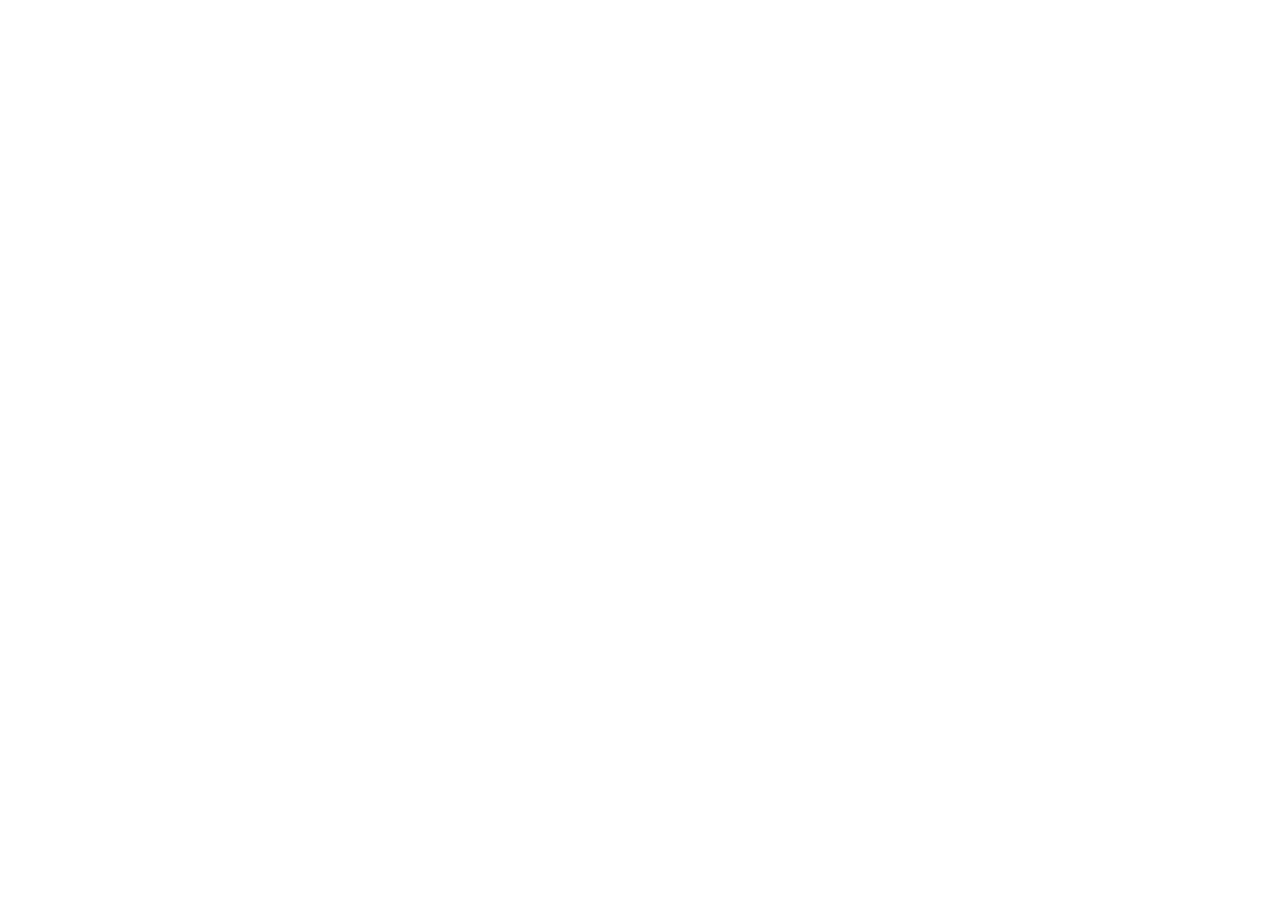
==== commit 825a954a: "v8.8.2 :  pnpm install  DEV-knop  indien nodig" ====
--- a/index.html
+++ b/index.html
@@ -12,11 +12,10 @@
     <!-- Font Awesome for Icons -->
     <link rel="stylesheet" href="https://cdnjs.cloudflare.com/ajax/libs/font-awesome/6.5.1/css/all.min.css" />
     <title>demo-bakkerij</title>
-    <script type="module" crossorigin src="./assets/index-BDIeFt6s.js"></script>
-    <link rel="stylesheet" crossorigin href="./assets/index-CRAQBehl.css">
   </head>
   <body>
     <div id="root"></div>
+    <script type="module" src="./src/main.jsx"></script>
     <script>
       if ('serviceWorker' in navigator) {
         window.addEventListener('load', () => {
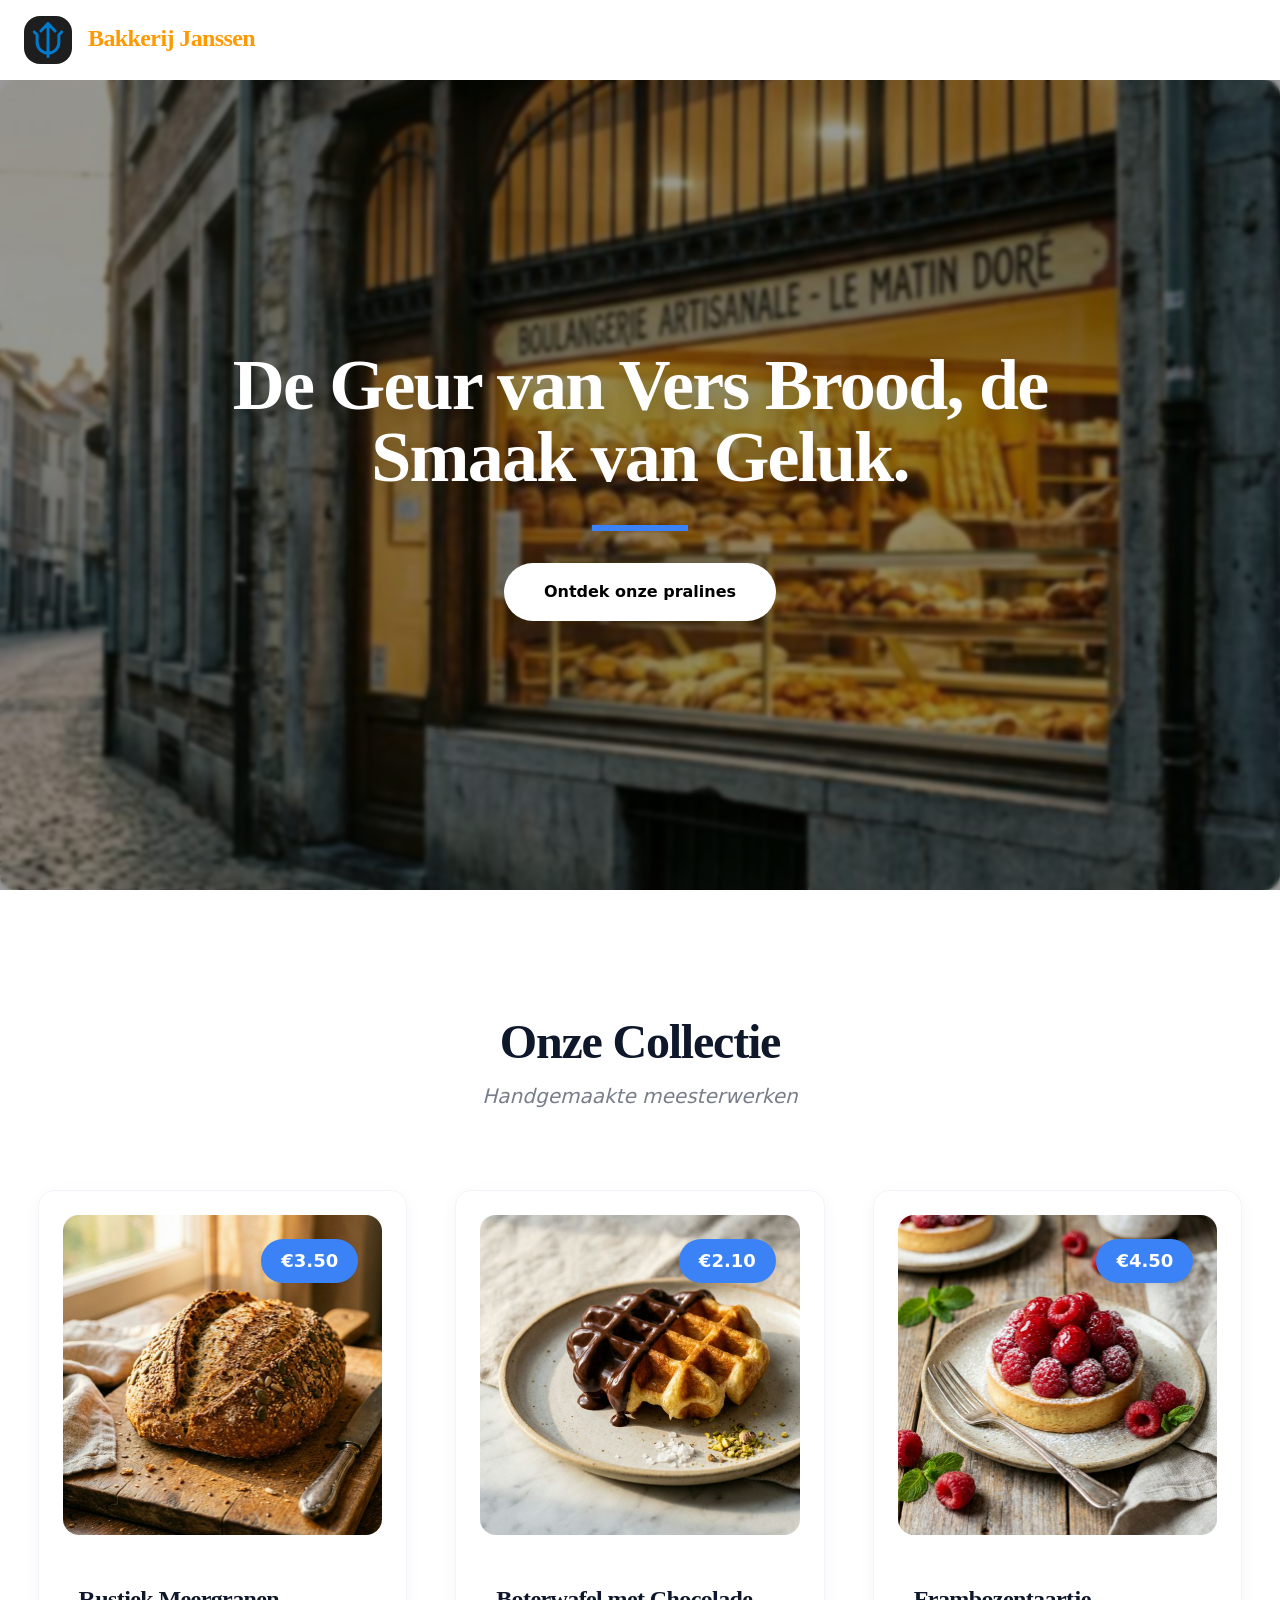
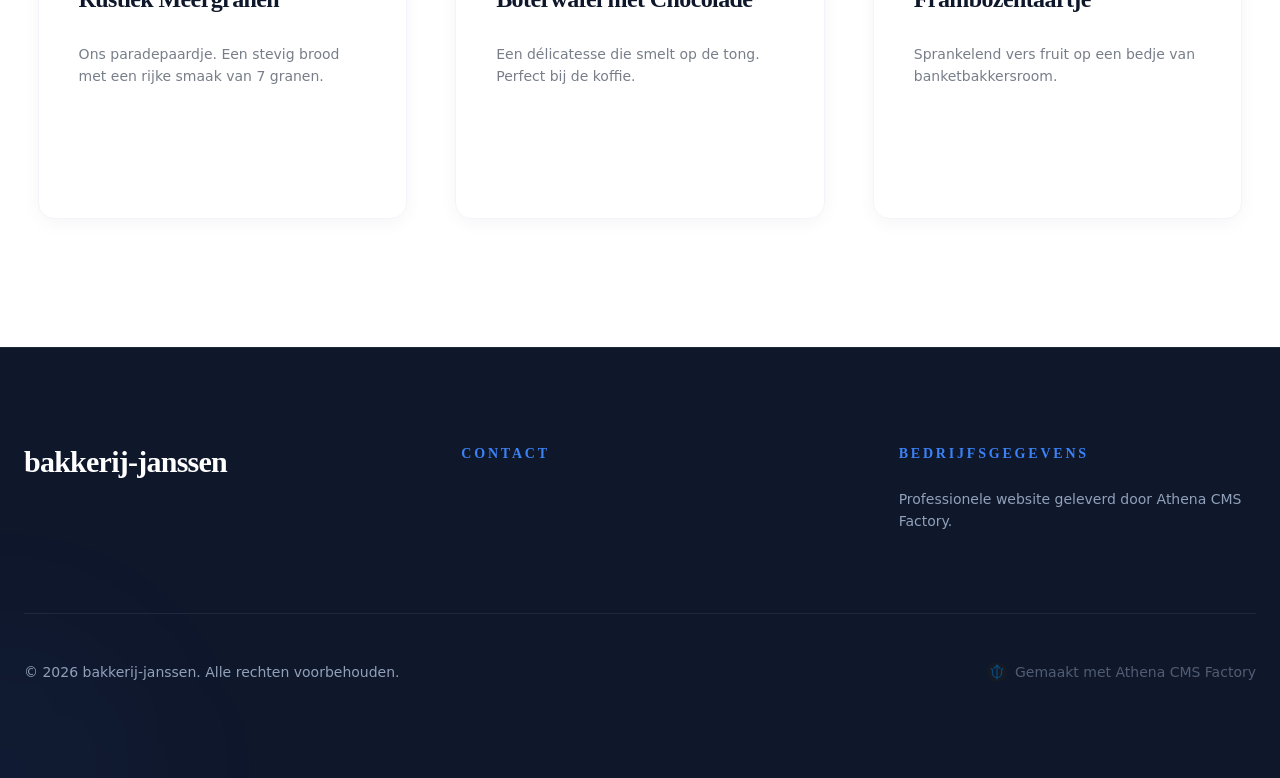
==== commit 2e6c04f3: "deploy: 825a954aea84d0a12d8c5c03db2ba814e790956e" ====
--- a/index.html
+++ b/index.html
@@ -12,10 +12,11 @@
     <!-- Font Awesome for Icons -->
     <link rel="stylesheet" href="https://cdnjs.cloudflare.com/ajax/libs/font-awesome/6.5.1/css/all.min.css" />
     <title>demo-bakkerij</title>
+    <script type="module" crossorigin src="./assets/index-D1TynGTO.js"></script>
+    <link rel="stylesheet" crossorigin href="./assets/index-DP-3aDxD.css">
   </head>
   <body>
     <div id="root"></div>
-    <script type="module" src="./src/main.jsx"></script>
     <script>
       if ('serviceWorker' in navigator) {
         window.addEventListener('load', () => {
--- a/assets/index-DP-3aDxD.css
+++ b/assets/index-DP-3aDxD.css
@@ -0,0 +1 @@
+@layer properties{@supports (((-webkit-hyphens:none)) and (not (margin-trim:inline))) or ((-moz-orient:inline) and (not (color:rgb(from red r g b)))){*,:before,:after,::backdrop{--tw-translate-x:0;--tw-translate-y:0;--tw-translate-z:0;--tw-rotate-x:initial;--tw-rotate-y:initial;--tw-rotate-z:initial;--tw-skew-x:initial;--tw-skew-y:initial;--tw-space-y-reverse:0;--tw-border-style:solid;--tw-gradient-position:initial;--tw-gradient-from:#0000;--tw-gradient-via:#0000;--tw-gradient-to:#0000;--tw-gradient-stops:initial;--tw-gradient-via-stops:initial;--tw-gradient-from-position:0%;--tw-gradient-via-position:50%;--tw-gradient-to-position:100%;--tw-leading:initial;--tw-font-weight:initial;--tw-tracking:initial;--tw-shadow:0 0 #0000;--tw-shadow-color:initial;--tw-shadow-alpha:100%;--tw-inset-shadow:0 0 #0000;--tw-inset-shadow-color:initial;--tw-inset-shadow-alpha:100%;--tw-ring-color:initial;--tw-ring-shadow:0 0 #0000;--tw-inset-ring-color:initial;--tw-inset-ring-shadow:0 0 #0000;--tw-ring-inset:initial;--tw-ring-offset-width:0px;--tw-ring-offset-color:#fff;--tw-ring-offset-shadow:0 0 #0000;--tw-outline-style:solid;--tw-blur:initial;--tw-brightness:initial;--tw-contrast:initial;--tw-grayscale:initial;--tw-hue-rotate:initial;--tw-invert:initial;--tw-opacity:initial;--tw-saturate:initial;--tw-sepia:initial;--tw-drop-shadow:initial;--tw-drop-shadow-color:initial;--tw-drop-shadow-alpha:100%;--tw-drop-shadow-size:initial;--tw-backdrop-blur:initial;--tw-backdrop-brightness:initial;--tw-backdrop-contrast:initial;--tw-backdrop-grayscale:initial;--tw-backdrop-hue-rotate:initial;--tw-backdrop-invert:initial;--tw-backdrop-opacity:initial;--tw-backdrop-saturate:initial;--tw-backdrop-sepia:initial;--tw-duration:initial;--tw-ease:initial;--tw-scale-x:1;--tw-scale-y:1;--tw-scale-z:1;--tw-content:""}}}@layer theme{:root,:host{--font-sans:"Inter", ui-sans-serif, system-ui, sans-serif;--font-serif:"Playfair Display", ui-serif, Georgia, serif;--font-mono:ui-monospace, SFMono-Regular, Menlo, Monaco, Consolas, "Liberation Mono", "Courier New", monospace;--color-red-50:oklch(97.1% .013 17.38);--color-red-500:oklch(63.7% .237 25.331);--color-red-900:oklch(39.6% .141 25.723);--color-amber-500:oklch(76.9% .188 70.08);--color-green-50:oklch(98.2% .018 155.826);--color-green-500:oklch(72.3% .219 149.579);--color-green-600:oklch(62.7% .194 149.214);--color-green-700:oklch(52.7% .154 150.069);--color-green-800:oklch(44.8% .119 151.328);--color-blue-50:oklch(97% .014 254.604);--color-blue-100:oklch(93.2% .032 255.585);--color-blue-200:oklch(88.2% .059 254.128);--color-blue-400:oklch(70.7% .165 254.624);--color-blue-500:oklch(62.3% .214 259.815);--color-blue-600:oklch(54.6% .245 262.881);--color-blue-700:oklch(48.8% .243 264.376);--color-blue-800:oklch(42.4% .199 265.638);--color-blue-900:oklch(37.9% .146 265.522);--color-indigo-600:oklch(51.1% .262 276.966);--color-slate-50:oklch(98.4% .003 247.858);--color-slate-100:oklch(96.8% .007 247.896);--color-slate-200:oklch(92.9% .013 255.508);--color-slate-300:oklch(86.9% .022 252.894);--color-slate-400:oklch(70.4% .04 256.788);--color-slate-500:oklch(55.4% .046 257.417);--color-slate-600:oklch(44.6% .043 257.281);--color-slate-700:oklch(37.2% .044 257.287);--color-slate-800:oklch(27.9% .041 260.031);--color-slate-900:oklch(20.8% .042 265.755);--color-black:#000;--color-white:#fff;--spacing:.25rem;--container-md:28rem;--container-2xl:42rem;--container-4xl:56rem;--container-6xl:72rem;--container-7xl:80rem;--text-xs:.75rem;--text-xs--line-height:calc(1 / .75);--text-sm:.875rem;--text-sm--line-height:calc(1.25 / .875);--text-lg:1.125rem;--text-lg--line-height:calc(1.75 / 1.125);--text-xl:1.25rem;--text-xl--line-height:calc(1.75 / 1.25);--text-2xl:1.5rem;--text-2xl--line-height:calc(2 / 1.5);--text-3xl:1.875rem;--text-3xl--line-height: 1.2 ;--text-4xl:2.25rem;--text-4xl--line-height:calc(2.5 / 2.25);--text-5xl:3rem;--text-5xl--line-height:1;--text-6xl:3.75rem;--text-6xl--line-height:1;--text-7xl:4.5rem;--text-7xl--line-height:1;--font-weight-light:300;--font-weight-medium:500;--font-weight-semibold:600;--font-weight-bold:700;--font-weight-black:900;--tracking-tight:-.025em;--tracking-widest:.1em;--leading-tight:1.25;--leading-relaxed:1.625;--radius-sm:.25rem;--radius-lg:.5rem;--radius-xl:.75rem;--radius-2xl:1rem;--radius-3xl:1.5rem;--drop-shadow-xl:0 9px 7px #0000001a;--ease-out:cubic-bezier(0, 0, .2, 1);--blur-sm:8px;--default-transition-duration:.15s;--default-transition-timing-function:cubic-bezier(.4, 0, .2, 1);--default-font-family:var(--font-sans);--default-mono-font-family:var(--font-mono);--color-primary:#0f172a;--color-secondary:#64748b;--color-accent:#3b82f6;--color-button-bg:#3b82f6;--color-card-bg:#fff;--color-header-bg:#fff;--color-background:#fff;--color-surface:#f8fafc;--color-text:#1e293b;--color-heading:#0f172a;--color-title:#0f172a;--radius-custom:1rem;--shadow-main:0 4px 20px -2px #0000000d}}@layer base{*,:after,:before,::backdrop{box-sizing:border-box;border:0 solid;margin:0;padding:0}::file-selector-button{box-sizing:border-box;border:0 solid;margin:0;padding:0}html,:host{-webkit-text-size-adjust:100%;-moz-tab-size:4;tab-size:4;line-height:1.5;font-family:var(--default-font-family,ui-sans-serif, system-ui, sans-serif, "Apple Color Emoji", "Segoe UI Emoji", "Segoe UI Symbol", "Noto Color Emoji");font-feature-settings:var(--default-font-feature-settings,normal);font-variation-settings:var(--default-font-variation-settings,normal);-webkit-tap-highlight-color:transparent}hr{height:0;color:inherit;border-top-width:1px}abbr:where([title]){-webkit-text-decoration:underline dotted;text-decoration:underline dotted}h1,h2,h3,h4,h5,h6{font-size:inherit;font-weight:inherit}a{color:inherit;-webkit-text-decoration:inherit;text-decoration:inherit}b,strong{font-weight:bolder}code,kbd,samp,pre{font-family:var(--default-mono-font-family,ui-monospace, SFMono-Regular, Menlo, Monaco, Consolas, "Liberation Mono", "Courier New", monospace);font-feature-settings:var(--default-mono-font-feature-settings,normal);font-variation-settings:var(--default-mono-font-variation-settings,normal);font-size:1em}small{font-size:80%}sub,sup{vertical-align:baseline;font-size:75%;line-height:0;position:relative}sub{bottom:-.25em}sup{top:-.5em}table{text-indent:0;border-color:inherit;border-collapse:collapse}:-moz-focusring{outline:auto}progress{vertical-align:baseline}summary{display:list-item}ol,ul,menu{list-style:none}img,svg,video,canvas,audio,iframe,embed,object{vertical-align:middle;display:block}img,video{max-width:100%;height:auto}button,input,select,optgroup,textarea{font:inherit;font-feature-settings:inherit;font-variation-settings:inherit;letter-spacing:inherit;color:inherit;opacity:1;background-color:#0000;border-radius:0}::file-selector-button{font:inherit;font-feature-settings:inherit;font-variation-settings:inherit;letter-spacing:inherit;color:inherit;opacity:1;background-color:#0000;border-radius:0}:where(select:is([multiple],[size])) optgroup{font-weight:bolder}:where(select:is([multiple],[size])) optgroup option{padding-inline-start:20px}::file-selector-button{margin-inline-end:4px}::placeholder{opacity:1}@supports (not ((-webkit-appearance:-apple-pay-button))) or (contain-intrinsic-size:1px){::placeholder{color:currentColor}@supports (color:color-mix(in lab,red,red)){::placeholder{color:color-mix(in oklab,currentcolor 50%,transparent)}}}textarea{resize:vertical}::-webkit-search-decoration{-webkit-appearance:none}::-webkit-date-and-time-value{min-height:1lh;text-align:inherit}::-webkit-datetime-edit{display:inline-flex}::-webkit-datetime-edit-fields-wrapper{padding:0}::-webkit-datetime-edit{padding-block:0}::-webkit-datetime-edit-year-field{padding-block:0}::-webkit-datetime-edit-month-field{padding-block:0}::-webkit-datetime-edit-day-field{padding-block:0}::-webkit-datetime-edit-hour-field{padding-block:0}::-webkit-datetime-edit-minute-field{padding-block:0}::-webkit-datetime-edit-second-field{padding-block:0}::-webkit-datetime-edit-millisecond-field{padding-block:0}::-webkit-datetime-edit-meridiem-field{padding-block:0}::-webkit-calendar-picker-indicator{line-height:1}:-moz-ui-invalid{box-shadow:none}button,input:where([type=button],[type=reset],[type=submit]){-webkit-appearance:button;-moz-appearance:button;appearance:button}::file-selector-button{-webkit-appearance:button;-moz-appearance:button;appearance:button}::-webkit-inner-spin-button{height:auto}::-webkit-outer-spin-button{height:auto}[hidden]:where(:not([hidden=until-found])){display:none!important}:root{color-scheme:light;scroll-behavior:smooth;--color-primary:#0f172a;--color-heading:#0f172a;--color-title:#0f172a;--color-accent:#3b82f6;--color-button-bg:#3b82f6;--color-card-bg:#fff;--color-header-bg:#fff;--color-surface:#fff;--color-background:#fff;--color-text:#1e293b;--radius-custom:1rem;--shadow-main:0 4px 20px -2px #0000000d}:root.dark{color-scheme:dark;--color-primary:#fff;--color-heading:#fff;--color-title:#fff;--color-accent:#60a5fa;--color-button-bg:#60a5fa;--color-card-bg:#1e293b;--color-header-bg:#0f172a;--color-surface:#1e293b;--color-background:#0f172a;--color-text:#f8fafc;--shadow-main:0 10px 40px #0000004d}body{background-color:var(--color-background);color:var(--color-text);font-family:var(--font-sans);-webkit-font-smoothing:antialiased;line-height:1.6}h1{color:var(--color-title);font-family:var(--font-serif);letter-spacing:-.025em;font-weight:700;line-height:1.2}h2,h3,h4{color:var(--color-heading);font-family:var(--font-serif);letter-spacing:-.025em;font-weight:700;line-height:1.2}@starting-style{section{opacity:0;transform:translateY(20px)}}section{transition:opacity .8s,transform .8s}img{object-fit:cover;border-radius:var(--radius-custom);max-width:100%;height:auto}button{cursor:pointer}}@layer components{.btn-primary{padding-inline:calc(var(--spacing) * 6);padding-block:calc(var(--spacing) * 3);--tw-font-weight:var(--font-weight-semibold);font-weight:var(--font-weight-semibold);color:var(--color-white);--tw-shadow:0 20px 25px -5px var(--tw-shadow-color,#0000001a), 0 8px 10px -6px var(--tw-shadow-color,#0000001a);box-shadow:var(--tw-inset-shadow),var(--tw-inset-ring-shadow),var(--tw-ring-offset-shadow),var(--tw-ring-shadow),var(--tw-shadow);transition-property:all;transition-timing-function:var(--tw-ease,var(--default-transition-timing-function));transition-duration:var(--tw-duration,var(--default-transition-duration));border-radius:3.40282e38px}@media(hover:hover){.btn-primary:hover{--tw-scale-x:105%;--tw-scale-y:105%;--tw-scale-z:105%;scale:var(--tw-scale-x) var(--tw-scale-y)}}.btn-primary:active{--tw-scale-x:95%;--tw-scale-y:95%;--tw-scale-z:95%;scale:var(--tw-scale-x) var(--tw-scale-y)}.btn-primary{background-color:var(--color-button-bg);box-shadow:0 8px 30px #0000001a}.card{border-radius:var(--radius-3xl);border-style:var(--tw-border-style);border-width:1px;border-color:var(--color-slate-100);padding:calc(var(--spacing) * 6);--tw-shadow:var(--shadow-main);box-shadow:var(--tw-inset-shadow),var(--tw-inset-ring-shadow),var(--tw-ring-offset-shadow),var(--tw-ring-shadow),var(--tw-shadow);transition-property:transform,translate,scale,rotate;transition-timing-function:var(--tw-ease,var(--default-transition-timing-function));transition-duration:var(--tw-duration,var(--default-transition-duration))}@media(hover:hover){.card:hover{--tw-translate-y:calc(var(--spacing) * -1);translate:var(--tw-translate-x) var(--tw-translate-y)}}.card{background-color:var(--color-card-bg)}.badge{background-color:#3b82f61a;border-radius:3.40282e38px}@supports (color:color-mix(in lab,red,red)){.badge{background-color:color-mix(in oklab,var(--color-accent) 10%,transparent)}}.badge{padding-inline:calc(var(--spacing) * 3);padding-block:calc(var(--spacing) * 1);font-size:var(--text-xs);line-height:var(--tw-leading,var(--text-xs--line-height));--tw-font-weight:var(--font-weight-bold);font-weight:var(--font-weight-bold);--tw-tracking:var(--tracking-widest);letter-spacing:var(--tracking-widest);color:var(--color-accent);text-transform:uppercase}.cart-overlay-backdrop{inset:calc(var(--spacing) * 0);z-index:2000;background-color:#000000b3;justify-content:flex-end;display:flex;position:fixed}@supports (color:color-mix(in lab,red,red)){.cart-overlay-backdrop{background-color:color-mix(in oklab,var(--color-black) 70%,transparent)}}.cart-overlay-backdrop{--tw-backdrop-blur:blur(var(--blur-sm));-webkit-backdrop-filter:var(--tw-backdrop-blur,) var(--tw-backdrop-brightness,) var(--tw-backdrop-contrast,) var(--tw-backdrop-grayscale,) var(--tw-backdrop-hue-rotate,) var(--tw-backdrop-invert,) var(--tw-backdrop-opacity,) var(--tw-backdrop-saturate,) var(--tw-backdrop-sepia,);backdrop-filter:var(--tw-backdrop-blur,) var(--tw-backdrop-brightness,) var(--tw-backdrop-contrast,) var(--tw-backdrop-grayscale,) var(--tw-backdrop-hue-rotate,) var(--tw-backdrop-invert,) var(--tw-backdrop-opacity,) var(--tw-backdrop-saturate,) var(--tw-backdrop-sepia,)}.cart-overlay{background-color:var(--color-background);width:100%;height:100%;max-width:var(--container-md);padding:calc(var(--spacing) * 8);--tw-shadow:0 25px 50px -12px var(--tw-shadow-color,#00000040);box-shadow:var(--tw-inset-shadow),var(--tw-inset-ring-shadow),var(--tw-ring-offset-shadow),var(--tw-ring-shadow),var(--tw-shadow);flex-direction:column;animation:.3s ease-out slideIn;display:flex}@keyframes slideIn{0%{transform:translate(100%)}to{transform:translate(0)}}.cart-item{border-bottom-style:var(--tw-border-style);border-bottom-width:1px;border-color:var(--color-slate-100);padding-block:calc(var(--spacing) * 4);justify-content:space-between;align-items:center;display:flex}.checkout-btn{border-radius:var(--radius-2xl);background-color:var(--color-accent);width:100%;padding-block:calc(var(--spacing) * 4);--tw-font-weight:var(--font-weight-bold);font-weight:var(--font-weight-bold);color:var(--color-white);--tw-shadow:0 20px 25px -5px var(--tw-shadow-color,#0000001a), 0 8px 10px -6px var(--tw-shadow-color,#0000001a);box-shadow:var(--tw-inset-shadow),var(--tw-inset-ring-shadow),var(--tw-ring-offset-shadow),var(--tw-ring-shadow),var(--tw-shadow);--tw-shadow-color:#3b82f633}@supports (color:color-mix(in lab,red,red)){.checkout-btn{--tw-shadow-color:color-mix(in oklab, color-mix(in oklab, var(--color-accent) 20%, transparent) var(--tw-shadow-alpha), transparent)}}.checkout-btn{transition-property:transform,translate,scale,rotate;transition-timing-function:var(--tw-ease,var(--default-transition-timing-function));transition-duration:var(--tw-duration,var(--default-transition-duration))}@media(hover:hover){.checkout-btn:hover{scale:1.02}}}@layer utilities{.pointer-events-none{pointer-events:none}.visible{visibility:visible}.absolute{position:absolute}.fixed{position:fixed}.relative{position:relative}.inset-0{inset:calc(var(--spacing) * 0)}.top-0{top:calc(var(--spacing) * 0)}.top-4{top:calc(var(--spacing) * 4)}.top-6{top:calc(var(--spacing) * 6)}.right-0{right:calc(var(--spacing) * 0)}.right-4{right:calc(var(--spacing) * 4)}.right-6{right:calc(var(--spacing) * 6)}.bottom-0{bottom:calc(var(--spacing) * 0)}.left-0{left:calc(var(--spacing) * 0)}.z-0{z-index:0}.z-10{z-index:10}.z-40{z-index:40}.z-\[200\]{z-index:200}.z-\[1000\]{z-index:1000}.z-\[2000\]{z-index:2000}.order-1{order:1}.order-2{order:2}.container{width:100%}@media(min-width:40rem){.container{max-width:40rem}}@media(min-width:48rem){.container{max-width:48rem}}@media(min-width:64rem){.container{max-width:64rem}}@media(min-width:80rem){.container{max-width:80rem}}@media(min-width:96rem){.container{max-width:96rem}}.mx-auto{margin-inline:auto}.my-10{margin-block:calc(var(--spacing) * 10)}.mt-1{margin-top:calc(var(--spacing) * 1)}.mt-2{margin-top:calc(var(--spacing) * 2)}.mt-4{margin-top:calc(var(--spacing) * 4)}.mt-6{margin-top:calc(var(--spacing) * 6)}.mt-auto{margin-top:auto}.mr-2{margin-right:calc(var(--spacing) * 2)}.-mb-32{margin-bottom:calc(var(--spacing) * -32)}.mb-1{margin-bottom:calc(var(--spacing) * 1)}.mb-2{margin-bottom:calc(var(--spacing) * 2)}.mb-3{margin-bottom:calc(var(--spacing) * 3)}.mb-4{margin-bottom:calc(var(--spacing) * 4)}.mb-6{margin-bottom:calc(var(--spacing) * 6)}.mb-8{margin-bottom:calc(var(--spacing) * 8)}.mb-20{margin-bottom:calc(var(--spacing) * 20)}.-ml-32{margin-left:calc(var(--spacing) * -32)}.ml-1{margin-left:calc(var(--spacing) * 1)}.ml-2{margin-left:calc(var(--spacing) * 2)}.line-clamp-3{-webkit-line-clamp:3;-webkit-box-orient:vertical;display:-webkit-box;overflow:hidden}.block{display:block}.contents{display:contents}.flex{display:flex}.grid{display:grid}.hidden{display:none}.inline-block{display:inline-block}.inline-flex{display:inline-flex}.aspect-square{aspect-ratio:1}.h-1{height:calc(var(--spacing) * 1)}.h-1\.5{height:calc(var(--spacing) * 1.5)}.h-3{height:calc(var(--spacing) * 3)}.h-4{height:calc(var(--spacing) * 4)}.h-5{height:calc(var(--spacing) * 5)}.h-8{height:calc(var(--spacing) * 8)}.h-10{height:calc(var(--spacing) * 10)}.h-12{height:calc(var(--spacing) * 12)}.h-20{height:calc(var(--spacing) * 20)}.h-24{height:calc(var(--spacing) * 24)}.h-64{height:calc(var(--spacing) * 64)}.h-\[90vh\]{height:90vh}.h-full{height:100%}.max-h-\[50vh\]{max-height:50vh}.max-h-\[80vh\]{max-height:80vh}.min-h-\[4rem\]{min-height:4rem}.min-h-screen{min-height:100vh}.w-3{width:calc(var(--spacing) * 3)}.w-4{width:calc(var(--spacing) * 4)}.w-5{width:calc(var(--spacing) * 5)}.w-8{width:calc(var(--spacing) * 8)}.w-10{width:calc(var(--spacing) * 10)}.w-12{width:calc(var(--spacing) * 12)}.w-20{width:calc(var(--spacing) * 20)}.w-24{width:calc(var(--spacing) * 24)}.w-64{width:calc(var(--spacing) * 64)}.w-full{width:100%}.max-w-2xl{max-width:var(--container-2xl)}.max-w-4xl{max-width:var(--container-4xl)}.max-w-6xl{max-width:var(--container-6xl)}.max-w-7xl{max-width:var(--container-7xl)}.max-w-md{max-width:var(--container-md)}.min-w-\[300px\]{min-width:300px}.flex-shrink-0{flex-shrink:0}.flex-grow{flex-grow:1}.translate-x-0{--tw-translate-x:calc(var(--spacing) * 0);translate:var(--tw-translate-x) var(--tw-translate-y)}.transform{transform:var(--tw-rotate-x,) var(--tw-rotate-y,) var(--tw-rotate-z,) var(--tw-skew-x,) var(--tw-skew-y,)}.cursor-not-allowed{cursor:not-allowed}.cursor-pointer{cursor:pointer}.grid-cols-1{grid-template-columns:repeat(1,minmax(0,1fr))}.flex-col{flex-direction:column}.flex-wrap{flex-wrap:wrap}.items-center{align-items:center}.items-end{align-items:flex-end}.items-stretch{align-items:stretch}.justify-between{justify-content:space-between}.justify-center{justify-content:center}.justify-end{justify-content:flex-end}.gap-2{gap:calc(var(--spacing) * 2)}.gap-3{gap:calc(var(--spacing) * 3)}.gap-4{gap:calc(var(--spacing) * 4)}.gap-6{gap:calc(var(--spacing) * 6)}.gap-8{gap:calc(var(--spacing) * 8)}.gap-12{gap:calc(var(--spacing) * 12)}.gap-16{gap:calc(var(--spacing) * 16)}.gap-20{gap:calc(var(--spacing) * 20)}:where(.space-y-1>:not(:last-child)){--tw-space-y-reverse:0;margin-block-start:calc(calc(var(--spacing) * 1) * var(--tw-space-y-reverse));margin-block-end:calc(calc(var(--spacing) * 1) * calc(1 - var(--tw-space-y-reverse)))}:where(.space-y-2>:not(:last-child)){--tw-space-y-reverse:0;margin-block-start:calc(calc(var(--spacing) * 2) * var(--tw-space-y-reverse));margin-block-end:calc(calc(var(--spacing) * 2) * calc(1 - var(--tw-space-y-reverse)))}:where(.space-y-4>:not(:last-child)){--tw-space-y-reverse:0;margin-block-start:calc(calc(var(--spacing) * 4) * var(--tw-space-y-reverse));margin-block-end:calc(calc(var(--spacing) * 4) * calc(1 - var(--tw-space-y-reverse)))}:where(.space-y-6>:not(:last-child)){--tw-space-y-reverse:0;margin-block-start:calc(calc(var(--spacing) * 6) * var(--tw-space-y-reverse));margin-block-end:calc(calc(var(--spacing) * 6) * calc(1 - var(--tw-space-y-reverse)))}:where(.space-y-8>:not(:last-child)){--tw-space-y-reverse:0;margin-block-start:calc(calc(var(--spacing) * 8) * var(--tw-space-y-reverse));margin-block-end:calc(calc(var(--spacing) * 8) * calc(1 - var(--tw-space-y-reverse)))}.self-start{align-self:flex-start}.overflow-hidden{overflow:hidden}.overflow-y-auto{overflow-y:auto}.rounded{border-radius:.25rem}.rounded-2xl{border-radius:var(--radius-2xl)}.rounded-3xl{border-radius:var(--radius-3xl)}.rounded-\[2rem\]{border-radius:2rem}.rounded-\[3rem\]{border-radius:3rem}.rounded-full{border-radius:3.40282e38px}.rounded-lg{border-radius:var(--radius-lg)}.rounded-sm{border-radius:var(--radius-sm)}.rounded-xl{border-radius:var(--radius-xl)}.border{border-style:var(--tw-border-style);border-width:1px}.border-t{border-top-style:var(--tw-border-style);border-top-width:1px}.border-b{border-bottom-style:var(--tw-border-style);border-bottom-width:1px}.border-l{border-left-style:var(--tw-border-style);border-left-width:1px}.border-none{--tw-border-style:none;border-style:none}.border-accent\/30{border-color:#3b82f64d}@supports (color:color-mix(in lab,red,red)){.border-accent\/30{border-color:color-mix(in oklab,var(--color-accent) 30%,transparent)}}.border-blue-200{border-color:var(--color-blue-200)}.border-slate-100{border-color:var(--color-slate-100)}.border-slate-200{border-color:var(--color-slate-200)}.border-slate-800{border-color:var(--color-slate-800)}.border-white\/10{border-color:#ffffff1a}@supports (color:color-mix(in lab,red,red)){.border-white\/10{border-color:color-mix(in oklab,var(--color-white) 10%,transparent)}}.border-white\/20{border-color:#fff3}@supports (color:color-mix(in lab,red,red)){.border-white\/20{border-color:color-mix(in oklab,var(--color-white) 20%,transparent)}}.bg-\[var\(--color-background\)\]{background-color:var(--color-background)}.bg-accent{background-color:var(--color-accent)}.bg-accent\/5{background-color:#3b82f60d}@supports (color:color-mix(in lab,red,red)){.bg-accent\/5{background-color:color-mix(in oklab,var(--color-accent) 5%,transparent)}}.bg-accent\/10{background-color:#3b82f61a}@supports (color:color-mix(in lab,red,red)){.bg-accent\/10{background-color:color-mix(in oklab,var(--color-accent) 10%,transparent)}}.bg-accent\/20{background-color:#3b82f633}@supports (color:color-mix(in lab,red,red)){.bg-accent\/20{background-color:color-mix(in oklab,var(--color-accent) 20%,transparent)}}.bg-background{background-color:var(--color-background)}.bg-black{background-color:var(--color-black)}.bg-black\/40{background-color:#0006}@supports (color:color-mix(in lab,red,red)){.bg-black\/40{background-color:color-mix(in oklab,var(--color-black) 40%,transparent)}}.bg-black\/50{background-color:#00000080}@supports (color:color-mix(in lab,red,red)){.bg-black\/50{background-color:color-mix(in oklab,var(--color-black) 50%,transparent)}}.bg-black\/80{background-color:#000c}@supports (color:color-mix(in lab,red,red)){.bg-black\/80{background-color:color-mix(in oklab,var(--color-black) 80%,transparent)}}.bg-blue-50{background-color:var(--color-blue-50)}.bg-blue-600{background-color:var(--color-blue-600)}.bg-blue-600\/40{background-color:#155dfc66}@supports (color:color-mix(in lab,red,red)){.bg-blue-600\/40{background-color:color-mix(in oklab,var(--color-blue-600) 40%,transparent)}}.bg-green-50{background-color:var(--color-green-50)}.bg-green-500{background-color:var(--color-green-500)}.bg-green-600{background-color:var(--color-green-600)}.bg-primary{background-color:var(--color-primary)}.bg-red-500{background-color:var(--color-red-500)}.bg-slate-50{background-color:var(--color-slate-50)}.bg-slate-100{background-color:var(--color-slate-100)}.bg-slate-200{background-color:var(--color-slate-200)}.bg-slate-300{background-color:var(--color-slate-300)}.bg-slate-900{background-color:var(--color-slate-900)}.bg-surface{background-color:var(--color-surface)}.bg-transparent{background-color:#0000}.bg-white{background-color:var(--color-white)}.bg-white\/90{background-color:#ffffffe6}@supports (color:color-mix(in lab,red,red)){.bg-white\/90{background-color:color-mix(in oklab,var(--color-white) 90%,transparent)}}.bg-white\/95{background-color:#fffffff2}@supports (color:color-mix(in lab,red,red)){.bg-white\/95{background-color:color-mix(in oklab,var(--color-white) 95%,transparent)}}.bg-gradient-to-r{--tw-gradient-position:to right in oklab;background-image:linear-gradient(var(--tw-gradient-stops))}.from-blue-600{--tw-gradient-from:var(--color-blue-600);--tw-gradient-stops:var(--tw-gradient-via-stops,var(--tw-gradient-position), var(--tw-gradient-from) var(--tw-gradient-from-position), var(--tw-gradient-to) var(--tw-gradient-to-position))}.to-indigo-600{--tw-gradient-to:var(--color-indigo-600);--tw-gradient-stops:var(--tw-gradient-via-stops,var(--tw-gradient-position), var(--tw-gradient-from) var(--tw-gradient-from-position), var(--tw-gradient-to) var(--tw-gradient-to-position))}.object-contain{object-fit:contain}.object-cover{object-fit:cover}.p-1{padding:calc(var(--spacing) * 1)}.p-2{padding:calc(var(--spacing) * 2)}.p-4{padding:calc(var(--spacing) * 4)}.p-6{padding:calc(var(--spacing) * 6)}.p-8{padding:calc(var(--spacing) * 8)}.px-2{padding-inline:calc(var(--spacing) * 2)}.px-3{padding-inline:calc(var(--spacing) * 3)}.px-4{padding-inline:calc(var(--spacing) * 4)}.px-5{padding-inline:calc(var(--spacing) * 5)}.px-6{padding-inline:calc(var(--spacing) * 6)}.px-8{padding-inline:calc(var(--spacing) * 8)}.px-10{padding-inline:calc(var(--spacing) * 10)}.py-1{padding-block:calc(var(--spacing) * 1)}.py-2{padding-block:calc(var(--spacing) * 2)}.py-3{padding-block:calc(var(--spacing) * 3)}.py-4{padding-block:calc(var(--spacing) * 4)}.py-5{padding-block:calc(var(--spacing) * 5)}.py-8{padding-block:calc(var(--spacing) * 8)}.py-20{padding-block:calc(var(--spacing) * 20)}.py-24{padding-block:calc(var(--spacing) * 24)}.py-32{padding-block:calc(var(--spacing) * 32)}.pt-6{padding-top:calc(var(--spacing) * 6)}.pt-12{padding-top:calc(var(--spacing) * 12)}.pt-20{padding-top:calc(var(--spacing) * 20)}.pb-6{padding-bottom:calc(var(--spacing) * 6)}.pl-1{padding-left:calc(var(--spacing) * 1)}.text-center{text-align:center}.text-left{text-align:left}.font-mono{font-family:var(--font-mono)}.font-serif{font-family:var(--font-serif)}.text-2xl{font-size:var(--text-2xl);line-height:var(--tw-leading,var(--text-2xl--line-height))}.text-3xl{font-size:var(--text-3xl);line-height:var(--tw-leading,var(--text-3xl--line-height))}.text-4xl{font-size:var(--text-4xl);line-height:var(--tw-leading,var(--text-4xl--line-height))}.text-5xl{font-size:var(--text-5xl);line-height:var(--tw-leading,var(--text-5xl--line-height))}.text-6xl{font-size:var(--text-6xl);line-height:var(--tw-leading,var(--text-6xl--line-height))}.text-lg{font-size:var(--text-lg);line-height:var(--tw-leading,var(--text-lg--line-height))}.text-sm{font-size:var(--text-sm);line-height:var(--tw-leading,var(--text-sm--line-height))}.text-xl{font-size:var(--text-xl);line-height:var(--tw-leading,var(--text-xl--line-height))}.text-xs{font-size:var(--text-xs);line-height:var(--tw-leading,var(--text-xs--line-height))}.text-\[10px\]{font-size:10px}.leading-none{--tw-leading:1;line-height:1}.leading-relaxed{--tw-leading:var(--leading-relaxed);line-height:var(--leading-relaxed)}.leading-tight{--tw-leading:var(--leading-tight);line-height:var(--leading-tight)}.font-black{--tw-font-weight:var(--font-weight-black);font-weight:var(--font-weight-black)}.font-bold{--tw-font-weight:var(--font-weight-bold);font-weight:var(--font-weight-bold)}.font-light{--tw-font-weight:var(--font-weight-light);font-weight:var(--font-weight-light)}.font-medium{--tw-font-weight:var(--font-weight-medium);font-weight:var(--font-weight-medium)}.tracking-\[0\.2em\]{--tw-tracking:.2em;letter-spacing:.2em}.tracking-\[0\.3em\]{--tw-tracking:.3em;letter-spacing:.3em}.tracking-tight{--tw-tracking:var(--tracking-tight);letter-spacing:var(--tracking-tight)}.tracking-widest{--tw-tracking:var(--tracking-widest);letter-spacing:var(--tracking-widest)}.text-\[var\(--color-heading\)\]{color:var(--color-heading)}.text-\[var\(--color-text\)\]{color:var(--color-text)}.text-accent{color:var(--color-accent)}.text-amber-500{color:var(--color-amber-500)}.text-black{color:var(--color-black)}.text-blue-900{color:var(--color-blue-900)}.text-green-700{color:var(--color-green-700)}.text-green-800{color:var(--color-green-800)}.text-primary{color:var(--color-primary)}.text-secondary{color:var(--color-secondary)}.text-slate-400{color:var(--color-slate-400)}.text-slate-500{color:var(--color-slate-500)}.text-slate-700{color:var(--color-slate-700)}.text-slate-900{color:var(--color-slate-900)}.text-white{color:var(--color-white)}.uppercase{text-transform:uppercase}.italic{font-style:italic}.opacity-0{opacity:0}.opacity-40{opacity:.4}.opacity-50{opacity:.5}.opacity-60{opacity:.6}.opacity-80{opacity:.8}.shadow-2xl{--tw-shadow:0 25px 50px -12px var(--tw-shadow-color,#00000040);box-shadow:var(--tw-inset-shadow),var(--tw-inset-ring-shadow),var(--tw-ring-offset-shadow),var(--tw-ring-shadow),var(--tw-shadow)}.shadow-inner{--tw-shadow:inset 0 2px 4px 0 var(--tw-shadow-color,#0000000d);box-shadow:var(--tw-inset-shadow),var(--tw-inset-ring-shadow),var(--tw-ring-offset-shadow),var(--tw-ring-shadow),var(--tw-shadow)}.shadow-lg{--tw-shadow:0 10px 15px -3px var(--tw-shadow-color,#0000001a), 0 4px 6px -4px var(--tw-shadow-color,#0000001a);box-shadow:var(--tw-inset-shadow),var(--tw-inset-ring-shadow),var(--tw-ring-offset-shadow),var(--tw-ring-shadow),var(--tw-shadow)}.shadow-sm{--tw-shadow:0 1px 3px 0 var(--tw-shadow-color,#0000001a), 0 1px 2px -1px var(--tw-shadow-color,#0000001a);box-shadow:var(--tw-inset-shadow),var(--tw-inset-ring-shadow),var(--tw-ring-offset-shadow),var(--tw-ring-shadow),var(--tw-shadow)}.shadow-soft{--tw-shadow:var(--shadow-main);box-shadow:var(--tw-inset-shadow),var(--tw-inset-ring-shadow),var(--tw-ring-offset-shadow),var(--tw-ring-shadow),var(--tw-shadow)}.shadow-xl{--tw-shadow:0 20px 25px -5px var(--tw-shadow-color,#0000001a), 0 8px 10px -6px var(--tw-shadow-color,#0000001a);box-shadow:var(--tw-inset-shadow),var(--tw-inset-ring-shadow),var(--tw-ring-offset-shadow),var(--tw-ring-shadow),var(--tw-shadow)}.shadow-accent\/20{--tw-shadow-color:#3b82f633}@supports (color:color-mix(in lab,red,red)){.shadow-accent\/20{--tw-shadow-color:color-mix(in oklab, color-mix(in oklab, var(--color-accent) 20%, transparent) var(--tw-shadow-alpha), transparent)}}.shadow-primary\/20{--tw-shadow-color:#0f172a33}@supports (color:color-mix(in lab,red,red)){.shadow-primary\/20{--tw-shadow-color:color-mix(in oklab, color-mix(in oklab, var(--color-primary) 20%, transparent) var(--tw-shadow-alpha), transparent)}}.outline{outline-style:var(--tw-outline-style);outline-width:1px}.blur-\[80px\]{--tw-blur:blur(80px);filter:var(--tw-blur,) var(--tw-brightness,) var(--tw-contrast,) var(--tw-grayscale,) var(--tw-hue-rotate,) var(--tw-invert,) var(--tw-saturate,) var(--tw-sepia,) var(--tw-drop-shadow,)}.drop-shadow-xl{--tw-drop-shadow-size:drop-shadow(0 9px 7px var(--tw-drop-shadow-color,#0000001a));--tw-drop-shadow:drop-shadow(var(--drop-shadow-xl));filter:var(--tw-blur,) var(--tw-brightness,) var(--tw-contrast,) var(--tw-grayscale,) var(--tw-hue-rotate,) var(--tw-invert,) var(--tw-saturate,) var(--tw-sepia,) var(--tw-drop-shadow,)}.backdrop-blur-\[2px\]{--tw-backdrop-blur:blur(2px);-webkit-backdrop-filter:var(--tw-backdrop-blur,) var(--tw-backdrop-brightness,) var(--tw-backdrop-contrast,) var(--tw-backdrop-grayscale,) var(--tw-backdrop-hue-rotate,) var(--tw-backdrop-invert,) var(--tw-backdrop-opacity,) var(--tw-backdrop-saturate,) var(--tw-backdrop-sepia,);backdrop-filter:var(--tw-backdrop-blur,) var(--tw-backdrop-brightness,) var(--tw-backdrop-contrast,) var(--tw-backdrop-grayscale,) var(--tw-backdrop-hue-rotate,) var(--tw-backdrop-invert,) var(--tw-backdrop-opacity,) var(--tw-backdrop-saturate,) var(--tw-backdrop-sepia,)}.backdrop-blur-sm{--tw-backdrop-blur:blur(var(--blur-sm));-webkit-backdrop-filter:var(--tw-backdrop-blur,) var(--tw-backdrop-brightness,) var(--tw-backdrop-contrast,) var(--tw-backdrop-grayscale,) var(--tw-backdrop-hue-rotate,) var(--tw-backdrop-invert,) var(--tw-backdrop-opacity,) var(--tw-backdrop-saturate,) var(--tw-backdrop-sepia,);backdrop-filter:var(--tw-backdrop-blur,) var(--tw-backdrop-brightness,) var(--tw-backdrop-contrast,) var(--tw-backdrop-grayscale,) var(--tw-backdrop-hue-rotate,) var(--tw-backdrop-invert,) var(--tw-backdrop-opacity,) var(--tw-backdrop-saturate,) var(--tw-backdrop-sepia,)}.transition-all{transition-property:all;transition-timing-function:var(--tw-ease,var(--default-transition-timing-function));transition-duration:var(--tw-duration,var(--default-transition-duration))}.transition-colors{transition-property:color,background-color,border-color,outline-color,text-decoration-color,fill,stroke,--tw-gradient-from,--tw-gradient-via,--tw-gradient-to;transition-timing-function:var(--tw-ease,var(--default-transition-timing-function));transition-duration:var(--tw-duration,var(--default-transition-duration))}.transition-opacity{transition-property:opacity;transition-timing-function:var(--tw-ease,var(--default-transition-timing-function));transition-duration:var(--tw-duration,var(--default-transition-duration))}.transition-transform{transition-property:transform,translate,scale,rotate;transition-timing-function:var(--tw-ease,var(--default-transition-timing-function));transition-duration:var(--tw-duration,var(--default-transition-duration))}.duration-200{--tw-duration:.2s;transition-duration:.2s}.duration-300{--tw-duration:.3s;transition-duration:.3s}.duration-500{--tw-duration:.5s;transition-duration:.5s}.duration-700{--tw-duration:.7s;transition-duration:.7s}.ease-out{--tw-ease:var(--ease-out);transition-timing-function:var(--ease-out)}@media(hover:hover){.group-hover\:scale-110:is(:where(.group):hover *){--tw-scale-x:110%;--tw-scale-y:110%;--tw-scale-z:110%;scale:var(--tw-scale-x) var(--tw-scale-y)}.group-hover\:text-accent:is(:where(.group):hover *){color:var(--color-accent)}.group-hover\:text-slate-700:is(:where(.group):hover *){color:var(--color-slate-700)}.group-hover\:opacity-100:is(:where(.group):hover *){opacity:1}}.before\:flex-1:before{content:var(--tw-content);flex:1}.before\:border-t:before{content:var(--tw-content);border-top-style:var(--tw-border-style);border-top-width:1px}.before\:border-slate-200:before{content:var(--tw-content);border-color:var(--color-slate-200)}.after\:flex-1:after{content:var(--tw-content);flex:1}.after\:border-t:after{content:var(--tw-content);border-top-style:var(--tw-border-style);border-top-width:1px}.after\:border-slate-200:after{content:var(--tw-content);border-color:var(--color-slate-200)}@media(hover:hover){.hover\:-translate-y-1:hover{--tw-translate-y:calc(var(--spacing) * -1);translate:var(--tw-translate-x) var(--tw-translate-y)}.hover\:scale-\[1\.02\]:hover{scale:1.02}.hover\:border-accent:hover{border-color:var(--color-accent)}.hover\:bg-accent:hover{background-color:var(--color-accent)}.hover\:bg-blue-50\/5:hover{background-color:#eff6ff0d}@supports (color:color-mix(in lab,red,red)){.hover\:bg-blue-50\/5:hover{background-color:color-mix(in oklab,var(--color-blue-50) 5%,transparent)}}.hover\:bg-blue-700:hover{background-color:var(--color-blue-700)}.hover\:bg-red-50:hover{background-color:var(--color-red-50)}.hover\:bg-slate-100:hover{background-color:var(--color-slate-100)}.hover\:bg-slate-200:hover{background-color:var(--color-slate-200)}.hover\:bg-white:hover{background-color:var(--color-white)}.hover\:text-accent:hover{color:var(--color-accent)}.hover\:text-blue-500:hover{color:var(--color-blue-500)}.hover\:text-red-500:hover{color:var(--color-red-500)}.hover\:text-white:hover{color:var(--color-white)}.hover\:underline:hover{text-decoration-line:underline}.hover\:opacity-90:hover{opacity:.9}.hover\:shadow-lg:hover{--tw-shadow:0 10px 15px -3px var(--tw-shadow-color,#0000001a), 0 4px 6px -4px var(--tw-shadow-color,#0000001a);box-shadow:var(--tw-inset-shadow),var(--tw-inset-ring-shadow),var(--tw-ring-offset-shadow),var(--tw-ring-shadow),var(--tw-shadow)}.hover\:shadow-sm:hover{--tw-shadow:0 1px 3px 0 var(--tw-shadow-color,#0000001a), 0 1px 2px -1px var(--tw-shadow-color,#0000001a);box-shadow:var(--tw-inset-shadow),var(--tw-inset-ring-shadow),var(--tw-ring-offset-shadow),var(--tw-ring-shadow),var(--tw-shadow)}.hover\:shadow-xl:hover{--tw-shadow:0 20px 25px -5px var(--tw-shadow-color,#0000001a), 0 8px 10px -6px var(--tw-shadow-color,#0000001a);box-shadow:var(--tw-inset-shadow),var(--tw-inset-ring-shadow),var(--tw-ring-offset-shadow),var(--tw-ring-shadow),var(--tw-shadow)}.hover\:ring-2:hover{--tw-ring-shadow:var(--tw-ring-inset,) 0 0 0 calc(2px + var(--tw-ring-offset-width)) var(--tw-ring-color,currentcolor);box-shadow:var(--tw-inset-shadow),var(--tw-inset-ring-shadow),var(--tw-ring-offset-shadow),var(--tw-ring-shadow),var(--tw-shadow)}.hover\:ring-blue-400\/40:hover{--tw-ring-color:#54a2ff66}@supports (color:color-mix(in lab,red,red)){.hover\:ring-blue-400\/40:hover{--tw-ring-color:color-mix(in oklab, var(--color-blue-400) 40%, transparent)}}}@media(min-width:48rem){.md\:order-1{order:1}.md\:order-2{order:2}.md\:col-span-2{grid-column:span 2/span 2}.md\:w-\[calc\(45\%\)\]{width:45%}.md\:grid-cols-2{grid-template-columns:repeat(2,minmax(0,1fr))}.md\:grid-cols-3{grid-template-columns:repeat(3,minmax(0,1fr))}.md\:flex-row{flex-direction:row}.md\:p-12{padding:calc(var(--spacing) * 12)}.md\:text-5xl{font-size:var(--text-5xl);line-height:var(--tw-leading,var(--text-5xl--line-height))}.md\:text-7xl{font-size:var(--text-7xl);line-height:var(--tw-leading,var(--text-7xl--line-height))}}@media(min-width:64rem){.lg\:w-\[calc\(30\%\)\]{width:30%}.lg\:grid-cols-2{grid-template-columns:repeat(2,minmax(0,1fr))}}@media(prefers-color-scheme:dark){.dark\:border-blue-800{border-color:var(--color-blue-800)}.dark\:border-slate-700{border-color:var(--color-slate-700)}.dark\:border-white\/5{border-color:#ffffff0d}@supports (color:color-mix(in lab,red,red)){.dark\:border-white\/5{border-color:color-mix(in oklab,var(--color-white) 5%,transparent)}}.dark\:border-white\/10{border-color:#ffffff1a}@supports (color:color-mix(in lab,red,red)){.dark\:border-white\/10{border-color:color-mix(in oklab,var(--color-white) 10%,transparent)}}.dark\:bg-blue-900\/20{background-color:#1c398e33}@supports (color:color-mix(in lab,red,red)){.dark\:bg-blue-900\/20{background-color:color-mix(in oklab,var(--color-blue-900) 20%,transparent)}}.dark\:bg-slate-700{background-color:var(--color-slate-700)}.dark\:bg-slate-700\/50{background-color:#31415880}@supports (color:color-mix(in lab,red,red)){.dark\:bg-slate-700\/50{background-color:color-mix(in oklab,var(--color-slate-700) 50%,transparent)}}.dark\:bg-slate-800{background-color:var(--color-slate-800)}.dark\:bg-slate-800\/90{background-color:#1d293de6}@supports (color:color-mix(in lab,red,red)){.dark\:bg-slate-800\/90{background-color:color-mix(in oklab,var(--color-slate-800) 90%,transparent)}}.dark\:text-blue-100{color:var(--color-blue-100)}.dark\:text-slate-300{color:var(--color-slate-300)}.dark\:text-slate-400{color:var(--color-slate-400)}.dark\:text-white{color:var(--color-white)}@media(hover:hover){.dark\:group-hover\:text-slate-200:is(:where(.group):hover *){color:var(--color-slate-200)}.dark\:hover\:bg-red-900\/30:hover{background-color:#82181a4d}@supports (color:color-mix(in lab,red,red)){.dark\:hover\:bg-red-900\/30:hover{background-color:color-mix(in oklab,var(--color-red-900) 30%,transparent)}}.dark\:hover\:bg-slate-600:hover{background-color:var(--color-slate-600)}.dark\:hover\:bg-slate-700:hover{background-color:var(--color-slate-700)}}}}/*! tailwindcss v4.2.2 | MIT License | https://tailwindcss.com */@layer properties{@supports (((-webkit-hyphens:none)) and (not (margin-trim:inline))) or ((-moz-orient:inline) and (not (color:rgb(from red r g b)))){*,:before,:after,::backdrop{--tw-translate-x:0;--tw-translate-y:0;--tw-translate-z:0;--tw-rotate-x:initial;--tw-rotate-y:initial;--tw-rotate-z:initial;--tw-skew-x:initial;--tw-skew-y:initial;--tw-space-y-reverse:0;--tw-border-style:solid;--tw-gradient-position:initial;--tw-gradient-from:#0000;--tw-gradient-via:#0000;--tw-gradient-to:#0000;--tw-gradient-stops:initial;--tw-gradient-via-stops:initial;--tw-gradient-from-position:0%;--tw-gradient-via-position:50%;--tw-gradient-to-position:100%;--tw-leading:initial;--tw-font-weight:initial;--tw-tracking:initial;--tw-shadow:0 0 #0000;--tw-shadow-color:initial;--tw-shadow-alpha:100%;--tw-inset-shadow:0 0 #0000;--tw-inset-shadow-color:initial;--tw-inset-shadow-alpha:100%;--tw-ring-color:initial;--tw-ring-shadow:0 0 #0000;--tw-inset-ring-color:initial;--tw-inset-ring-shadow:0 0 #0000;--tw-ring-inset:initial;--tw-ring-offset-width:0px;--tw-ring-offset-color:#fff;--tw-ring-offset-shadow:0 0 #0000;--tw-outline-style:solid;--tw-blur:initial;--tw-brightness:initial;--tw-contrast:initial;--tw-grayscale:initial;--tw-hue-rotate:initial;--tw-invert:initial;--tw-opacity:initial;--tw-saturate:initial;--tw-sepia:initial;--tw-drop-shadow:initial;--tw-drop-shadow-color:initial;--tw-drop-shadow-alpha:100%;--tw-drop-shadow-size:initial;--tw-backdrop-blur:initial;--tw-backdrop-brightness:initial;--tw-backdrop-contrast:initial;--tw-backdrop-grayscale:initial;--tw-backdrop-hue-rotate:initial;--tw-backdrop-invert:initial;--tw-backdrop-opacity:initial;--tw-backdrop-saturate:initial;--tw-backdrop-sepia:initial;--tw-duration:initial;--tw-ease:initial;--tw-scale-x:1;--tw-scale-y:1;--tw-scale-z:1;--tw-content:""}}}@layer theme{:root,:host{--font-sans:"Inter", ui-sans-serif, system-ui, sans-serif;--font-serif:"Playfair Display", ui-serif, Georgia, serif;--font-mono:ui-monospace, SFMono-Regular, Menlo, Monaco, Consolas, "Liberation Mono", "Courier New", monospace;--color-red-50:oklch(97.1% .013 17.38);--color-red-500:oklch(63.7% .237 25.331);--color-red-900:oklch(39.6% .141 25.723);--color-amber-500:oklch(76.9% .188 70.08);--color-green-50:oklch(98.2% .018 155.826);--color-green-500:oklch(72.3% .219 149.579);--color-green-600:oklch(62.7% .194 149.214);--color-green-700:oklch(52.7% .154 150.069);--color-green-800:oklch(44.8% .119 151.328);--color-blue-50:oklch(97% .014 254.604);--color-blue-100:oklch(93.2% .032 255.585);--color-blue-200:oklch(88.2% .059 254.128);--color-blue-400:oklch(70.7% .165 254.624);--color-blue-500:oklch(62.3% .214 259.815);--color-blue-600:oklch(54.6% .245 262.881);--color-blue-700:oklch(48.8% .243 264.376);--color-blue-800:oklch(42.4% .199 265.638);--color-blue-900:oklch(37.9% .146 265.522);--color-indigo-600:oklch(51.1% .262 276.966);--color-slate-50:oklch(98.4% .003 247.858);--color-slate-100:oklch(96.8% .007 247.896);--color-slate-200:oklch(92.9% .013 255.508);--color-slate-300:oklch(86.9% .022 252.894);--color-slate-400:oklch(70.4% .04 256.788);--color-slate-500:oklch(55.4% .046 257.417);--color-slate-600:oklch(44.6% .043 257.281);--color-slate-700:oklch(37.2% .044 257.287);--color-slate-800:oklch(27.9% .041 260.031);--color-slate-900:oklch(20.8% .042 265.755);--color-black:#000;--color-white:#fff;--spacing:.25rem;--container-md:28rem;--container-2xl:42rem;--container-4xl:56rem;--container-6xl:72rem;--container-7xl:80rem;--text-xs:.75rem;--text-xs--line-height:calc(1 / .75);--text-sm:.875rem;--text-sm--line-height:calc(1.25 / .875);--text-lg:1.125rem;--text-lg--line-height:calc(1.75 / 1.125);--text-xl:1.25rem;--text-xl--line-height:calc(1.75 / 1.25);--text-2xl:1.5rem;--text-2xl--line-height:calc(2 / 1.5);--text-3xl:1.875rem;--text-3xl--line-height: 1.2 ;--text-4xl:2.25rem;--text-4xl--line-height:calc(2.5 / 2.25);--text-5xl:3rem;--text-5xl--line-height:1;--text-6xl:3.75rem;--text-6xl--line-height:1;--text-7xl:4.5rem;--text-7xl--line-height:1;--font-weight-light:300;--font-weight-medium:500;--font-weight-semibold:600;--font-weight-bold:700;--font-weight-black:900;--tracking-tight:-.025em;--tracking-widest:.1em;--leading-tight:1.25;--leading-relaxed:1.625;--radius-sm:.25rem;--radius-lg:.5rem;--radius-xl:.75rem;--radius-2xl:1rem;--radius-3xl:1.5rem;--drop-shadow-xl:0 9px 7px #0000001a;--ease-out:cubic-bezier(0, 0, .2, 1);--blur-sm:8px;--default-transition-duration:.15s;--default-transition-timing-function:cubic-bezier(.4, 0, .2, 1);--default-font-family:var(--font-sans);--default-mono-font-family:var(--font-mono);--color-primary:#0f172a;--color-secondary:#64748b;--color-accent:#3b82f6;--color-button-bg:#3b82f6;--color-card-bg:#fff;--color-header-bg:#fff;--color-background:#fff;--color-surface:#f8fafc;--color-text:#1e293b;--color-heading:#0f172a;--color-title:#0f172a;--radius-custom:1rem;--shadow-main:0 4px 20px -2px #0000000d}}@layer base{*,:after,:before,::backdrop{box-sizing:border-box;border:0 solid;margin:0;padding:0}::file-selector-button{box-sizing:border-box;border:0 solid;margin:0;padding:0}html,:host{-webkit-text-size-adjust:100%;-moz-tab-size:4;tab-size:4;line-height:1.5;font-family:var(--default-font-family,ui-sans-serif, system-ui, sans-serif, "Apple Color Emoji", "Segoe UI Emoji", "Segoe UI Symbol", "Noto Color Emoji");font-feature-settings:var(--default-font-feature-settings,normal);font-variation-settings:var(--default-font-variation-settings,normal);-webkit-tap-highlight-color:transparent}hr{height:0;color:inherit;border-top-width:1px}abbr:where([title]){-webkit-text-decoration:underline dotted;text-decoration:underline dotted}h1,h2,h3,h4,h5,h6{font-size:inherit;font-weight:inherit}a{color:inherit;-webkit-text-decoration:inherit;text-decoration:inherit}b,strong{font-weight:bolder}code,kbd,samp,pre{font-family:var(--default-mono-font-family,ui-monospace, SFMono-Regular, Menlo, Monaco, Consolas, "Liberation Mono", "Courier New", monospace);font-feature-settings:var(--default-mono-font-feature-settings,normal);font-variation-settings:var(--default-mono-font-variation-settings,normal);font-size:1em}small{font-size:80%}sub,sup{vertical-align:baseline;font-size:75%;line-height:0;position:relative}sub{bottom:-.25em}sup{top:-.5em}table{text-indent:0;border-color:inherit;border-collapse:collapse}:-moz-focusring{outline:auto}progress{vertical-align:baseline}summary{display:list-item}ol,ul,menu{list-style:none}img,svg,video,canvas,audio,iframe,embed,object{vertical-align:middle;display:block}img,video{max-width:100%;height:auto}button,input,select,optgroup,textarea{font:inherit;font-feature-settings:inherit;font-variation-settings:inherit;letter-spacing:inherit;color:inherit;opacity:1;background-color:#0000;border-radius:0}::file-selector-button{font:inherit;font-feature-settings:inherit;font-variation-settings:inherit;letter-spacing:inherit;color:inherit;opacity:1;background-color:#0000;border-radius:0}:where(select:is([multiple],[size])) optgroup{font-weight:bolder}:where(select:is([multiple],[size])) optgroup option{padding-inline-start:20px}::file-selector-button{margin-inline-end:4px}::placeholder{opacity:1}@supports (not ((-webkit-appearance:-apple-pay-button))) or (contain-intrinsic-size:1px){::placeholder{color:currentColor}@supports (color:color-mix(in lab,red,red)){::placeholder{color:color-mix(in oklab,currentcolor 50%,transparent)}}}textarea{resize:vertical}::-webkit-search-decoration{-webkit-appearance:none}::-webkit-date-and-time-value{min-height:1lh;text-align:inherit}::-webkit-datetime-edit{display:inline-flex}::-webkit-datetime-edit-fields-wrapper{padding:0}::-webkit-datetime-edit{padding-block:0}::-webkit-datetime-edit-year-field{padding-block:0}::-webkit-datetime-edit-month-field{padding-block:0}::-webkit-datetime-edit-day-field{padding-block:0}::-webkit-datetime-edit-hour-field{padding-block:0}::-webkit-datetime-edit-minute-field{padding-block:0}::-webkit-datetime-edit-second-field{padding-block:0}::-webkit-datetime-edit-millisecond-field{padding-block:0}::-webkit-datetime-edit-meridiem-field{padding-block:0}::-webkit-calendar-picker-indicator{line-height:1}:-moz-ui-invalid{box-shadow:none}button,input:where([type=button],[type=reset],[type=submit]){-webkit-appearance:button;-moz-appearance:button;appearance:button}::file-selector-button{-webkit-appearance:button;-moz-appearance:button;appearance:button}::-webkit-inner-spin-button{height:auto}::-webkit-outer-spin-button{height:auto}[hidden]:where(:not([hidden=until-found])){display:none!important}:root{color-scheme:light;scroll-behavior:smooth;--color-primary:#0f172a;--color-heading:#0f172a;--color-title:#0f172a;--color-accent:#3b82f6;--color-button-bg:#3b82f6;--color-card-bg:#fff;--color-header-bg:#fff;--color-surface:#fff;--color-background:#fff;--color-text:#1e293b;--radius-custom:1rem;--shadow-main:0 4px 20px -2px #0000000d}:root.dark{color-scheme:dark;--color-primary:#fff;--color-heading:#fff;--color-title:#fff;--color-accent:#60a5fa;--color-button-bg:#60a5fa;--color-card-bg:#1e293b;--color-header-bg:#0f172a;--color-surface:#1e293b;--color-background:#0f172a;--color-text:#f8fafc;--shadow-main:0 10px 40px #0000004d}body{background-color:var(--color-background);color:var(--color-text);font-family:var(--font-sans);-webkit-font-smoothing:antialiased;line-height:1.6}h1{color:var(--color-title);font-family:var(--font-serif);letter-spacing:-.025em;font-weight:700;line-height:1.2}h2,h3,h4{color:var(--color-heading);font-family:var(--font-serif);letter-spacing:-.025em;font-weight:700;line-height:1.2}@starting-style{section{opacity:0;transform:translateY(20px)}}section{transition:opacity .8s,transform .8s}img{object-fit:cover;border-radius:var(--radius-custom);max-width:100%;height:auto}}@layer components{.btn-primary{padding-inline:calc(var(--spacing) * 6);padding-block:calc(var(--spacing) * 3);--tw-font-weight:var(--font-weight-semibold);font-weight:var(--font-weight-semibold);color:var(--color-white);--tw-shadow:0 20px 25px -5px var(--tw-shadow-color,#0000001a), 0 8px 10px -6px var(--tw-shadow-color,#0000001a);box-shadow:var(--tw-inset-shadow),var(--tw-inset-ring-shadow),var(--tw-ring-offset-shadow),var(--tw-ring-shadow),var(--tw-shadow);transition-property:all;transition-timing-function:var(--tw-ease,var(--default-transition-timing-function));transition-duration:var(--tw-duration,var(--default-transition-duration));border-radius:3.40282e38px}@media(hover:hover){.btn-primary:hover{--tw-scale-x:105%;--tw-scale-y:105%;--tw-scale-z:105%;scale:var(--tw-scale-x) var(--tw-scale-y)}}.btn-primary:active{--tw-scale-x:95%;--tw-scale-y:95%;--tw-scale-z:95%;scale:var(--tw-scale-x) var(--tw-scale-y)}.btn-primary{background-color:var(--color-button-bg);box-shadow:0 8px 30px #0000001a}.card{border-radius:var(--radius-3xl);border-style:var(--tw-border-style);border-width:1px;border-color:var(--color-slate-100);padding:calc(var(--spacing) * 6);--tw-shadow:var(--shadow-main);box-shadow:var(--tw-inset-shadow),var(--tw-inset-ring-shadow),var(--tw-ring-offset-shadow),var(--tw-ring-shadow),var(--tw-shadow);transition-property:transform,translate,scale,rotate;transition-timing-function:var(--tw-ease,var(--default-transition-timing-function));transition-duration:var(--tw-duration,var(--default-transition-duration))}@media(hover:hover){.card:hover{--tw-translate-y:calc(var(--spacing) * -1);translate:var(--tw-translate-x) var(--tw-translate-y)}}.card{background-color:var(--color-card-bg)}.badge{background-color:#3b82f61a;border-radius:3.40282e38px}@supports (color:color-mix(in lab,red,red)){.badge{background-color:color-mix(in oklab,var(--color-accent) 10%,transparent)}}.badge{padding-inline:calc(var(--spacing) * 3);padding-block:calc(var(--spacing) * 1);font-size:var(--text-xs);line-height:var(--tw-leading,var(--text-xs--line-height));--tw-font-weight:var(--font-weight-bold);font-weight:var(--font-weight-bold);--tw-tracking:var(--tracking-widest);letter-spacing:var(--tracking-widest);color:var(--color-accent);text-transform:uppercase}}@layer utilities{.pointer-events-none{pointer-events:none}.visible{visibility:visible}.absolute{position:absolute}.fixed{position:fixed}.relative{position:relative}.inset-0{inset:calc(var(--spacing) * 0)}.top-0{top:calc(var(--spacing) * 0)}.top-4{top:calc(var(--spacing) * 4)}.top-6{top:calc(var(--spacing) * 6)}.right-0{right:calc(var(--spacing) * 0)}.right-4{right:calc(var(--spacing) * 4)}.right-6{right:calc(var(--spacing) * 6)}.bottom-0{bottom:calc(var(--spacing) * 0)}.left-0{left:calc(var(--spacing) * 0)}.z-0{z-index:0}.z-10{z-index:10}.z-40{z-index:40}.z-\[200\]{z-index:200}.z-\[1000\]{z-index:1000}.z-\[2000\]{z-index:2000}.order-1{order:1}.order-2{order:2}.container{width:100%}@media(min-width:40rem){.container{max-width:40rem}}@media(min-width:48rem){.container{max-width:48rem}}@media(min-width:64rem){.container{max-width:64rem}}@media(min-width:80rem){.container{max-width:80rem}}@media(min-width:96rem){.container{max-width:96rem}}.mx-auto{margin-inline:auto}.my-10{margin-block:calc(var(--spacing) * 10)}.mt-1{margin-top:calc(var(--spacing) * 1)}.mt-2{margin-top:calc(var(--spacing) * 2)}.mt-4{margin-top:calc(var(--spacing) * 4)}.mt-6{margin-top:calc(var(--spacing) * 6)}.mt-auto{margin-top:auto}.mr-2{margin-right:calc(var(--spacing) * 2)}.-mb-32{margin-bottom:calc(var(--spacing) * -32)}.mb-1{margin-bottom:calc(var(--spacing) * 1)}.mb-2{margin-bottom:calc(var(--spacing) * 2)}.mb-3{margin-bottom:calc(var(--spacing) * 3)}.mb-4{margin-bottom:calc(var(--spacing) * 4)}.mb-6{margin-bottom:calc(var(--spacing) * 6)}.mb-8{margin-bottom:calc(var(--spacing) * 8)}.mb-20{margin-bottom:calc(var(--spacing) * 20)}.-ml-32{margin-left:calc(var(--spacing) * -32)}.ml-1{margin-left:calc(var(--spacing) * 1)}.ml-2{margin-left:calc(var(--spacing) * 2)}.line-clamp-3{-webkit-line-clamp:3;-webkit-box-orient:vertical;display:-webkit-box;overflow:hidden}.block{display:block}.contents{display:contents}.flex{display:flex}.grid{display:grid}.hidden{display:none}.inline-block{display:inline-block}.inline-flex{display:inline-flex}.aspect-square{aspect-ratio:1}.h-1{height:calc(var(--spacing) * 1)}.h-1\.5{height:calc(var(--spacing) * 1.5)}.h-3{height:calc(var(--spacing) * 3)}.h-4{height:calc(var(--spacing) * 4)}.h-5{height:calc(var(--spacing) * 5)}.h-8{height:calc(var(--spacing) * 8)}.h-10{height:calc(var(--spacing) * 10)}.h-12{height:calc(var(--spacing) * 12)}.h-20{height:calc(var(--spacing) * 20)}.h-24{height:calc(var(--spacing) * 24)}.h-64{height:calc(var(--spacing) * 64)}.h-\[90vh\]{height:90vh}.h-full{height:100%}.max-h-\[50vh\]{max-height:50vh}.max-h-\[80vh\]{max-height:80vh}.min-h-\[4rem\]{min-height:4rem}.min-h-screen{min-height:100vh}.w-3{width:calc(var(--spacing) * 3)}.w-4{width:calc(var(--spacing) * 4)}.w-5{width:calc(var(--spacing) * 5)}.w-8{width:calc(var(--spacing) * 8)}.w-10{width:calc(var(--spacing) * 10)}.w-12{width:calc(var(--spacing) * 12)}.w-20{width:calc(var(--spacing) * 20)}.w-24{width:calc(var(--spacing) * 24)}.w-64{width:calc(var(--spacing) * 64)}.w-full{width:100%}.max-w-2xl{max-width:var(--container-2xl)}.max-w-4xl{max-width:var(--container-4xl)}.max-w-6xl{max-width:var(--container-6xl)}.max-w-7xl{max-width:var(--container-7xl)}.max-w-md{max-width:var(--container-md)}.min-w-\[300px\]{min-width:300px}.flex-shrink-0{flex-shrink:0}.flex-grow{flex-grow:1}.translate-x-0{--tw-translate-x:calc(var(--spacing) * 0);translate:var(--tw-translate-x) var(--tw-translate-y)}.transform{transform:var(--tw-rotate-x,) var(--tw-rotate-y,) var(--tw-rotate-z,) var(--tw-skew-x,) var(--tw-skew-y,)}.cursor-not-allowed{cursor:not-allowed}.cursor-pointer{cursor:pointer}.grid-cols-1{grid-template-columns:repeat(1,minmax(0,1fr))}.flex-col{flex-direction:column}.flex-wrap{flex-wrap:wrap}.items-center{align-items:center}.items-end{align-items:flex-end}.items-stretch{align-items:stretch}.justify-between{justify-content:space-between}.justify-center{justify-content:center}.justify-end{justify-content:flex-end}.gap-2{gap:calc(var(--spacing) * 2)}.gap-3{gap:calc(var(--spacing) * 3)}.gap-4{gap:calc(var(--spacing) * 4)}.gap-6{gap:calc(var(--spacing) * 6)}.gap-8{gap:calc(var(--spacing) * 8)}.gap-12{gap:calc(var(--spacing) * 12)}.gap-16{gap:calc(var(--spacing) * 16)}.gap-20{gap:calc(var(--spacing) * 20)}:where(.space-y-1>:not(:last-child)){--tw-space-y-reverse:0;margin-block-start:calc(calc(var(--spacing) * 1) * var(--tw-space-y-reverse));margin-block-end:calc(calc(var(--spacing) * 1) * calc(1 - var(--tw-space-y-reverse)))}:where(.space-y-2>:not(:last-child)){--tw-space-y-reverse:0;margin-block-start:calc(calc(var(--spacing) * 2) * var(--tw-space-y-reverse));margin-block-end:calc(calc(var(--spacing) * 2) * calc(1 - var(--tw-space-y-reverse)))}:where(.space-y-4>:not(:last-child)){--tw-space-y-reverse:0;margin-block-start:calc(calc(var(--spacing) * 4) * var(--tw-space-y-reverse));margin-block-end:calc(calc(var(--spacing) * 4) * calc(1 - var(--tw-space-y-reverse)))}:where(.space-y-6>:not(:last-child)){--tw-space-y-reverse:0;margin-block-start:calc(calc(var(--spacing) * 6) * var(--tw-space-y-reverse));margin-block-end:calc(calc(var(--spacing) * 6) * calc(1 - var(--tw-space-y-reverse)))}:where(.space-y-8>:not(:last-child)){--tw-space-y-reverse:0;margin-block-start:calc(calc(var(--spacing) * 8) * var(--tw-space-y-reverse));margin-block-end:calc(calc(var(--spacing) * 8) * calc(1 - var(--tw-space-y-reverse)))}.self-start{align-self:flex-start}.overflow-hidden{overflow:hidden}.overflow-y-auto{overflow-y:auto}.rounded{border-radius:.25rem}.rounded-2xl{border-radius:var(--radius-2xl)}.rounded-3xl{border-radius:var(--radius-3xl)}.rounded-\[2rem\]{border-radius:2rem}.rounded-\[3rem\]{border-radius:3rem}.rounded-full{border-radius:3.40282e38px}.rounded-lg{border-radius:var(--radius-lg)}.rounded-sm{border-radius:var(--radius-sm)}.rounded-xl{border-radius:var(--radius-xl)}.border{border-style:var(--tw-border-style);border-width:1px}.border-t{border-top-style:var(--tw-border-style);border-top-width:1px}.border-b{border-bottom-style:var(--tw-border-style);border-bottom-width:1px}.border-l{border-left-style:var(--tw-border-style);border-left-width:1px}.border-none{--tw-border-style:none;border-style:none}.border-accent\/30{border-color:#3b82f64d}@supports (color:color-mix(in lab,red,red)){.border-accent\/30{border-color:color-mix(in oklab,var(--color-accent) 30%,transparent)}}.border-blue-200{border-color:var(--color-blue-200)}.border-slate-100{border-color:var(--color-slate-100)}.border-slate-200{border-color:var(--color-slate-200)}.border-slate-800{border-color:var(--color-slate-800)}.border-white\/10{border-color:#ffffff1a}@supports (color:color-mix(in lab,red,red)){.border-white\/10{border-color:color-mix(in oklab,var(--color-white) 10%,transparent)}}.border-white\/20{border-color:#fff3}@supports (color:color-mix(in lab,red,red)){.border-white\/20{border-color:color-mix(in oklab,var(--color-white) 20%,transparent)}}.bg-\[var\(--color-background\)\]{background-color:var(--color-background)}.bg-accent{background-color:var(--color-accent)}.bg-accent\/5{background-color:#3b82f60d}@supports (color:color-mix(in lab,red,red)){.bg-accent\/5{background-color:color-mix(in oklab,var(--color-accent) 5%,transparent)}}.bg-accent\/10{background-color:#3b82f61a}@supports (color:color-mix(in lab,red,red)){.bg-accent\/10{background-color:color-mix(in oklab,var(--color-accent) 10%,transparent)}}.bg-accent\/20{background-color:#3b82f633}@supports (color:color-mix(in lab,red,red)){.bg-accent\/20{background-color:color-mix(in oklab,var(--color-accent) 20%,transparent)}}.bg-background{background-color:var(--color-background)}.bg-black{background-color:var(--color-black)}.bg-black\/40{background-color:#0006}@supports (color:color-mix(in lab,red,red)){.bg-black\/40{background-color:color-mix(in oklab,var(--color-black) 40%,transparent)}}.bg-black\/50{background-color:#00000080}@supports (color:color-mix(in lab,red,red)){.bg-black\/50{background-color:color-mix(in oklab,var(--color-black) 50%,transparent)}}.bg-black\/80{background-color:#000c}@supports (color:color-mix(in lab,red,red)){.bg-black\/80{background-color:color-mix(in oklab,var(--color-black) 80%,transparent)}}.bg-blue-50{background-color:var(--color-blue-50)}.bg-blue-600{background-color:var(--color-blue-600)}.bg-blue-600\/40{background-color:#155dfc66}@supports (color:color-mix(in lab,red,red)){.bg-blue-600\/40{background-color:color-mix(in oklab,var(--color-blue-600) 40%,transparent)}}.bg-green-50{background-color:var(--color-green-50)}.bg-green-500{background-color:var(--color-green-500)}.bg-green-600{background-color:var(--color-green-600)}.bg-primary{background-color:var(--color-primary)}.bg-red-500{background-color:var(--color-red-500)}.bg-slate-50{background-color:var(--color-slate-50)}.bg-slate-100{background-color:var(--color-slate-100)}.bg-slate-200{background-color:var(--color-slate-200)}.bg-slate-300{background-color:var(--color-slate-300)}.bg-slate-900{background-color:var(--color-slate-900)}.bg-surface{background-color:var(--color-surface)}.bg-transparent{background-color:#0000}.bg-white{background-color:var(--color-white)}.bg-white\/90{background-color:#ffffffe6}@supports (color:color-mix(in lab,red,red)){.bg-white\/90{background-color:color-mix(in oklab,var(--color-white) 90%,transparent)}}.bg-white\/95{background-color:#fffffff2}@supports (color:color-mix(in lab,red,red)){.bg-white\/95{background-color:color-mix(in oklab,var(--color-white) 95%,transparent)}}.bg-gradient-to-r{--tw-gradient-position:to right in oklab;background-image:linear-gradient(var(--tw-gradient-stops))}.from-blue-600{--tw-gradient-from:var(--color-blue-600);--tw-gradient-stops:var(--tw-gradient-via-stops,var(--tw-gradient-position), var(--tw-gradient-from) var(--tw-gradient-from-position), var(--tw-gradient-to) var(--tw-gradient-to-position))}.to-indigo-600{--tw-gradient-to:var(--color-indigo-600);--tw-gradient-stops:var(--tw-gradient-via-stops,var(--tw-gradient-position), var(--tw-gradient-from) var(--tw-gradient-from-position), var(--tw-gradient-to) var(--tw-gradient-to-position))}.object-contain{object-fit:contain}.object-cover{object-fit:cover}.p-1{padding:calc(var(--spacing) * 1)}.p-2{padding:calc(var(--spacing) * 2)}.p-4{padding:calc(var(--spacing) * 4)}.p-6{padding:calc(var(--spacing) * 6)}.p-8{padding:calc(var(--spacing) * 8)}.px-2{padding-inline:calc(var(--spacing) * 2)}.px-3{padding-inline:calc(var(--spacing) * 3)}.px-4{padding-inline:calc(var(--spacing) * 4)}.px-5{padding-inline:calc(var(--spacing) * 5)}.px-6{padding-inline:calc(var(--spacing) * 6)}.px-8{padding-inline:calc(var(--spacing) * 8)}.px-10{padding-inline:calc(var(--spacing) * 10)}.py-1{padding-block:calc(var(--spacing) * 1)}.py-2{padding-block:calc(var(--spacing) * 2)}.py-3{padding-block:calc(var(--spacing) * 3)}.py-4{padding-block:calc(var(--spacing) * 4)}.py-5{padding-block:calc(var(--spacing) * 5)}.py-8{padding-block:calc(var(--spacing) * 8)}.py-20{padding-block:calc(var(--spacing) * 20)}.py-24{padding-block:calc(var(--spacing) * 24)}.py-32{padding-block:calc(var(--spacing) * 32)}.pt-6{padding-top:calc(var(--spacing) * 6)}.pt-12{padding-top:calc(var(--spacing) * 12)}.pt-20{padding-top:calc(var(--spacing) * 20)}.pb-6{padding-bottom:calc(var(--spacing) * 6)}.pl-1{padding-left:calc(var(--spacing) * 1)}.text-center{text-align:center}.text-left{text-align:left}.font-mono{font-family:var(--font-mono)}.font-serif{font-family:var(--font-serif)}.text-2xl{font-size:var(--text-2xl);line-height:var(--tw-leading,var(--text-2xl--line-height))}.text-3xl{font-size:var(--text-3xl);line-height:var(--tw-leading,var(--text-3xl--line-height))}.text-4xl{font-size:var(--text-4xl);line-height:var(--tw-leading,var(--text-4xl--line-height))}.text-5xl{font-size:var(--text-5xl);line-height:var(--tw-leading,var(--text-5xl--line-height))}.text-6xl{font-size:var(--text-6xl);line-height:var(--tw-leading,var(--text-6xl--line-height))}.text-lg{font-size:var(--text-lg);line-height:var(--tw-leading,var(--text-lg--line-height))}.text-sm{font-size:var(--text-sm);line-height:var(--tw-leading,var(--text-sm--line-height))}.text-xl{font-size:var(--text-xl);line-height:var(--tw-leading,var(--text-xl--line-height))}.text-xs{font-size:var(--text-xs);line-height:var(--tw-leading,var(--text-xs--line-height))}.text-\[10px\]{font-size:10px}.leading-none{--tw-leading:1;line-height:1}.leading-relaxed{--tw-leading:var(--leading-relaxed);line-height:var(--leading-relaxed)}.leading-tight{--tw-leading:var(--leading-tight);line-height:var(--leading-tight)}.font-black{--tw-font-weight:var(--font-weight-black);font-weight:var(--font-weight-black)}.font-bold{--tw-font-weight:var(--font-weight-bold);font-weight:var(--font-weight-bold)}.font-light{--tw-font-weight:var(--font-weight-light);font-weight:var(--font-weight-light)}.font-medium{--tw-font-weight:var(--font-weight-medium);font-weight:var(--font-weight-medium)}.tracking-\[0\.2em\]{--tw-tracking:.2em;letter-spacing:.2em}.tracking-\[0\.3em\]{--tw-tracking:.3em;letter-spacing:.3em}.tracking-tight{--tw-tracking:var(--tracking-tight);letter-spacing:var(--tracking-tight)}.tracking-widest{--tw-tracking:var(--tracking-widest);letter-spacing:var(--tracking-widest)}.text-\[var\(--color-heading\)\]{color:var(--color-heading)}.text-\[var\(--color-text\)\]{color:var(--color-text)}.text-accent{color:var(--color-accent)}.text-amber-500{color:var(--color-amber-500)}.text-black{color:var(--color-black)}.text-blue-900{color:var(--color-blue-900)}.text-green-700{color:var(--color-green-700)}.text-green-800{color:var(--color-green-800)}.text-primary{color:var(--color-primary)}.text-secondary{color:var(--color-secondary)}.text-slate-400{color:var(--color-slate-400)}.text-slate-500{color:var(--color-slate-500)}.text-slate-700{color:var(--color-slate-700)}.text-slate-900{color:var(--color-slate-900)}.text-white{color:var(--color-white)}.uppercase{text-transform:uppercase}.italic{font-style:italic}.opacity-0{opacity:0}.opacity-40{opacity:.4}.opacity-50{opacity:.5}.opacity-60{opacity:.6}.opacity-80{opacity:.8}.shadow-2xl{--tw-shadow:0 25px 50px -12px var(--tw-shadow-color,#00000040);box-shadow:var(--tw-inset-shadow),var(--tw-inset-ring-shadow),var(--tw-ring-offset-shadow),var(--tw-ring-shadow),var(--tw-shadow)}.shadow-inner{--tw-shadow:inset 0 2px 4px 0 var(--tw-shadow-color,#0000000d);box-shadow:var(--tw-inset-shadow),var(--tw-inset-ring-shadow),var(--tw-ring-offset-shadow),var(--tw-ring-shadow),var(--tw-shadow)}.shadow-lg{--tw-shadow:0 10px 15px -3px var(--tw-shadow-color,#0000001a), 0 4px 6px -4px var(--tw-shadow-color,#0000001a);box-shadow:var(--tw-inset-shadow),var(--tw-inset-ring-shadow),var(--tw-ring-offset-shadow),var(--tw-ring-shadow),var(--tw-shadow)}.shadow-sm{--tw-shadow:0 1px 3px 0 var(--tw-shadow-color,#0000001a), 0 1px 2px -1px var(--tw-shadow-color,#0000001a);box-shadow:var(--tw-inset-shadow),var(--tw-inset-ring-shadow),var(--tw-ring-offset-shadow),var(--tw-ring-shadow),var(--tw-shadow)}.shadow-soft{--tw-shadow:var(--shadow-main);box-shadow:var(--tw-inset-shadow),var(--tw-inset-ring-shadow),var(--tw-ring-offset-shadow),var(--tw-ring-shadow),var(--tw-shadow)}.shadow-xl{--tw-shadow:0 20px 25px -5px var(--tw-shadow-color,#0000001a), 0 8px 10px -6px var(--tw-shadow-color,#0000001a);box-shadow:var(--tw-inset-shadow),var(--tw-inset-ring-shadow),var(--tw-ring-offset-shadow),var(--tw-ring-shadow),var(--tw-shadow)}.shadow-accent\/20{--tw-shadow-color:#3b82f633}@supports (color:color-mix(in lab,red,red)){.shadow-accent\/20{--tw-shadow-color:color-mix(in oklab, color-mix(in oklab, var(--color-accent) 20%, transparent) var(--tw-shadow-alpha), transparent)}}.shadow-primary\/20{--tw-shadow-color:#0f172a33}@supports (color:color-mix(in lab,red,red)){.shadow-primary\/20{--tw-shadow-color:color-mix(in oklab, color-mix(in oklab, var(--color-primary) 20%, transparent) var(--tw-shadow-alpha), transparent)}}.outline{outline-style:var(--tw-outline-style);outline-width:1px}.blur-\[80px\]{--tw-blur:blur(80px);filter:var(--tw-blur,) var(--tw-brightness,) var(--tw-contrast,) var(--tw-grayscale,) var(--tw-hue-rotate,) var(--tw-invert,) var(--tw-saturate,) var(--tw-sepia,) var(--tw-drop-shadow,)}.drop-shadow-xl{--tw-drop-shadow-size:drop-shadow(0 9px 7px var(--tw-drop-shadow-color,#0000001a));--tw-drop-shadow:drop-shadow(var(--drop-shadow-xl));filter:var(--tw-blur,) var(--tw-brightness,) var(--tw-contrast,) var(--tw-grayscale,) var(--tw-hue-rotate,) var(--tw-invert,) var(--tw-saturate,) var(--tw-sepia,) var(--tw-drop-shadow,)}.backdrop-blur-\[2px\]{--tw-backdrop-blur:blur(2px);-webkit-backdrop-filter:var(--tw-backdrop-blur,) var(--tw-backdrop-brightness,) var(--tw-backdrop-contrast,) var(--tw-backdrop-grayscale,) var(--tw-backdrop-hue-rotate,) var(--tw-backdrop-invert,) var(--tw-backdrop-opacity,) var(--tw-backdrop-saturate,) var(--tw-backdrop-sepia,);backdrop-filter:var(--tw-backdrop-blur,) var(--tw-backdrop-brightness,) var(--tw-backdrop-contrast,) var(--tw-backdrop-grayscale,) var(--tw-backdrop-hue-rotate,) var(--tw-backdrop-invert,) var(--tw-backdrop-opacity,) var(--tw-backdrop-saturate,) var(--tw-backdrop-sepia,)}.backdrop-blur-sm{--tw-backdrop-blur:blur(var(--blur-sm));-webkit-backdrop-filter:var(--tw-backdrop-blur,) var(--tw-backdrop-brightness,) var(--tw-backdrop-contrast,) var(--tw-backdrop-grayscale,) var(--tw-backdrop-hue-rotate,) var(--tw-backdrop-invert,) var(--tw-backdrop-opacity,) var(--tw-backdrop-saturate,) var(--tw-backdrop-sepia,);backdrop-filter:var(--tw-backdrop-blur,) var(--tw-backdrop-brightness,) var(--tw-backdrop-contrast,) var(--tw-backdrop-grayscale,) var(--tw-backdrop-hue-rotate,) var(--tw-backdrop-invert,) var(--tw-backdrop-opacity,) var(--tw-backdrop-saturate,) var(--tw-backdrop-sepia,)}.transition-all{transition-property:all;transition-timing-function:var(--tw-ease,var(--default-transition-timing-function));transition-duration:var(--tw-duration,var(--default-transition-duration))}.transition-colors{transition-property:color,background-color,border-color,outline-color,text-decoration-color,fill,stroke,--tw-gradient-from,--tw-gradient-via,--tw-gradient-to;transition-timing-function:var(--tw-ease,var(--default-transition-timing-function));transition-duration:var(--tw-duration,var(--default-transition-duration))}.transition-opacity{transition-property:opacity;transition-timing-function:var(--tw-ease,var(--default-transition-timing-function));transition-duration:var(--tw-duration,var(--default-transition-duration))}.transition-transform{transition-property:transform,translate,scale,rotate;transition-timing-function:var(--tw-ease,var(--default-transition-timing-function));transition-duration:var(--tw-duration,var(--default-transition-duration))}.duration-200{--tw-duration:.2s;transition-duration:.2s}.duration-300{--tw-duration:.3s;transition-duration:.3s}.duration-500{--tw-duration:.5s;transition-duration:.5s}.duration-700{--tw-duration:.7s;transition-duration:.7s}.ease-out{--tw-ease:var(--ease-out);transition-timing-function:var(--ease-out)}@media(hover:hover){.group-hover\:scale-110:is(:where(.group):hover *){--tw-scale-x:110%;--tw-scale-y:110%;--tw-scale-z:110%;scale:var(--tw-scale-x) var(--tw-scale-y)}.group-hover\:text-accent:is(:where(.group):hover *){color:var(--color-accent)}.group-hover\:text-slate-700:is(:where(.group):hover *){color:var(--color-slate-700)}.group-hover\:opacity-100:is(:where(.group):hover *){opacity:1}}.before\:flex-1:before{content:var(--tw-content);flex:1}.before\:border-t:before{content:var(--tw-content);border-top-style:var(--tw-border-style);border-top-width:1px}.before\:border-slate-200:before{content:var(--tw-content);border-color:var(--color-slate-200)}.after\:flex-1:after{content:var(--tw-content);flex:1}.after\:border-t:after{content:var(--tw-content);border-top-style:var(--tw-border-style);border-top-width:1px}.after\:border-slate-200:after{content:var(--tw-content);border-color:var(--color-slate-200)}@media(hover:hover){.hover\:-translate-y-1:hover{--tw-translate-y:calc(var(--spacing) * -1);translate:var(--tw-translate-x) var(--tw-translate-y)}.hover\:scale-\[1\.02\]:hover{scale:1.02}.hover\:border-accent:hover{border-color:var(--color-accent)}.hover\:bg-accent:hover{background-color:var(--color-accent)}.hover\:bg-blue-50\/5:hover{background-color:#eff6ff0d}@supports (color:color-mix(in lab,red,red)){.hover\:bg-blue-50\/5:hover{background-color:color-mix(in oklab,var(--color-blue-50) 5%,transparent)}}.hover\:bg-blue-700:hover{background-color:var(--color-blue-700)}.hover\:bg-red-50:hover{background-color:var(--color-red-50)}.hover\:bg-slate-100:hover{background-color:var(--color-slate-100)}.hover\:bg-slate-200:hover{background-color:var(--color-slate-200)}.hover\:bg-white:hover{background-color:var(--color-white)}.hover\:text-accent:hover{color:var(--color-accent)}.hover\:text-blue-500:hover{color:var(--color-blue-500)}.hover\:text-red-500:hover{color:var(--color-red-500)}.hover\:text-white:hover{color:var(--color-white)}.hover\:underline:hover{text-decoration-line:underline}.hover\:opacity-90:hover{opacity:.9}.hover\:shadow-lg:hover{--tw-shadow:0 10px 15px -3px var(--tw-shadow-color,#0000001a), 0 4px 6px -4px var(--tw-shadow-color,#0000001a);box-shadow:var(--tw-inset-shadow),var(--tw-inset-ring-shadow),var(--tw-ring-offset-shadow),var(--tw-ring-shadow),var(--tw-shadow)}.hover\:shadow-sm:hover{--tw-shadow:0 1px 3px 0 var(--tw-shadow-color,#0000001a), 0 1px 2px -1px var(--tw-shadow-color,#0000001a);box-shadow:var(--tw-inset-shadow),var(--tw-inset-ring-shadow),var(--tw-ring-offset-shadow),var(--tw-ring-shadow),var(--tw-shadow)}.hover\:shadow-xl:hover{--tw-shadow:0 20px 25px -5px var(--tw-shadow-color,#0000001a), 0 8px 10px -6px var(--tw-shadow-color,#0000001a);box-shadow:var(--tw-inset-shadow),var(--tw-inset-ring-shadow),var(--tw-ring-offset-shadow),var(--tw-ring-shadow),var(--tw-shadow)}.hover\:ring-2:hover{--tw-ring-shadow:var(--tw-ring-inset,) 0 0 0 calc(2px + var(--tw-ring-offset-width)) var(--tw-ring-color,currentcolor);box-shadow:var(--tw-inset-shadow),var(--tw-inset-ring-shadow),var(--tw-ring-offset-shadow),var(--tw-ring-shadow),var(--tw-shadow)}.hover\:ring-blue-400\/40:hover{--tw-ring-color:#54a2ff66}@supports (color:color-mix(in lab,red,red)){.hover\:ring-blue-400\/40:hover{--tw-ring-color:color-mix(in oklab, var(--color-blue-400) 40%, transparent)}}}@media(min-width:48rem){.md\:order-1{order:1}.md\:order-2{order:2}.md\:col-span-2{grid-column:span 2/span 2}.md\:w-\[calc\(45\%\)\]{width:45%}.md\:grid-cols-2{grid-template-columns:repeat(2,minmax(0,1fr))}.md\:grid-cols-3{grid-template-columns:repeat(3,minmax(0,1fr))}.md\:flex-row{flex-direction:row}.md\:p-12{padding:calc(var(--spacing) * 12)}.md\:text-5xl{font-size:var(--text-5xl);line-height:var(--tw-leading,var(--text-5xl--line-height))}.md\:text-7xl{font-size:var(--text-7xl);line-height:var(--tw-leading,var(--text-7xl--line-height))}}@media(min-width:64rem){.lg\:w-\[calc\(30\%\)\]{width:30%}.lg\:grid-cols-2{grid-template-columns:repeat(2,minmax(0,1fr))}}@media(prefers-color-scheme:dark){.dark\:border-blue-800{border-color:var(--color-blue-800)}.dark\:border-slate-700{border-color:var(--color-slate-700)}.dark\:border-white\/5{border-color:#ffffff0d}@supports (color:color-mix(in lab,red,red)){.dark\:border-white\/5{border-color:color-mix(in oklab,var(--color-white) 5%,transparent)}}.dark\:border-white\/10{border-color:#ffffff1a}@supports (color:color-mix(in lab,red,red)){.dark\:border-white\/10{border-color:color-mix(in oklab,var(--color-white) 10%,transparent)}}.dark\:bg-blue-900\/20{background-color:#1c398e33}@supports (color:color-mix(in lab,red,red)){.dark\:bg-blue-900\/20{background-color:color-mix(in oklab,var(--color-blue-900) 20%,transparent)}}.dark\:bg-slate-700{background-color:var(--color-slate-700)}.dark\:bg-slate-700\/50{background-color:#31415880}@supports (color:color-mix(in lab,red,red)){.dark\:bg-slate-700\/50{background-color:color-mix(in oklab,var(--color-slate-700) 50%,transparent)}}.dark\:bg-slate-800{background-color:var(--color-slate-800)}.dark\:bg-slate-800\/90{background-color:#1d293de6}@supports (color:color-mix(in lab,red,red)){.dark\:bg-slate-800\/90{background-color:color-mix(in oklab,var(--color-slate-800) 90%,transparent)}}.dark\:text-blue-100{color:var(--color-blue-100)}.dark\:text-slate-300{color:var(--color-slate-300)}.dark\:text-slate-400{color:var(--color-slate-400)}.dark\:text-white{color:var(--color-white)}@media(hover:hover){.dark\:group-hover\:text-slate-200:is(:where(.group):hover *){color:var(--color-slate-200)}.dark\:hover\:bg-red-900\/30:hover{background-color:#82181a4d}@supports (color:color-mix(in lab,red,red)){.dark\:hover\:bg-red-900\/30:hover{background-color:color-mix(in oklab,var(--color-red-900) 30%,transparent)}}.dark\:hover\:bg-slate-600:hover{background-color:var(--color-slate-600)}.dark\:hover\:bg-slate-700:hover{background-color:var(--color-slate-700)}}}}@keyframes reveal{0%{opacity:0;transform:translateY(20px)}to{opacity:1;transform:translateY(0)}}.btn-primary:hover{opacity:.9}@property --tw-translate-x{syntax:"*";inherits:false;initial-value:0}@property --tw-translate-y{syntax:"*";inherits:false;initial-value:0}@property --tw-translate-z{syntax:"*";inherits:false;initial-value:0}@property --tw-rotate-x{syntax:"*";inherits:false}@property --tw-rotate-y{syntax:"*";inherits:false}@property --tw-rotate-z{syntax:"*";inherits:false}@property --tw-skew-x{syntax:"*";inherits:false}@property --tw-skew-y{syntax:"*";inherits:false}@property --tw-space-y-reverse{syntax:"*";inherits:false;initial-value:0}@property --tw-border-style{syntax:"*";inherits:false;initial-value:solid}@property --tw-gradient-position{syntax:"*";inherits:false}@property --tw-gradient-from{syntax:"<color>";inherits:false;initial-value:#0000}@property --tw-gradient-via{syntax:"<color>";inherits:false;initial-value:#0000}@property --tw-gradient-to{syntax:"<color>";inherits:false;initial-value:#0000}@property --tw-gradient-stops{syntax:"*";inherits:false}@property --tw-gradient-via-stops{syntax:"*";inherits:false}@property --tw-gradient-from-position{syntax:"<length-percentage>";inherits:false;initial-value:0%}@property --tw-gradient-via-position{syntax:"<length-percentage>";inherits:false;initial-value:50%}@property --tw-gradient-to-position{syntax:"<length-percentage>";inherits:false;initial-value:100%}@property --tw-leading{syntax:"*";inherits:false}@property --tw-font-weight{syntax:"*";inherits:false}@property --tw-tracking{syntax:"*";inherits:false}@property --tw-shadow{syntax:"*";inherits:false;initial-value:0 0 #0000}@property --tw-shadow-color{syntax:"*";inherits:false}@property --tw-shadow-alpha{syntax:"<percentage>";inherits:false;initial-value:100%}@property --tw-inset-shadow{syntax:"*";inherits:false;initial-value:0 0 #0000}@property --tw-inset-shadow-color{syntax:"*";inherits:false}@property --tw-inset-shadow-alpha{syntax:"<percentage>";inherits:false;initial-value:100%}@property --tw-ring-color{syntax:"*";inherits:false}@property --tw-ring-shadow{syntax:"*";inherits:false;initial-value:0 0 #0000}@property --tw-inset-ring-color{syntax:"*";inherits:false}@property --tw-inset-ring-shadow{syntax:"*";inherits:false;initial-value:0 0 #0000}@property --tw-ring-inset{syntax:"*";inherits:false}@property --tw-ring-offset-width{syntax:"<length>";inherits:false;initial-value:0}@property --tw-ring-offset-color{syntax:"*";inherits:false;initial-value:#fff}@property --tw-ring-offset-shadow{syntax:"*";inherits:false;initial-value:0 0 #0000}@property --tw-outline-style{syntax:"*";inherits:false;initial-value:solid}@property --tw-blur{syntax:"*";inherits:false}@property --tw-brightness{syntax:"*";inherits:false}@property --tw-contrast{syntax:"*";inherits:false}@property --tw-grayscale{syntax:"*";inherits:false}@property --tw-hue-rotate{syntax:"*";inherits:false}@property --tw-invert{syntax:"*";inherits:false}@property --tw-opacity{syntax:"*";inherits:false}@property --tw-saturate{syntax:"*";inherits:false}@property --tw-sepia{syntax:"*";inherits:false}@property --tw-drop-shadow{syntax:"*";inherits:false}@property --tw-drop-shadow-color{syntax:"*";inherits:false}@property --tw-drop-shadow-alpha{syntax:"<percentage>";inherits:false;initial-value:100%}@property --tw-drop-shadow-size{syntax:"*";inherits:false}@property --tw-backdrop-blur{syntax:"*";inherits:false}@property --tw-backdrop-brightness{syntax:"*";inherits:false}@property --tw-backdrop-contrast{syntax:"*";inherits:false}@property --tw-backdrop-grayscale{syntax:"*";inherits:false}@property --tw-backdrop-hue-rotate{syntax:"*";inherits:false}@property --tw-backdrop-invert{syntax:"*";inherits:false}@property --tw-backdrop-opacity{syntax:"*";inherits:false}@property --tw-backdrop-saturate{syntax:"*";inherits:false}@property --tw-backdrop-sepia{syntax:"*";inherits:false}@property --tw-duration{syntax:"*";inherits:false}@property --tw-ease{syntax:"*";inherits:false}@property --tw-scale-x{syntax:"*";inherits:false;initial-value:1}@property --tw-scale-y{syntax:"*";inherits:false;initial-value:1}@property --tw-scale-z{syntax:"*";inherits:false;initial-value:1}@property --tw-content{syntax:"*";inherits:false;initial-value:""}
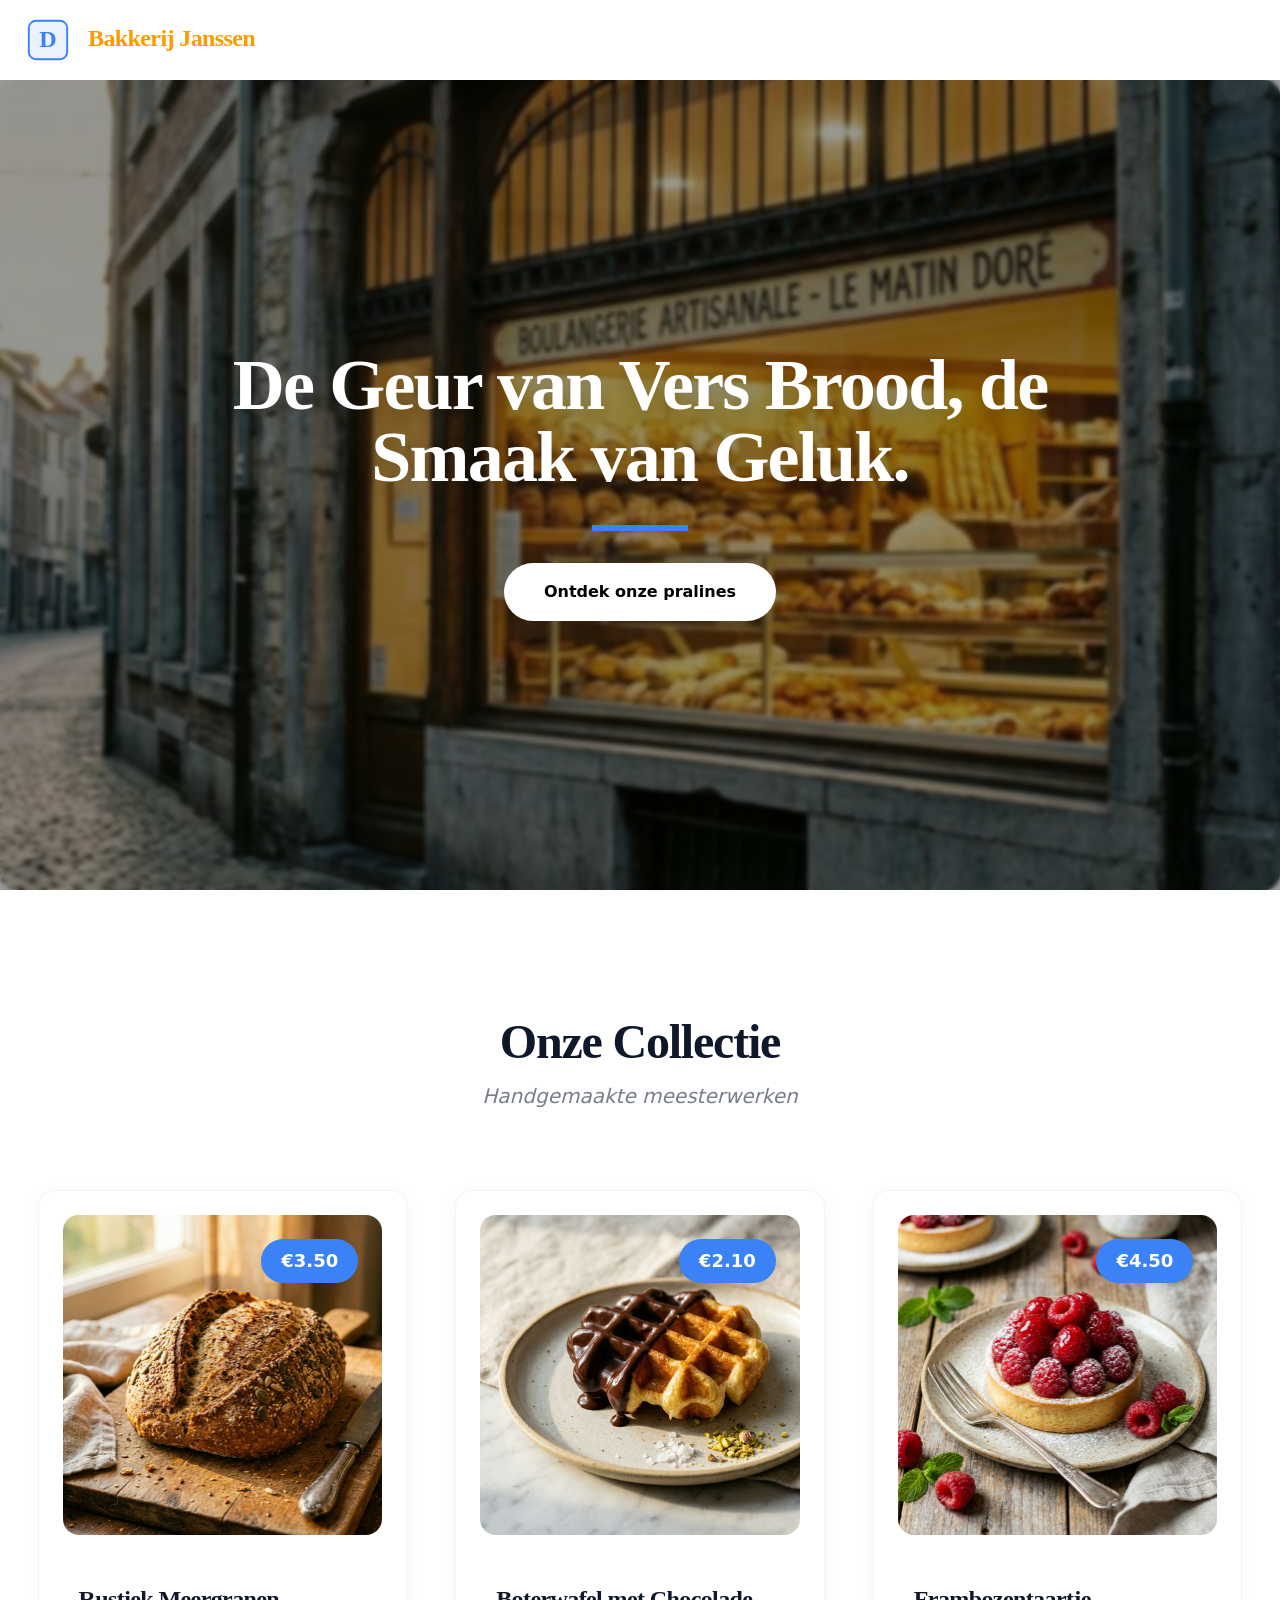
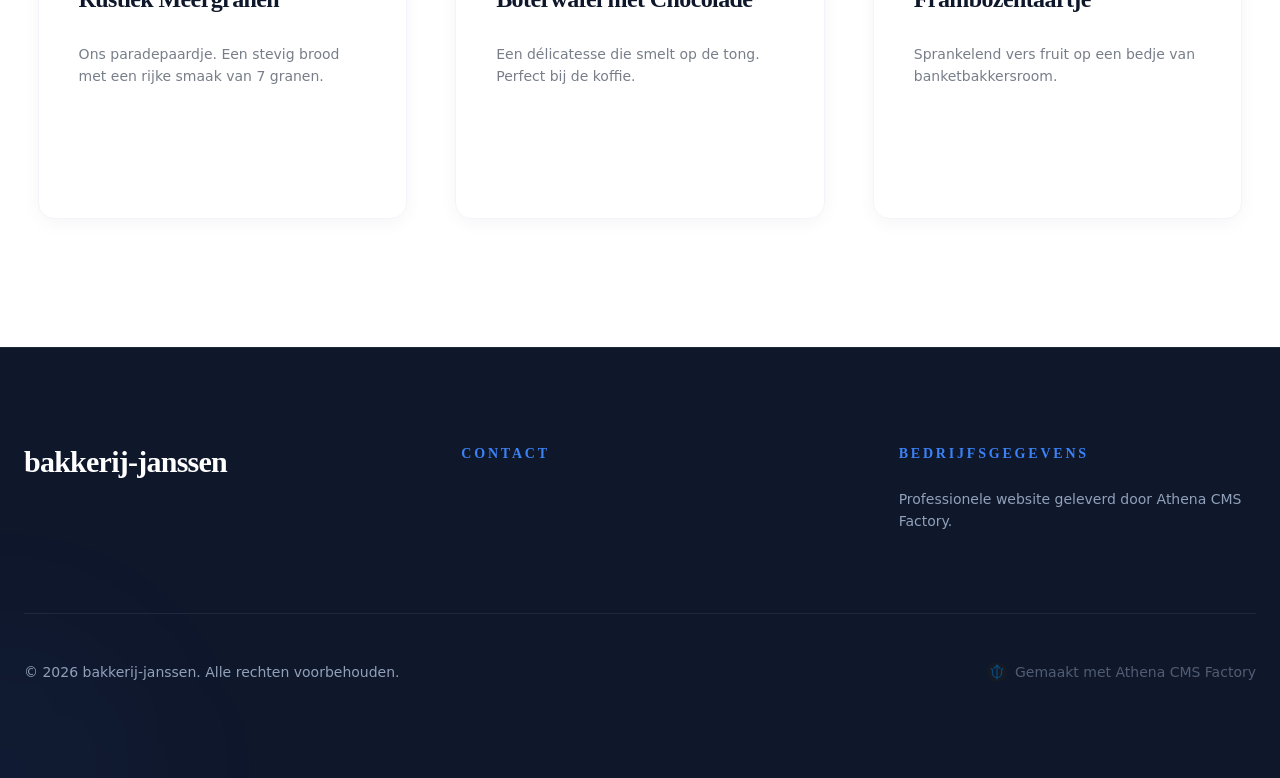
==== commit fe72dbd3: "deploy: 263482ce572675ee8474e6374d0fbf16918436eb" ====
--- a/index.html
+++ b/index.html
@@ -12,7 +12,7 @@
     <!-- Font Awesome for Icons -->
     <link rel="stylesheet" href="https://cdnjs.cloudflare.com/ajax/libs/font-awesome/6.5.1/css/all.min.css" />
     <title>demo-bakkerij</title>
-    <script type="module" crossorigin src="./assets/index-D1TynGTO.js"></script>
+    <script type="module" crossorigin src="./assets/index-D37AZCPG.js"></script>
     <link rel="stylesheet" crossorigin href="./assets/index-DP-3aDxD.css">
   </head>
   <body>
